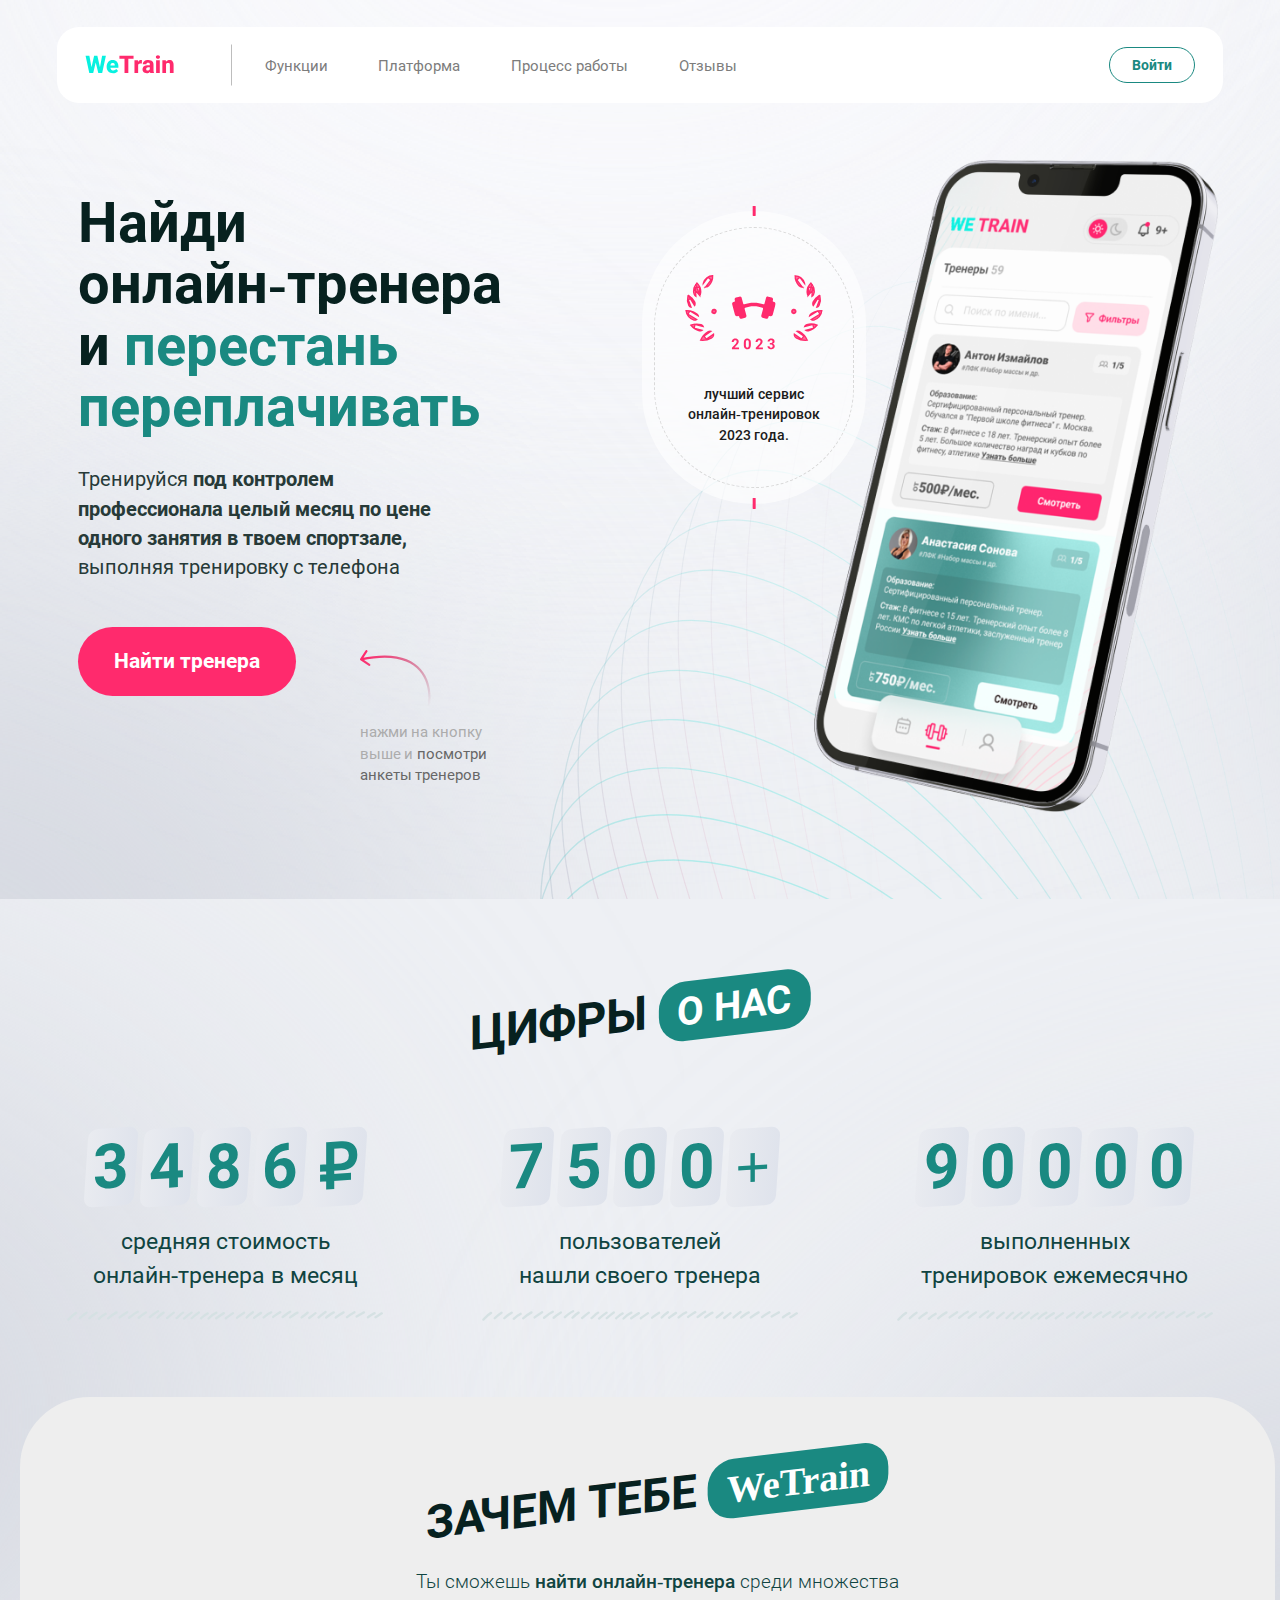
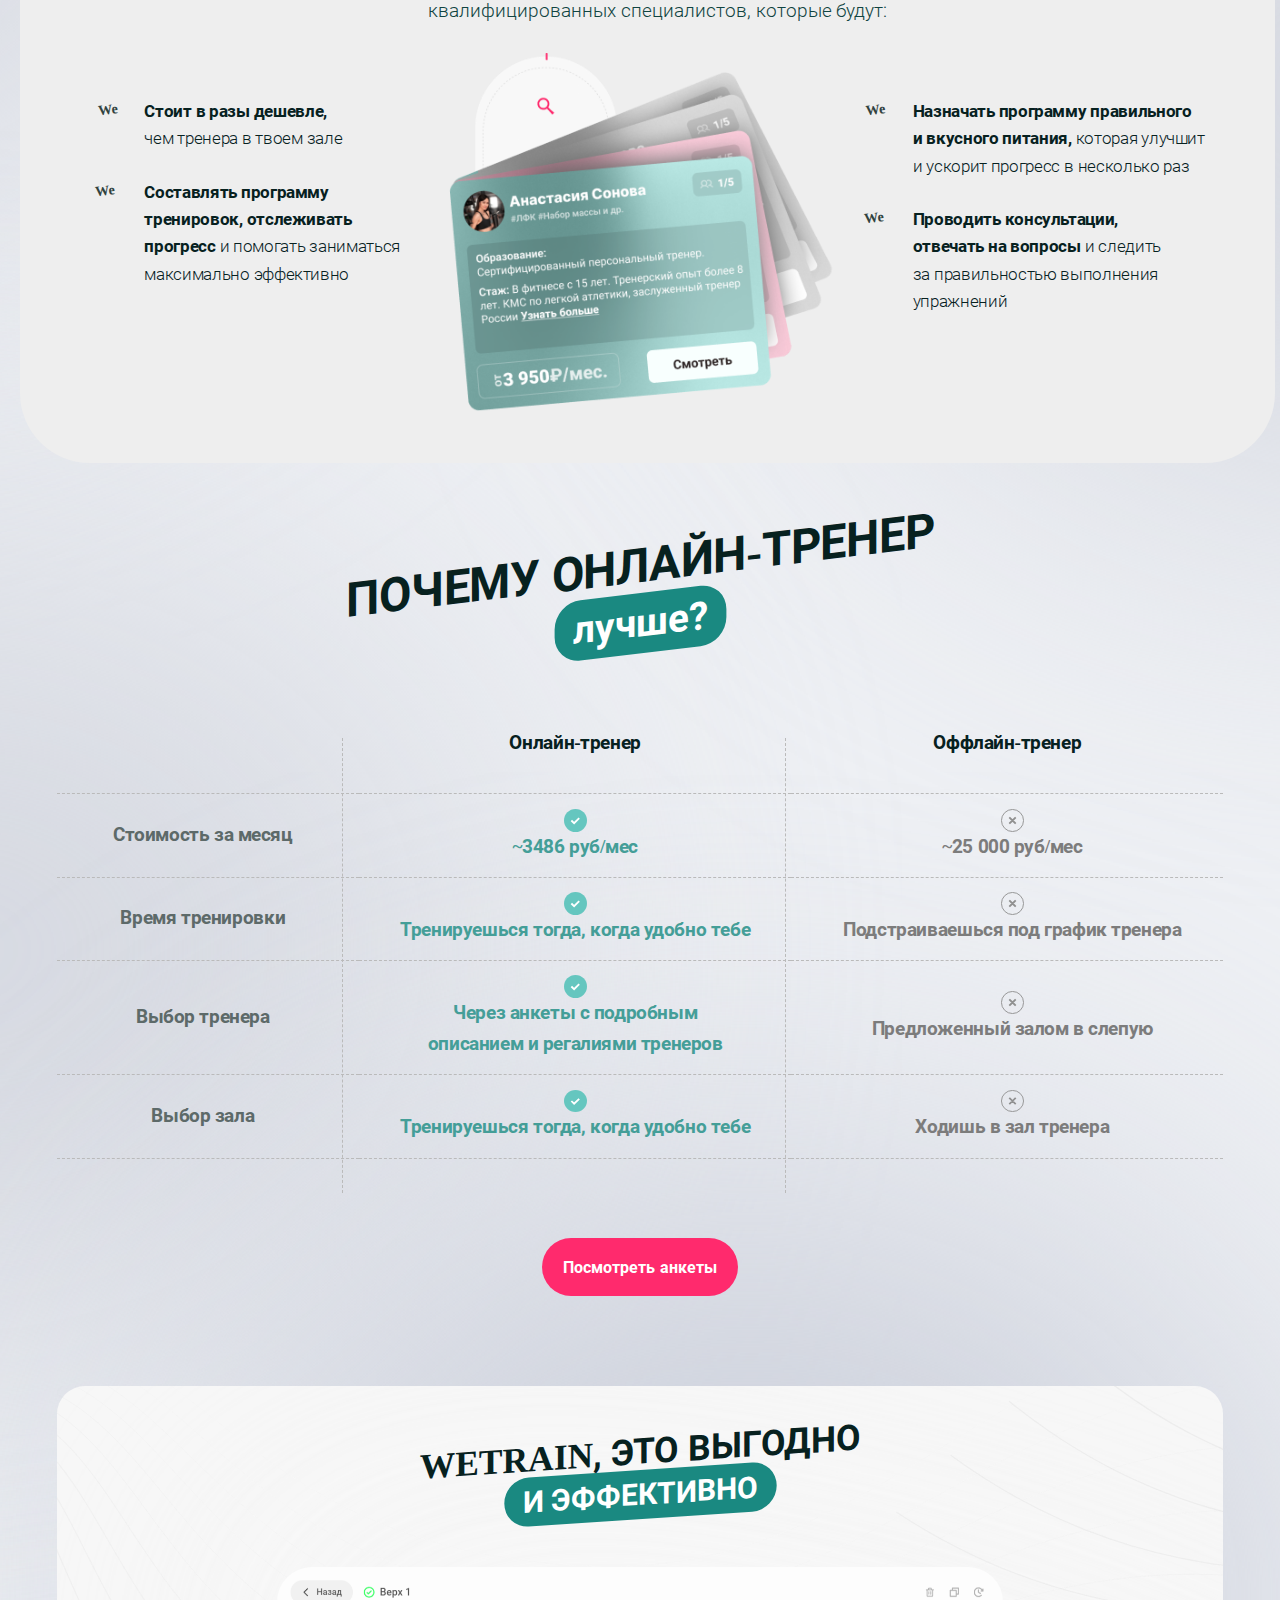
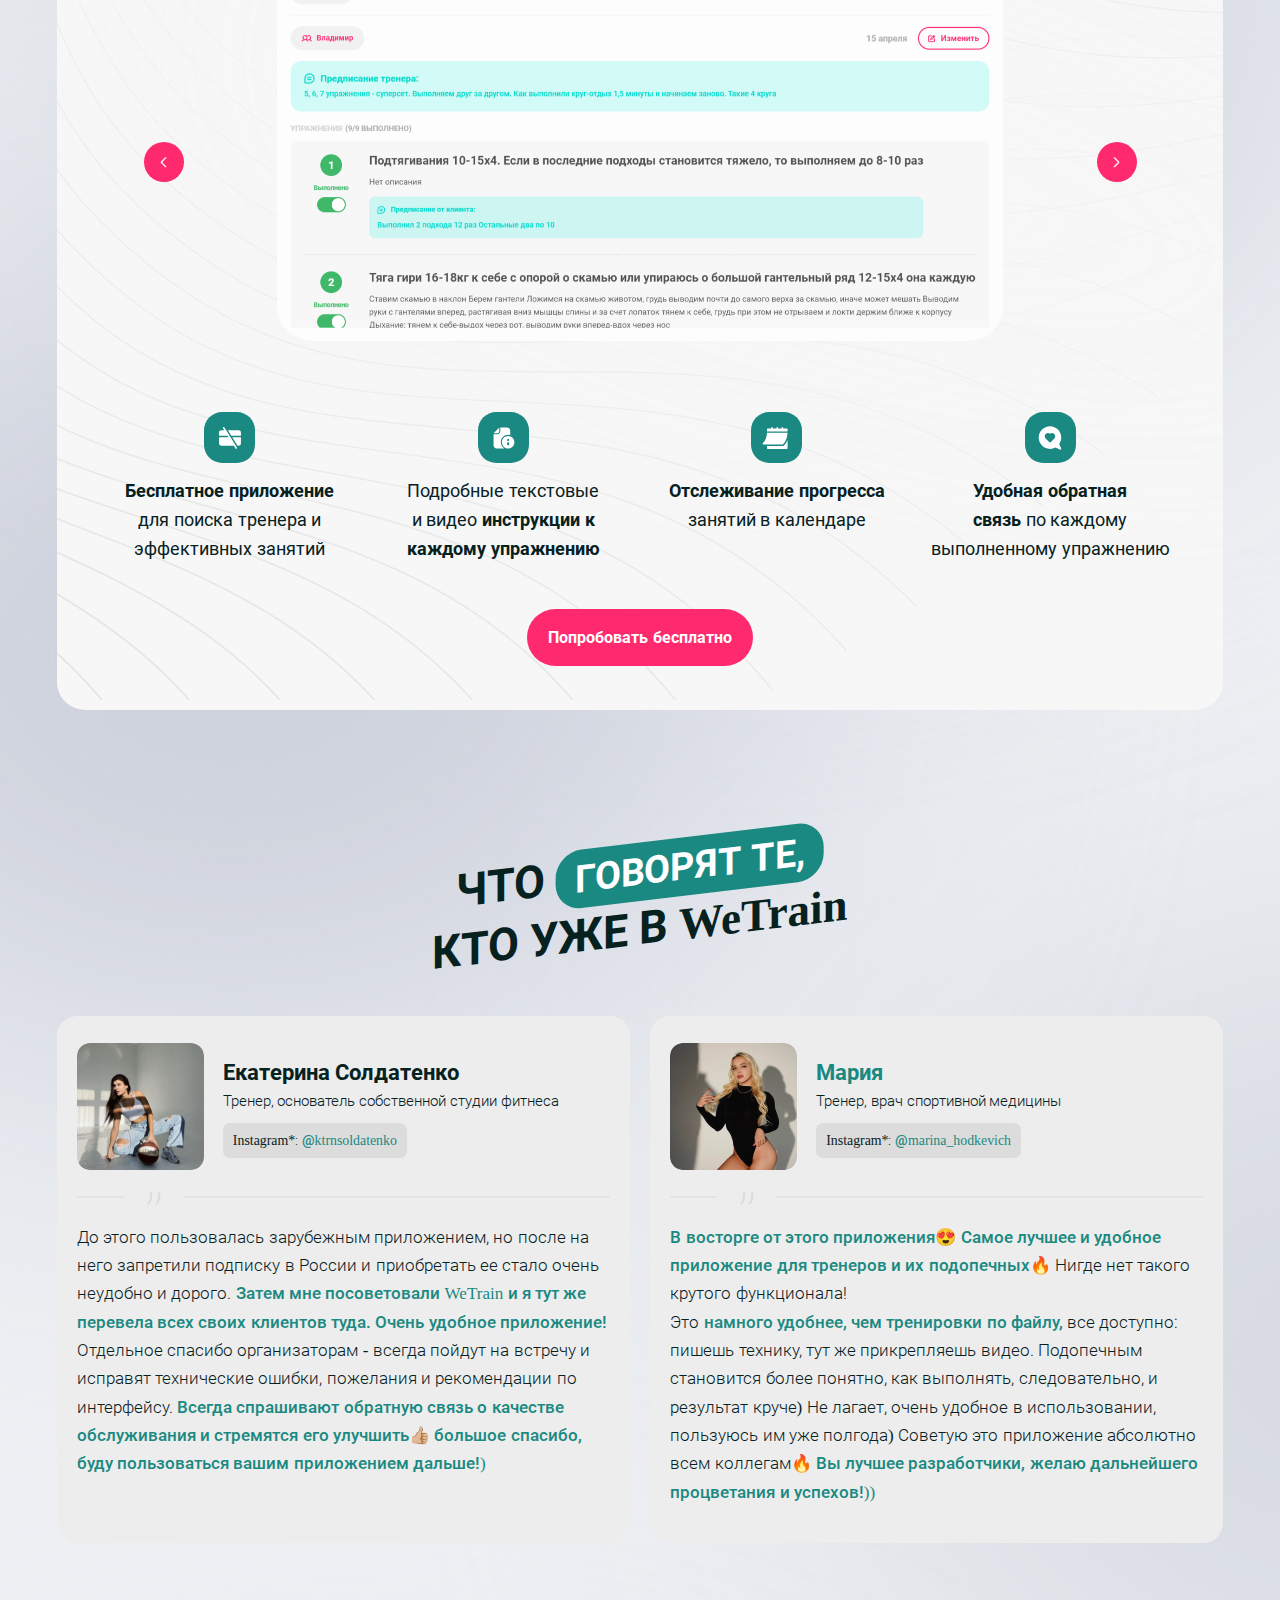
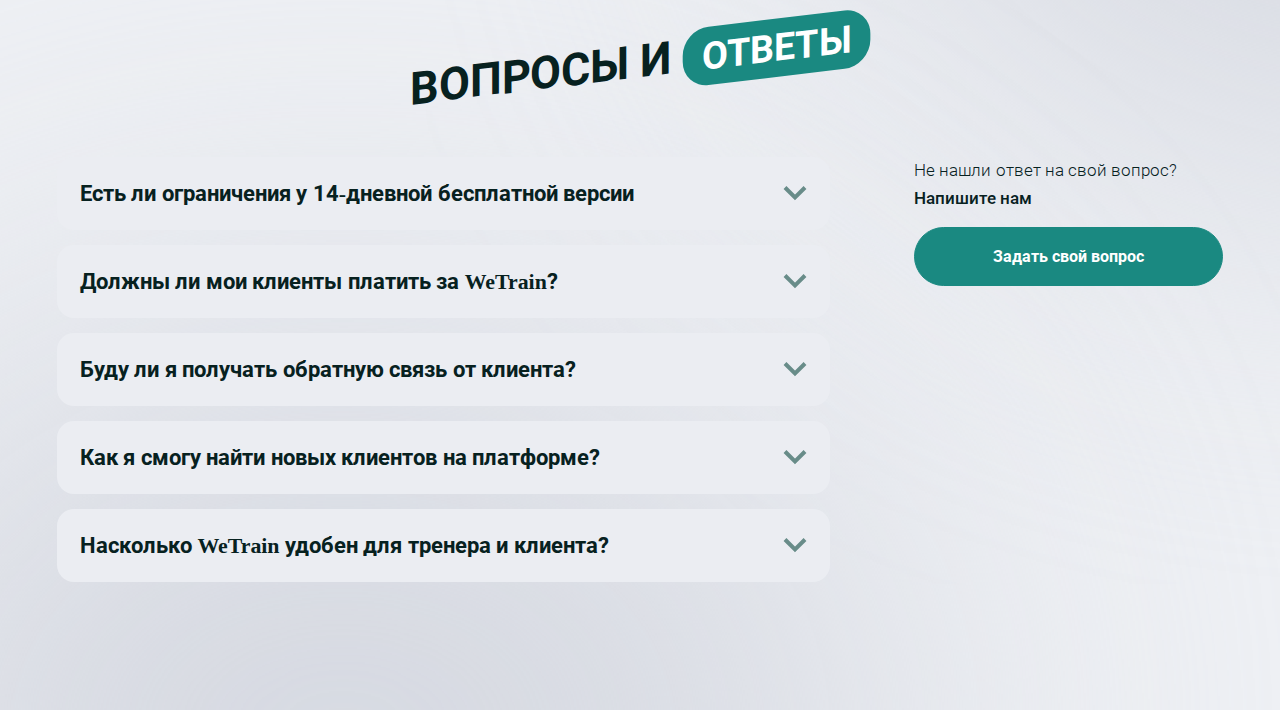
==== indexWhite.html @ 413da567 "first commit" ====
<!DOCTYPE html>
<html lang="ru">

<head>
  <meta charset="UTF-8" />
  <meta http-equiv="X-UA-Compatible" content="IE=edge" />
  <meta name="viewport" content="width=device-width, initial-scale=1.0" />
  <link rel="shortcut icon" href="./assets/images/logo.svg" type="x-icon" />
  <link rel="stylesheet" href="https://cdn.jsdelivr.net/npm/swiper@11/swiper-bundle.min.css" />
  <link rel="stylesheet" href="https://cdn.jsdelivr.net/npm/@fancyapps/ui@5.0/dist/fancybox/fancybox.css" />
  <link rel="stylesheet" href="./styles/css/normalize.css" />
  <link rel="stylesheet" href="./styles/css/style.css?v=0.0001" />
  <title>WeTrain</title>
</head>

<body>
  <div class="wrapper">
    <picture class="wrapper__bg">
      <source srcset="./assets/images/all-bg-1-m.svg" media="(max-width: 576px)">
      <img src="./assets/images/all-bg-1.svg" alt="Картинка с размерами">
    </picture>

    <header class="header header--alt">
      <div class="container">
        <div class="header__inner">
          <a class="logo" href="#">
            <img class="logo__img" src="./assets/images/logo.svg" alt="" />
          </a>
          <nav class="menu">
            <ul class="menu__list">
              <li class="menu__item">
                <a class="menu__link" href="#" data-goto=".footer">
                  Функции
                </a>
              </li>
              <li class="menu__item">
                <a class="menu__link" href="#">
                  Платформа
                </a>
              </li>
              <li class="menu__item">
                <a class="menu__link" href="#">
                  Процесс работы
                </a>
              </li>
              <li class="menu__item">
                <a class="menu__link" href="#">
                  Отзывы
                </a>
              </li>
            </ul>
          </nav>
          <a class="btn btn--headerAlt" href="https://lk.wetrain.ru/">
            Войти
          </a>
          <div class="burger">
            <div class="burger__line"></div>
          </div>
        </div>
      </div>
    </header>

    <main class="main">

      <section class="promo promo--alt">
        <div class="promo__wrapper">
          <div class="container">
            <div class="promo__inner">
              <div class="promo__item">
                <h1 class="promo__item-title title title--dark">
                  Найди
                  <br>
                  онлайн-тренера и <span class="pinkishСoral">перестань переплачивать</span>
                </h1>
                <p class="promo__item-text">
                  Тренируйся <span>под контролем профессионала целый месяц по цене одного занятия в твоем
                    спортзале,</span> выполняя тренировку с телефона <span>
                </p>
                <div class="promo__box">
                  <button class="btn">
                    Найти тренера
                  </button>
                  <img class="promo__box-icon" src="./assets/images/icons/arrow-btn.svg" alt="">
                  <p class="promo__box-text">
                    <span>нажми на кнопку выше и</span> посмотри анкеты тренеров
                  </p>
                </div>
              </div>
              <div class="promo__block">
                <div class="promo__block-inner">
                  <div class="promo__block-item">
                    <img class="promo__block-icon" src="./assets/images/promo/best.svg" alt="">
                    <p class="promo__block-text">
                      лучший сервис онлайн-тренировок 2023 года.
                    </p>
                  </div>
                </div>
                <div class="promo__elem">
                  <img class="promo__elem-img" src="./assets/images/promo/2.png" alt="">
                </div>
              </div>
            </div>
          </div>
        </div>
      </section>

      <section class="about about--alt">
        <div class="about__wrapper">
          <div class="container">
            <h2 class="about__title title title--alt">
              ЦИФРЫ <span class="title__fon">о нас</span>
            </h2>
            <div class="about__inner">
              <div class="about__item">
                <p class="about__item-num">
                  <span>3</span>
                  <span>4</span>
                  <span>8</span>
                  <span>6</span>
                  <span>₽</span>
                </p>
                <p class="about__item-text">
                  средняя стоимость <br> онлайн-тренера в месяц
                </p>
                <img class="about__item-line" src="./assets/images/about/line-alt.svg" alt="">
              </div>
              <div class="about__item">
                <p class="about__item-num">
                  <span>7</span>
                  <span>5</span>
                  <span>0</span>
                  <span>0</span>
                  <span>+</span>
                </p>
                <p class="about__item-text">
                  пользователей <br> нашли своего тренера
                </p>
                <img class="about__item-line" src="./assets/images/about/line-alt.svg" alt="">
              </div>
              <div class="about__item">
                <p class="about__item-num">
                  <span>9</span>
                  <span>0</span>
                  <span>0</span>
                  <span>0</span>
                  <span>0</span>
                </p>
                <p class="about__item-text">
                  выполненных <br> тренировок ежемесячно
                </p>
                <img class="about__item-line" src="./assets/images/about/line-alt.svg" alt="">
              </div>
            </div>
          </div>
      </section>

      <section class="forWhat">
        <div class="forWhat__wrapper">
          <div class="forWhat__container container">
            <div class="forWhat__inner">
              <h2 class="forWhat__title title title--initial title--alt">
                ЗАЧЕМ ТЕБЕ <span class="title__fon">WeTrain</span>
              </h2>
              <p class="forWhat__subtitle">
                Ты сможешь <span>найти онлайн-тренера</span> среди множества квалифицированных специалистов, которые
                будут:
              </p>
              <div class="forWhat__content">
                <div class="forWhat__content-inner">
                  <div class="forWhat__content-box">
                    <p class="forWhat__content-left">
                      We
                    </p>
                    <p class="forWhat__content-text">
                      <span>Стоит в разы дешевле,</span> <br> чем тренера в твоем зале
                    </p>
                  </div>
                  <div class="forWhat__content-box">
                    <p class="forWhat__content-left">
                      We
                    </p>
                    <p class="forWhat__content-text">
                      <span>Составлять программу <br> тренировок, отслеживать <br> прогресс</span> и помогать заниматься
                      максимально эффективно
                    </p>
                  </div>
                </div>
                <img class="forWhat__content-img" src="./assets/images/forWhat/1.png" alt="">
                <div class="forWhat__content-inner">
                  <div class="forWhat__content-box">
                    <p class="forWhat__content-left">
                      We
                    </p>
                    <p class="forWhat__content-text">
                      <span>Назначать программу правильного и вкусного питания,</span> которая улучшит и ускорит
                      прогресс в несколько раз
                    </p>
                  </div>
                  <div class="forWhat__content-box">
                    <p class="forWhat__content-left">
                      We
                    </p>
                    <p class="forWhat__content-text">
                      <span>Проводить консультации, <br> отвечать на вопросы</span> и следить за правильностью
                      выполнения
                      упражнений
                    </p>
                  </div>
                </div>
              </div>
            </div>
          </div>
        </div>
      </section>

      <section class="why">
        <div class="why__wrapper">
          <div class="container">
            <h2 class="why__title title title--initial title--alt">
              ПОЧЕМУ ОНЛАЙН-ТРЕНЕР 
              <br>
              <span class="title__fon">лучше?</span>
            </h2>
            <div class="why__table">
              <p class="why__table-text"></p>
              <p class="why__table-text">Онлайн-тренер</p>
              <p class="why__table-text">Оффлайн-тренер</p>
              <p class="why__table-text">
                Стоимость за месяц
              </p>
              <p class="why__table-text">
                <img class="why__table-icon" src="./assets/images/icons/check.svg" alt="">
                ~3486 руб/мес
              </p>
              <p class="why__table-text">
                <img class="why__table-icon" src="./assets/images/icons/close.svg" alt="">
                ~25 000 руб/мес
              </p>
              <p class="why__table-text">
                Время тренировки
              </p>
              <p class="why__table-text">
                <img class="why__table-icon" src="./assets/images/icons/check.svg" alt="">
                Тренируешься тогда, когда удобно тебе
              </p>
              <p class="why__table-text">
                <img class="why__table-icon" src="./assets/images/icons/close.svg" alt="">
                Подстраиваешься под график тренера
              </p>
              <p class="why__table-text">
                Выбор тренера
              </p>
              <p class="why__table-text">
                <img class="why__table-icon" src="./assets/images/icons/check.svg" alt="">
                Через анкеты с подробным описанием и регалиями тренеров
              </p>
              <p class="why__table-text">
                <img class="why__table-icon" src="./assets/images/icons/close.svg" alt="">
                Предложенный залом в слепую
              </p>
              <p class="why__table-text">
                Выбор зала
              </p>
              <p class="why__table-text">
                <img class="why__table-icon" src="./assets/images/icons/check.svg" alt="">
                Тренируешься тогда, когда удобно тебе
              </p>
              <p class="why__table-text">
                <img class="why__table-icon" src="./assets/images/icons/close.svg" alt="">
                Ходишь в зал тренера
              </p>
            </div>
            <a class="btn btn--small btn--center" href="#">
              Посмотреть анкеты
            </a>
          </div>
        </div>
      </section>

      <section class="platform platform--alt">
        <div class="platform__wrapper">
          <div class="container">
            <div class="platform__inner">
              <img class="platform__inner-bg" src="./assets/images/platform/bg.svg" alt="">
              <h2 class="platform__title title title--alt">
                WeTrain, это выгодно
                <br>
                <span class="title__fon">и эффективно</span>
              </h2>
              <div class="platform__swiper swiper">
                <div class="swiper-wrapper">
                  <div class="swiper-slide">
                    <img class="platform__img" src="./assets/images/platform/1.png" data-fancybox="gallery" alt="">
                  </div>
                  <div class="swiper-slide">
                    <img class="platform__img" src="./assets/images/platform/2.png" data-fancybox="gallery" alt="">
                  </div>
                  <div class="swiper-slide">
                    <img class="platform__img" src="./assets/images/platform/3.png" data-fancybox="gallery" alt="">
                  </div>
                </div>
                <div class="platform__arrow">
                  <div class="platform__arrow-prev swiper-button-prev"></div>
                  <div class="platform__arrow-next swiper-button-next"></div>
                </div>
              </div>
              <div class="platform__box">
                <div class="platform__box-item">
                  <img class="platform__box-img" src="./assets/images/platform/1.svg" alt="">
                  <p class="platform__box-text">
                    <span>Бесплатное приложение</span> для поиска тренера и эффективных занятий
                  </p>
                </div>
                <div class="platform__box-item">
                  <img class="platform__box-img" src="./assets/images/platform/2.svg" alt="">
                  <p class="platform__box-text">
                    Подробные текстовые и видео <span>инструкции к каждому упражнению</span>
                  </p>
                </div>
                <div class="platform__box-item">
                  <img class="platform__box-img" src="./assets/images/platform/3.svg" alt="">
                  <p class="platform__box-text">
                    <span>Отслеживание прогресса</span> занятий в календаре
                  </p>
                </div>
                <div class="platform__box-item">
                  <img class="platform__box-img" src="./assets/images/platform/4.svg" alt="">
                  <p class="platform__box-text">
                    <span>Удобная обратная связь</span> по каждому выполненному упражнению
                  </p>
                </div>
              </div>
              <a class="btn btn--small btn--center" href="https://lk.wetrain.ru/">
                Попробовать бесплатно
              </a>
            </div>
          </div>
        </div>
      </section>

      <section class="reviews reviews--alt">
        <div class="reviews__wrapper">
          <div class="container">
            <h2 class="reviews__title title title--initial title--alt">
              ЧТО <span class="title__fon">ГОВОРЯТ ТЕ,</span>
              <br>
              КТО УЖЕ В WeTrain
            </h2>
            <div class="reviews__inner">
              <div class="reviews__item">
                <div class="reviews__user">
                  <img class="reviews__user-img" src="./assets/images/reviews/1.png" alt="">
                  <div class="reviews__user-box">
                    <p class="reviews__user-name">
                      Екатерина Солдатенко
                    </p>
                    <p class="reviews__user-who">
                      Тренер, основатель собственной студии фитнеса
                    </p>
                    <p class="reviews__user-social">
                      Instagram*: <span>@ktrnsoldatenko</span>
                    </p>
                  </div>
                </div>
                <img class="reviews__item-line" src="./assets/images/reviews/1-alt.svg" alt="">
                <p class="reviews__item-text">
                  До этого пользовалась зарубежным приложением, но после на него запретили подписку в России и
                  приобретать ее стало очень неудобно и дорого. <span>Затем мне посоветовали WeTrain и я тут же перевела
                    всех
                    своих клиентов туда. Очень удобное приложение!</span>
                </p>
                <p class="reviews__item-text">
                  Отдельное спасибо организаторам - всегда пойдут на встречу и исправят технические ошибки, пожелания и
                  рекомендации по интерфейсу. <span>Всегда спрашивают обратную связь о качестве обслуживания и стремятся
                    его
                    улучшить👍🏼 большое спасибо, буду пользоваться вашим приложением дальше!)</span>
                </p>
              </div>
              <div class="reviews__item">
                <div class="reviews__user">
                  <img class="reviews__user-img" src="./assets/images/reviews/2.png" alt="">
                  <div class="reviews__user-box">
                    <p class="reviews__user-name reviews__user-name--alt">
                      Мария
                    </p>
                    <p class="reviews__user-who">
                      Тренер, врач спортивной медицины
                    </p>
                    <p class="reviews__user-social">
                      Instagram*: <span>@marina_hodkevich</span>
                    </p>
                  </div>
                </div>
                <img class="reviews__item-line" src="./assets/images/reviews/1-alt.svg" alt="">
                <p class="reviews__item-text">
                  <span>В восторге от этого приложения😍 Самое лучшее и удобное приложение для тренеров и их
                    подопечных🔥</span>
                  Нигде нет такого крутого функционала!
                </p>
                <p class="reviews__item-text">
                  Это <span>намного удобнее, чем тренировки по файлу,</span> все доступно: пишешь технику, тут же
                  прикрепляешь видео.
                  Подопечным становится более понятно, как выполнять, следовательно, и результат круче) Не лагает, очень
                  удобное в использовании, пользуюсь им уже полгода) Советую это приложение абсолютно всем коллегам🔥
                  <span>Вы
                    лучшее разработчики, желаю дальнейшего процветания и успехов!))</span>
                </p>
              </div>
            </div>
          </div>
      </section>

      <section class="faq faq--alt">
        <div class="faq__wrapper">
          <div class="container">
            <h2 class="faq__title title title--alt">
              Вопросы и <span class="title__fon">ответы</span>
            </h2>
            <div class="faq__inner">
              <div class="faq__accordion">
                <div class="faq__accordion-item accordion">
                  <p class="faq__accordion-title">
                    Есть ли ограничения у 14-дневной бесплатной версии
                    <img class="faq__accordion-icon" src="./assets/images/icons/arrow-bot.svg" alt="">
                  </p>
                  <div class="accordion__content">
                    <p class="faq__accordion-text">
                      Вам будет доступен полный функционал сервиса, чтобы изучить все его возможности, без ограничений
                      по
                      количеству клиентов. Вы можете перейти на платную версию в любой момент. Выбрав тариф в нужным
                      количеством клиентов.
                    </p>
                  </div>
                </div>
                <div class="faq__accordion-item accordion">
                  <p class="faq__accordion-title">
                    Должны ли мои клиенты платить за WeTrain?
                    <img class="faq__accordion-icon" src="./assets/images/icons/arrow-bot.svg" alt="">
                  </p>
                  <div class="accordion__content">
                    <p class="faq__accordion-text">
                      Вам будет доступен полный функционал сервиса, чтобы изучить все его возможности, без ограничений
                      по
                      количеству клиентов. Вы можете перейти на платную версию в любой момент. Выбрав тариф в нужным
                      количеством клиентов.
                    </p>
                  </div>
                </div>
                <div class="faq__accordion-item accordion">
                  <p class="faq__accordion-title">
                    Буду ли я получать обратную связь от клиента?
                    <img class="faq__accordion-icon" src="./assets/images/icons/arrow-bot.svg" alt="">
                  </p>
                  <div class="accordion__content">
                    <p class="faq__accordion-text">
                      Вам будет доступен полный функционал сервиса, чтобы изучить все его возможности, без ограничений
                      по
                      количеству клиентов. Вы можете перейти на платную версию в любой момент. Выбрав тариф в нужным
                      количеством клиентов.
                    </p>
                  </div>
                </div>
                <div class="faq__accordion-item accordion">
                  <p class="faq__accordion-title">
                    Как я смогу найти новых клиентов на платформе?
                    <img class="faq__accordion-icon" src="./assets/images/icons/arrow-bot.svg" alt="">
                  </p>
                  <div class="accordion__content">
                    <p class="faq__accordion-text">
                      Вам будет доступен полный функционал сервиса, чтобы изучить все его возможности, без ограничений
                      по
                      количеству клиентов. Вы можете перейти на платную версию в любой момент. Выбрав тариф в нужным
                      количеством клиентов.
                    </p>
                  </div>
                </div>
                <div class="faq__accordion-item accordion">
                  <p class="faq__accordion-title">
                    Насколько WeTrain удобен для тренера и клиента?
                    <img class="faq__accordion-icon" src="./assets/images/icons/arrow-bot.svg" alt="">
                  </p>
                  <div class="accordion__content">
                    <p class="faq__accordion-text">
                      Вам будет доступен полный функционал сервиса, чтобы изучить все его возможности, без ограничений
                      по
                      количеству клиентов. Вы можете перейти на платную версию в любой момент. Выбрав тариф в нужным
                      количеством клиентов.
                    </p>
                  </div>
                </div>
              </div>
              <div class="faq__box">
                <p class="faq__box-text">
                  Не нашли ответ на свой вопрос?
                  <span>Напишите нам</span>
                </p>
                <a class="btn btn--faqAlt btn--small btn--width" href="https://t.me/WeTrain_help" target="_blank">
                  Задать свой вопрос
                </a>
              </div>
            </div>
          </div>
      </section>

    </main>

    <footer class="footer"></footer>
  </div>

  <script src="https://cdn.jsdelivr.net/npm/swiper@11/swiper-bundle.min.js"></script>
  <script src="https://cdn.jsdelivr.net/npm/@fancyapps/ui@5.0/dist/fancybox/fancybox.umd.js"></script>
	<script src="./scripts/scripts.js"></script>

</body>

</html>
---- styles/css/style.css ----
@charset "UTF-8";
@font-face {
  font-family: "Roboto";
  font-weight: 300;
  font-style: normal;
  src: url("../../assets/fonts/Roboto-Light.woff2") format("woff2"), url("../../assets/fonts/Roboto-Light.woff") format("woff");
  font-display: swap;
}
@font-face {
  font-family: "Roboto";
  font-weight: 400;
  font-style: normal;
  src: url("../../assets/fonts/Roboto-Regular.woff2") format("woff2"), url("../../assets/fonts/Roboto-Regular.woff") format("woff");
  font-display: swap;
}
@font-face {
  font-family: "Roboto";
  font-weight: 500;
  font-style: normal;
  src: url("../../assets/fonts/Roboto-Medium.woff2") format("woff2"), url("../../assets/fonts/Roboto-Medium.woff") format("woff");
  font-display: swap;
}
@font-face {
  font-family: "Roboto";
  font-weight: 700;
  font-style: normal;
  src: url("../../assets/fonts/Roboto-Bold.woff2") format("woff2"), url("../../assets/fonts/Roboto-Bold.woff") format("woff");
  font-display: swap;
}
@font-face {
  font-family: "Lato";
  font-weight: 900;
  font-style: normal;
  src: url("../../assets/fonts/Roboto-Black.woff2") format("woff2"), url("../../assets/fonts/Roboto-Black.woff2") format("woff");
  font-display: swap;
}
*,
*::after,
*::before {
  box-sizing: border-box;
  margin: 0;
  padding: 0;
  border: 0;
  -webkit-tap-highlight-color: rgba(0, 0, 0, 0);
}

ul {
  list-style: none;
}

img {
  max-width: 100%;
  display: block;
}

input,
button {
  font: inherit;
  outline: none;
  background-color: transparent;
}

fieldset {
  padding: 0;
}

a {
  text-decoration: none;
}

html {
  scroll-behavior: smooth;
}

html,
body {
  position: relative;
  height: 100%;
}

body {
  background-color: #0a0a0a;
  font-family: "Roboto";
  font-weight: 400;
  font-size: 14px;
  line-height: 1.6;
  color: #fff;
}
@media (min-width: 992px) {
  body {
    font-size: calc(0.0106951872 * 100vw + 3.3903743316px);
  }
}
@media (min-width: 1366px) {
  body {
    font-size: 18px;
  }
}
body.no-scroll {
  overflow-y: hidden;
}

.wrapper {
  position: relative;
  max-width: 1920px;
  min-height: 100%;
  min-width: 320px;
  display: flex;
  flex-direction: column;
  margin-left: auto;
  margin-right: auto;
}
.wrapper__bg {
  position: absolute;
  top: 0;
  left: 0;
  width: 100%;
  height: 100%;
  z-index: -2;
}
.wrapper__bg img {
  width: 100%;
  height: 100%;
  -o-object-fit: cover;
  object-fit: cover;
}

.main {
  flex-grow: 1;
}

.container {
  width: 962px;
  width: 100%;
  max-width: 1320px;
  margin: 0 auto;
  padding-left: 20px;
  padding-right: 20px;
}
@media (min-width: 992px) {
  .container {
    width: calc(0.8502673797 * 100vw + 118.5347593583px);
  }
}
@media (min-width: 1366px) {
  .container {
    width: 1280px;
  }
}
@media screen and (max-width: 992px) {
  .container {
    max-width: 720px;
  }
}
@media screen and (max-width: 768px) {
  .container {
    max-width: 540px;
  }
}
@media screen and (max-width: 576px) {
  .container {
    max-width: none;
  }
}

[class$=__icon],
[class$=-icon] {
  display: flex;
  align-items: center;
}
[class$=__icon] svg path,
[class$=-icon] svg path {
  transition: fill 0.23s ease-in-out, stroke 0.23s ease-in-out;
}

@media (max-width: 992px) {
  .container {
    width: 100%;
  }
}
.header {
  margin-top: 20px;
  margin-bottom: 20px;
}
@media (min-width: 992px) {
  .header {
    margin-top: calc(0.0882352941 * 100vw + -67.5294117647px);
  }
}
@media (min-width: 1366px) {
  .header {
    margin-top: 53px;
  }
}
@media (min-width: 992px) {
  .header {
    margin-bottom: calc(0.0802139037 * 100vw + -59.5721925134px);
  }
}
@media (min-width: 1366px) {
  .header {
    margin-bottom: 50px;
  }
}
.header--alt {
  margin-top: 24px;
  margin-bottom: 30px;
}
@media (min-width: 992px) {
  .header--alt {
    margin-top: calc(0.0106951872 * 100vw + 13.3903743316px);
  }
}
@media (min-width: 1366px) {
  .header--alt {
    margin-top: 28px;
  }
}
@media (min-width: 992px) {
  .header--alt {
    margin-bottom: calc(-0.0053475936 * 100vw + 35.3048128342px);
  }
}
@media (min-width: 1366px) {
  .header--alt {
    margin-bottom: 28px;
  }
}
.header--alt .header__inner {
  padding: 20px 28px;
  background-color: #fff;
  border-radius: 22px;
}
.header--alt .menu {
  position: relative;
}
.header--alt .menu::after {
  content: "";
  position: absolute;
  left: 0;
  left: -20px;
  top: 50%;
  transform: translateY(-50%);
  width: 1px;
  height: 150%;
  background-color: rgba(124, 124, 124, 0.5);
}
@media (min-width: 992px) {
  .header--alt .menu::after {
    left: calc(-0.0481283422 * 100vw + 27.743315508px);
  }
}
@media (min-width: 1366px) {
  .header--alt .menu::after {
    left: -38px;
  }
}
.header--alt .burger {
  background-color: #F4F4F4;
}
.header .btn {
  margin-left: auto;
}
.header__inner {
  max-width: 1180px;
  margin-left: auto;
  margin-right: auto;
  display: flex;
  align-items: center;
  gap: 50px;
}
@media (min-width: 992px) {
  .header__inner {
    gap: calc(0.1390374332 * 100vw + -87.9251336898px);
  }
}
@media (min-width: 1366px) {
  .header__inner {
    gap: 102px;
  }
}

@media (max-width: 992px) {
  .header--alt .header__inner {
    padding: 0;
    background-color: unset;
  }
  .header--alt .menu {
    position: absolute;
  }
  .header--alt .menu::after {
    content: none;
  }
  .header__inner {
    gap: 8px;
  }
}
.menu__list {
  display: flex;
  align-items: center;
  justify-content: space-between;
  gap: 20px;
}
@media (min-width: 992px) {
  .menu__list {
    gap: calc(0.1069518717 * 100vw + -86.0962566845px);
  }
}
@media (min-width: 1366px) {
  .menu__list {
    gap: 60px;
  }
}
.menu__item--hidden {
  display: none;
}
.menu__item:nth-child(odd):hover .menu__link {
  color: #07F1E0;
}
.menu__item:nth-child(even):hover .menu__link {
  color: #FF2A6D;
}
.menu__link {
  font-size: 14px;
  color: #7C7C7C;
  transition: color 0.23s ease-in-out;
}
@media (min-width: 992px) {
  .menu__link {
    font-size: calc(0.0026737968 * 100vw + 11.3475935829px);
  }
}
@media (min-width: 1366px) {
  .menu__link {
    font-size: 15px;
  }
}
.menu__close {
  position: relative;
  width: 16px;
  height: 16px;
  z-index: 5;
  cursor: pointer;
  margin-left: auto;
}
.menu__close::before, .menu__close::after {
  content: "";
  width: 16px;
  height: 2px;
  position: absolute;
  top: 50%;
  right: 0;
  background: #2B2B28;
  border-radius: 3px;
  transition: all 0.23s ease-in-out;
}
.menu__close::before {
  transform: translateY(-50%) rotate(45deg);
}
.menu__close::after {
  transform: translateY(-50%) rotate(-45deg);
}

@media (max-width: 992px) {
  .menu {
    position: absolute;
    top: 0;
    left: 0;
    width: 50%;
    height: 100%;
    transform: translateX(-200%);
    flex-direction: column;
    padding: 20px 20px 20px 20px;
    background-color: #0A0A0A;
    opacity: 0;
    visibility: hidden;
    z-index: -1;
    flex-shrink: unset;
    transition: transform 0.23s ease-in-out, opacity 0.23s ease-in-out, visibility 0.23s ease-in-out, z-index 0.23s ease-in-out;
    overflow-y: auto;
  }
  .menu__list {
    flex-direction: column;
  }
  .menu--active {
    opacity: 1;
    visibility: visible;
    z-index: 3;
    transform: translateX(0%);
    transition: transform 0.23s ease-in-out, opacity 0.23s ease-in-out, visibility 0.23s ease-in-out, z-index 0.23s ease-in-out;
    justify-content: unset;
  }
  .menu__item {
    padding: 10px 0px;
  }
}
@media (max-width: 576px) {
  .menu {
    width: 100%;
  }
  .menu__item--hidden {
    display: block;
  }
  .menu__link {
    text-align: center;
  }
}
.burger {
  display: none;
}

@media (max-width: 992px) {
  .burger {
    width: 36px;
    height: 36px;
    display: flex;
    align-items: center;
    justify-content: center;
    position: relative;
    background-color: #202323;
    padding: 12px 8px;
    z-index: 5;
    border-radius: 7px;
    cursor: pointer;
  }
  .burger__line {
    position: relative;
    display: block;
    width: 12px;
    height: 1px;
    border-radius: 3px;
    background: #454A4A;
    transition: all 0.23s ease-in-out;
  }
  .burger__line::before, .burger__line::after {
    content: "";
    position: absolute;
    left: 50%;
    width: 18px;
    height: 1px;
    background: #454A4A;
    border-radius: 3px;
    transition: all 0.23s ease-in-out;
  }
  .burger__line::before {
    transform: translateX(-50%) translateY(-5px);
  }
  .burger__line::after {
    transform: translateX(-50%) translateY(5px);
  }
  .burger--active .burger__line {
    width: 0;
    background: transparent;
  }
  .burger--active .burger__line::before {
    transform: translateX(-50%) rotate(45deg);
  }
  .burger--active .burger__line::after {
    transform: translateX(-50%) rotate(-45deg);
  }
}
.logo__img {
  height: 28px;
  -o-object-fit: contain;
  object-fit: contain;
}

.btn {
  height: -moz-fit-content;
  height: fit-content;
  width: -moz-fit-content;
  width: fit-content;
  display: flex;
  align-items: center;
  justify-content: center;
  gap: 5px;
  padding-top: 15px;
  padding-bottom: 15px;
  padding-left: 19px;
  padding-right: 19px;
  font-size: 15px;
  line-height: 1.17;
  font-weight: 700;
  color: #fff;
  background-color: #FF2A6D;
  border-radius: 50px;
  transition: background-color 0.23s ease-in-out, color 0.23s ease-in-out, border-color 0.23s ease-in-out;
  cursor: pointer;
}
@media (min-width: 992px) {
  .btn {
    gap: calc(0.0053475936 * 100vw + -0.3048128342px);
  }
}
@media (min-width: 1366px) {
  .btn {
    gap: 7px;
  }
}
@media (min-width: 992px) {
  .btn {
    padding-top: calc(0.0240641711 * 100vw + -8.871657754px);
  }
}
@media (min-width: 1366px) {
  .btn {
    padding-top: 24px;
  }
}
@media (min-width: 992px) {
  .btn {
    padding-bottom: calc(0.0240641711 * 100vw + -8.871657754px);
  }
}
@media (min-width: 1366px) {
  .btn {
    padding-bottom: 24px;
  }
}
@media (min-width: 992px) {
  .btn {
    padding-left: calc(0.0267379679 * 100vw + -7.5240641711px);
  }
}
@media (min-width: 1366px) {
  .btn {
    padding-left: 29px;
  }
}
@media (min-width: 992px) {
  .btn {
    padding-right: calc(0.0267379679 * 100vw + -7.5240641711px);
  }
}
@media (min-width: 1366px) {
  .btn {
    padding-right: 29px;
  }
}
@media (min-width: 992px) {
  .btn {
    font-size: calc(0.0213903743 * 100vw + -6.2192513369px);
  }
}
@media (min-width: 1366px) {
  .btn {
    font-size: 23px;
  }
}
.btn:hover {
  color: #FF2A6D;
  background-color: #fff;
}
.btn--center {
  margin-left: auto;
  margin-right: auto;
}
.btn--faq {
  border: 1px solid #07F1E0;
  color: #062321;
  background-color: #07F1E0;
}
.btn--faq:hover {
  color: #07F1E0;
  background-color: #062321;
}
.btn--faqAlt {
  border: 1px solid #1A8981;
  color: #fff;
  background-color: #1A8981;
}
.btn--faqAlt:hover {
  color: #1A8981;
  background-color: #fff;
}
.btn--headerAlt {
  padding: 9px 22px;
  font-size: 14px;
  border: 1px solid #1A8981;
  color: #1A8981;
  background-color: #fff;
}
.btn--headerAlt:hover {
  color: #fff;
  background-color: #1A8981;
}
.btn--header {
  font-size: 14px;
  background-color: #0E2826;
  border: 1px solid #07F1E0;
  color: #07F1E0;
  padding: 9px 22px;
}
.btn--header:hover {
  color: #0E2826;
  background-color: #07F1E0;
}
.btn--width {
  width: 100%;
}
.btn--small {
  font-size: 14px;
  padding-top: 17px;
  padding-bottom: 17px;
  padding-left: 10px;
  padding-right: 10px;
}
@media (min-width: 992px) {
  .btn--small {
    font-size: calc(0.0080213904 * 100vw + 6.0427807487px);
  }
}
@media (min-width: 1366px) {
  .btn--small {
    font-size: 17px;
  }
}
@media (min-width: 992px) {
  .btn--small {
    padding-top: calc(0.0080213904 * 100vw + 9.0427807487px);
  }
}
@media (min-width: 1366px) {
  .btn--small {
    padding-top: 20px;
  }
}
@media (min-width: 992px) {
  .btn--small {
    padding-bottom: calc(0.0080213904 * 100vw + 9.0427807487px);
  }
}
@media (min-width: 1366px) {
  .btn--small {
    padding-bottom: 20px;
  }
}
@media (min-width: 992px) {
  .btn--small {
    padding-left: calc(0.0401069519 * 100vw + -29.7860962567px);
  }
}
@media (min-width: 1366px) {
  .btn--small {
    padding-left: 25px;
  }
}
@media (min-width: 992px) {
  .btn--small {
    padding-right: calc(0.0401069519 * 100vw + -29.7860962567px);
  }
}
@media (min-width: 1366px) {
  .btn--small {
    padding-right: 25px;
  }
}
.btn--photo {
  width: 100%;
  padding-top: 17px;
  padding-bottom: 17px;
  padding-left: 10px;
  padding-right: 10px;
  border: 1px solid #484848;
  color: #484848;
  font-size: 13px;
  background-color: transparent;
}
@media (min-width: 992px) {
  .btn--photo {
    padding-top: calc(0.0080213904 * 100vw + 9.0427807487px);
  }
}
@media (min-width: 1366px) {
  .btn--photo {
    padding-top: 20px;
  }
}
@media (min-width: 992px) {
  .btn--photo {
    padding-bottom: calc(0.0080213904 * 100vw + 9.0427807487px);
  }
}
@media (min-width: 1366px) {
  .btn--photo {
    padding-bottom: 20px;
  }
}
@media (min-width: 992px) {
  .btn--photo {
    font-size: calc(0.0080213904 * 100vw + 5.0427807487px);
  }
}
@media (min-width: 1366px) {
  .btn--photo {
    font-size: 16px;
  }
}
.btn--photo:hover {
  color: #fff;
  border-color: #fff;
  background-color: transparent;
}
.btn--photo:hover .btn__icon svg path {
  fill: #fff;
}
.btn__icon svg path {
  transition: fill 0.23s ease-in-out;
}

.title {
  font-size: 32px;
  line-height: 1.15;
  font-weight: 900;
  text-transform: uppercase;
  transform: rotate(-6.81deg) skew(-6.81deg);
  text-align: center;
}
@media (min-width: 992px) {
  .title {
    font-size: calc(0.0534759358 * 100vw + -21.0481283422px);
  }
}
@media (min-width: 1366px) {
  .title {
    font-size: 52px;
  }
}
.title--initial {
  text-transform: initial;
}
.title--dark {
  color: #07211F;
}
.title--alt {
  color: #07211F;
}
.title--alt .title__fon {
  background-color: #1A8981;
}
.title__icon {
  position: relative;
  top: 4px;
  display: inline;
  width: 29px;
  height: 29px;
}
@media (min-width: 992px) {
  .title__icon {
    top: calc(0.0053475936 * 100vw + -1.3048128342px);
  }
}
@media (min-width: 1366px) {
  .title__icon {
    top: 6px;
  }
}
@media (min-width: 992px) {
  .title__icon {
    width: calc(0.0427807487 * 100vw + -13.4385026738px);
  }
}
@media (min-width: 1366px) {
  .title__icon {
    width: 45px;
  }
}
@media (min-width: 992px) {
  .title__icon {
    height: calc(0.0427807487 * 100vw + -13.4385026738px);
  }
}
@media (min-width: 1366px) {
  .title__icon {
    height: 45px;
  }
}
.title__fon {
  font-size: 25px;
  padding-left: 12px;
  padding-right: 12px;
  padding-top: 4px;
  padding-bottom: 4px;
  border-radius: 26px;
  background-color: #FF2A6E;
  color: #fff;
}
@media (min-width: 992px) {
  .title__fon {
    font-size: calc(0.0481283422 * 100vw + -22.743315508px);
  }
}
@media (min-width: 1366px) {
  .title__fon {
    font-size: 43px;
  }
}
@media (min-width: 992px) {
  .title__fon {
    padding-left: calc(0.0240641711 * 100vw + -11.871657754px);
  }
}
@media (min-width: 1366px) {
  .title__fon {
    padding-left: 21px;
  }
}
@media (min-width: 992px) {
  .title__fon {
    padding-right: calc(0.0240641711 * 100vw + -11.871657754px);
  }
}
@media (min-width: 1366px) {
  .title__fon {
    padding-right: 21px;
  }
}
@media (min-width: 992px) {
  .title__fon {
    padding-top: calc(0.0106951872 * 100vw + -6.6096256684px);
  }
}
@media (min-width: 1366px) {
  .title__fon {
    padding-top: 8px;
  }
}
@media (min-width: 992px) {
  .title__fon {
    padding-bottom: calc(0.0106951872 * 100vw + -6.6096256684px);
  }
}
@media (min-width: 1366px) {
  .title__fon {
    padding-bottom: 8px;
  }
}
.title__fon--initial {
  text-transform: initial;
}

.hotPink {
  color: #FF2A6E;
}

.bluishGreen {
  color: #07F1E0;
}

.pinkishСoral {
  color: #1A8981;
}

.promo--alt .promo__wrapper {
  margin-top: 30px;
  margin-bottom: 100px;
}
@media (min-width: 992px) {
  .promo--alt .promo__wrapper {
    margin-top: calc(-0.0053475936 * 100vw + 35.3048128342px);
  }
}
@media (min-width: 1366px) {
  .promo--alt .promo__wrapper {
    margin-top: 28px;
  }
}
@media (min-width: 992px) {
  .promo--alt .promo__wrapper {
    margin-bottom: calc(0.2593582888 * 100vw + -157.2834224599px);
  }
}
@media (min-width: 1366px) {
  .promo--alt .promo__wrapper {
    margin-bottom: 197px;
  }
}
.promo--alt .promo__item {
  margin-top: 0px;
}
@media (min-width: 992px) {
  .promo--alt .promo__item {
    margin-top: calc(0.1122994652 * 100vw + -111.4010695187px);
  }
}
@media (min-width: 1366px) {
  .promo--alt .promo__item {
    margin-top: 42px;
  }
}
.promo--alt .promo__item-title {
  margin-bottom: 18px;
}
@media (min-width: 992px) {
  .promo--alt .promo__item-title {
    margin-bottom: calc(0.0294117647 * 100vw + -11.1764705882px);
  }
}
@media (min-width: 1366px) {
  .promo--alt .promo__item-title {
    margin-bottom: 29px;
  }
}
.promo--alt .promo__item-text {
  color: #273A38;
  margin-bottom: 35px;
}
@media (min-width: 992px) {
  .promo--alt .promo__item-text {
    margin-bottom: calc(0.0347593583 * 100vw + 0.5187165775px);
  }
}
@media (min-width: 1366px) {
  .promo--alt .promo__item-text {
    margin-bottom: 48px;
  }
}
.promo--alt .promo__box {
  grid-template-columns: 1fr 0.73fr;
}
.promo--alt .promo__box-text {
  max-width: 154px;
  color: #676767;
}
.promo--alt .promo__box-text span {
  color: #ACACAC;
}
.promo--alt .promo__elem-img {
  margin-right: unset;
  height: 337px;
}
@media (min-width: 992px) {
  .promo--alt .promo__elem-img {
    height: calc(1.0935828877 * 100vw + -747.8342245989px);
  }
}
@media (min-width: 1366px) {
  .promo--alt .promo__elem-img {
    height: 746px;
  }
}
.promo__wrapper {
  margin-top: 25px;
  margin-bottom: 125px;
}
@media (min-width: 992px) {
  .promo__wrapper {
    margin-top: calc(0.0935828877 * 100vw + -67.8342245989px);
  }
}
@media (min-width: 1366px) {
  .promo__wrapper {
    margin-top: 60px;
  }
}
@media (min-width: 992px) {
  .promo__wrapper {
    margin-bottom: calc(0.3529411765 * 100vw + -225.1176470588px);
  }
}
@media (min-width: 1366px) {
  .promo__wrapper {
    margin-bottom: 257px;
  }
}
.promo__inner {
  max-width: 1140px;
  margin-left: 0px;
  display: grid;
  grid-template-columns: 0.9fr 1fr;
  gap: 23px;
}
@media (min-width: 992px) {
  .promo__inner {
    margin-left: calc(0.0748663102 * 100vw + -74.2673796791px);
  }
}
@media (min-width: 1366px) {
  .promo__inner {
    margin-left: 28px;
  }
}
.promo__item-title {
  font-size: 39px;
  text-transform: initial;
  margin-bottom: 14px;
  transform: unset;
  text-align: left;
  line-height: 1.1;
}
@media (min-width: 992px) {
  .promo__item-title {
    font-size: calc(0.0588235294 * 100vw + -19.3529411765px);
  }
}
@media (min-width: 1366px) {
  .promo__item-title {
    font-size: 61px;
  }
}
@media (min-width: 992px) {
  .promo__item-title {
    margin-bottom: calc(0.0401069519 * 100vw + -25.7860962567px);
  }
}
@media (min-width: 1366px) {
  .promo__item-title {
    margin-bottom: 29px;
  }
}
.promo__item-text {
  max-width: 272px;
  font-size: 14px;
  margin-bottom: 35px;
  line-height: 1.45;
}
@media (min-width: 992px) {
  .promo__item-text {
    max-width: calc(0.4144385027 * 100vw + -139.1229946524px);
  }
}
@media (min-width: 1366px) {
  .promo__item-text {
    max-width: 427px;
  }
}
@media (min-width: 992px) {
  .promo__item-text {
    font-size: calc(0.0213903743 * 100vw + -7.2192513369px);
  }
}
@media (min-width: 1366px) {
  .promo__item-text {
    font-size: 22px;
  }
}
@media (min-width: 992px) {
  .promo__item-text {
    margin-bottom: calc(0.0695187166 * 100vw + -33.9625668449px);
  }
}
@media (min-width: 1366px) {
  .promo__item-text {
    margin-bottom: 61px;
  }
}
.promo__item-text span {
  font-weight: 700;
}
.promo__item .btn {
  min-width: 100px;
}
@media (min-width: 992px) {
  .promo__item .btn {
    min-width: calc(0.4090909091 * 100vw + -305.8181818182px);
  }
}
@media (min-width: 1366px) {
  .promo__item .btn {
    min-width: 253px;
  }
}
.promo__box {
  max-width: 350px;
  display: grid;
  grid-template-columns: 1fr 0.53fr;
  -moz-column-gap: 20px;
       column-gap: 20px;
}
@media (min-width: 992px) {
  .promo__box {
    max-width: calc(0.4545454545 * 100vw + -100.9090909091px);
  }
}
@media (min-width: 1366px) {
  .promo__box {
    max-width: 520px;
  }
}
@media (min-width: 992px) {
  .promo__box {
    -moz-column-gap: calc(-0.0401069519 * 100vw + 59.7860962567px);
         column-gap: calc(-0.0401069519 * 100vw + 59.7860962567px);
  }
}
@media (min-width: 1366px) {
  .promo__box {
    -moz-column-gap: 5px;
         column-gap: 5px;
  }
}
.promo__box-icon {
  height: 57px;
  margin-top: 15px;
  margin-bottom: 7px;
  margin-bottom: 7px;
}
@media (min-width: 992px) {
  .promo__box-icon {
    margin-top: calc(0.0267379679 * 100vw + -11.5240641711px);
  }
}
@media (min-width: 1366px) {
  .promo__box-icon {
    margin-top: 25px;
  }
}
@media (min-width: 992px) {
  .promo__box-icon {
    margin-bottom: calc(0.0294117647 * 100vw + -22.1764705882px);
  }
}
@media (min-width: 1366px) {
  .promo__box-icon {
    margin-bottom: 18px;
  }
}
.promo__box-text {
  grid-column: 2/3;
  line-height: 1.4;
  font-size: 13px;
}
@media (min-width: 992px) {
  .promo__box-text {
    font-size: calc(0.0080213904 * 100vw + 5.0427807487px);
  }
}
@media (min-width: 1366px) {
  .promo__box-text {
    font-size: 16px;
  }
}
.promo__box-text span {
  color: #ACACAC;
}
.promo__elem {
  position: relative;
}
.promo__elem-imgSmall {
  position: absolute;
  top: 0;
  left: 160px;
  height: 196px;
}
@media (min-width: 992px) {
  .promo__elem-imgSmall {
    left: calc(-0.4278074866 * 100vw + 584.385026738px);
  }
}
@media (min-width: 1366px) {
  .promo__elem-imgSmall {
    left: 0px;
  }
}
@media (min-width: 992px) {
  .promo__elem-imgSmall {
    height: calc(0.449197861 * 100vw + -249.6042780749px);
  }
}
@media (min-width: 1366px) {
  .promo__elem-imgSmall {
    height: 364px;
  }
}
.promo__elem-img {
  margin-left: auto;
  height: 352px;
}
@media (min-width: 992px) {
  .promo__elem-img {
    height: calc(0.807486631 * 100vw + -449.0267379679px);
  }
}
@media (min-width: 1366px) {
  .promo__elem-img {
    height: 654px;
  }
}
.promo__block {
  position: relative;
}
.promo__block-inner {
  position: absolute;
  top: 10px;
  left: -25px;
  display: flex;
  align-items: center;
  justify-content: center;
  background-color: rgba(255, 255, 255, 0.6);
  border-radius: 999px;
  padding-top: 8px;
  padding-bottom: 8px;
  padding-left: 6px;
  padding-right: 6px;
  z-index: 1;
}
@media (min-width: 992px) {
  .promo__block-inner {
    top: calc(0.1417112299 * 100vw + -130.577540107px);
  }
}
@media (min-width: 1366px) {
  .promo__block-inner {
    top: 63px;
  }
}
@media (min-width: 992px) {
  .promo__block-inner {
    left: calc(0.128342246 * 100vw + -152.3155080214px);
  }
}
@media (min-width: 1366px) {
  .promo__block-inner {
    left: 23px;
  }
}
@media (min-width: 992px) {
  .promo__block-inner {
    padding-top: calc(0.0267379679 * 100vw + -18.5240641711px);
  }
}
@media (min-width: 1366px) {
  .promo__block-inner {
    padding-top: 18px;
  }
}
@media (min-width: 992px) {
  .promo__block-inner {
    padding-bottom: calc(0.0267379679 * 100vw + -18.5240641711px);
  }
}
@media (min-width: 1366px) {
  .promo__block-inner {
    padding-bottom: 18px;
  }
}
@media (min-width: 992px) {
  .promo__block-inner {
    padding-left: calc(0.0187165775 * 100vw + -12.5668449198px);
  }
}
@media (min-width: 1366px) {
  .promo__block-inner {
    padding-left: 13px;
  }
}
@media (min-width: 992px) {
  .promo__block-inner {
    padding-right: calc(0.0187165775 * 100vw + -12.5668449198px);
  }
}
@media (min-width: 1366px) {
  .promo__block-inner {
    padding-right: 13px;
  }
}
.promo__block-inner::after, .promo__block-inner::before {
  content: "";
  position: absolute;
  left: 50%;
  transform: translateX(-50%);
  width: 1.5px;
  height: 6px;
  background-color: #FF2A6D;
  border-radius: 0.45px;
}
@media (min-width: 992px) {
  .promo__block-inner::after, .promo__block-inner::before {
    width: calc(0.0040106952 * 100vw + -2.4786096257px);
  }
}
@media (min-width: 1366px) {
  .promo__block-inner::after, .promo__block-inner::before {
    width: 3px;
  }
}
@media (min-width: 992px) {
  .promo__block-inner::after, .promo__block-inner::before {
    height: calc(0.0160427807 * 100vw + -9.9144385027px);
  }
}
@media (min-width: 1366px) {
  .promo__block-inner::after, .promo__block-inner::before {
    height: 12px;
  }
}
.promo__block-inner::before {
  top: -3px;
}
@media (min-width: 992px) {
  .promo__block-inner::before {
    top: calc(-0.0080213904 * 100vw + 4.9572192513px);
  }
}
@media (min-width: 1366px) {
  .promo__block-inner::before {
    top: -6px;
  }
}
.promo__block-inner::after {
  bottom: -3px;
}
@media (min-width: 992px) {
  .promo__block-inner::after {
    bottom: calc(-0.0080213904 * 100vw + 4.9572192513px);
  }
}
@media (min-width: 1366px) {
  .promo__block-inner::after {
    bottom: -6px;
  }
}
.promo__block-item {
  display: flex;
  flex-direction: column;
  align-items: center;
  justify-content: center;
  gap: 16px;
  border-radius: 999px;
  border: 1px dashed #D9D9D9;
  padding-top: 22px;
  padding-bottom: 22px;
  padding-left: 12px;
  padding-right: 12px;
}
@media (min-width: 992px) {
  .promo__block-item {
    gap: calc(0.050802139 * 100vw + -34.3957219251px);
  }
}
@media (min-width: 1366px) {
  .promo__block-item {
    gap: 35px;
  }
}
@media (min-width: 992px) {
  .promo__block-item {
    padding-top: calc(0.0695187166 * 100vw + -46.9625668449px);
  }
}
@media (min-width: 1366px) {
  .promo__block-item {
    padding-top: 48px;
  }
}
@media (min-width: 992px) {
  .promo__block-item {
    padding-bottom: calc(0.0695187166 * 100vw + -46.9625668449px);
  }
}
@media (min-width: 1366px) {
  .promo__block-item {
    padding-bottom: 48px;
  }
}
@media (min-width: 992px) {
  .promo__block-item {
    padding-left: calc(0.0347593583 * 100vw + -22.4812834225px);
  }
}
@media (min-width: 1366px) {
  .promo__block-item {
    padding-left: 25px;
  }
}
@media (min-width: 992px) {
  .promo__block-item {
    padding-right: calc(0.0347593583 * 100vw + -22.4812834225px);
  }
}
@media (min-width: 1366px) {
  .promo__block-item {
    padding-right: 25px;
  }
}
.promo__block-text {
  text-align: center;
  text-wrap: balance;
  font-weight: 500;
  color: #1B1B1B;
  font-size: 8px;
  max-width: 75px;
  line-height: 1.45;
}
@media (min-width: 992px) {
  .promo__block-text {
    font-size: calc(0.0213903743 * 100vw + -13.2192513369px);
  }
}
@media (min-width: 1366px) {
  .promo__block-text {
    font-size: 16px;
  }
}
@media (min-width: 992px) {
  .promo__block-text {
    max-width: calc(0.2326203209 * 100vw + -155.7593582888px);
  }
}
@media (min-width: 1366px) {
  .promo__block-text {
    max-width: 162px;
  }
}
.promo__block-icon {
  height: 43px;
}
@media (min-width: 992px) {
  .promo__block-icon {
    height: calc(0.1390374332 * 100vw + -94.9251336898px);
  }
}
@media (min-width: 1366px) {
  .promo__block-icon {
    height: 95px;
  }
}

@media (max-width: 1200px) {
  .promo--alt .promo__elem-img {
    margin-right: auto;
  }
}
@media (max-width: 992px) {
  .promo--alt .promo__box {
    position: relative;
    display: flex;
  }
  .promo--alt .promo__box-icon {
    position: absolute;
    top: -80%;
    left: 50%;
    transform: translateX(-50%) rotate(-30deg);
  }
  .promo--alt .promo__box-text {
    grid-column: 2/3;
    max-width: 114px;
    margin-top: 4px;
  }
  .promo--alt .promo__elem-img {
    margin-right: unset;
    margin-left: unset;
  }
  .promo__inner {
    grid-template-columns: repeat(2, 1fr);
  }
  .promo__box {
    grid-template-columns: 1fr 0.3fr;
  }
  .promo__box-text {
    grid-column: 1/3;
  }
  .promo__item .btn {
    min-width: unset;
  }
  .promo__elem-imgSmall {
    left: 10px;
  }
}
@media (max-width: 768px) {
  .promo__inner {
    grid-template-columns: 1fr;
    justify-items: center;
  }
  .promo__elem {
    max-width: 320px;
    margin-left: auto;
    margin-right: auto;
    width: 100%;
  }
  .promo__elem-imgSmall {
    left: 0;
  }
  .promo__elem-img {
    margin-right: unset;
  }
}
@media (max-width: 576px) {
  .promo--alt .promo__box-icon {
    height: 37px;
    top: -65%;
    left: 58%;
  }
  .promo--alt .promo__block {
    margin-left: auto;
    margin-right: auto;
  }
  .promo__inner {
    justify-items: start;
  }
  .promo__box-text {
    margin-top: -10px;
    text-align: right;
  }
}
.about--alt .about__wrapper {
  margin-top: 100px;
  margin-bottom: 30px;
}
@media (min-width: 992px) {
  .about--alt .about__wrapper {
    margin-top: calc(0.2593582888 * 100vw + -157.2834224599px);
  }
}
@media (min-width: 1366px) {
  .about--alt .about__wrapper {
    margin-top: 197px;
  }
}
@media (min-width: 992px) {
  .about--alt .about__wrapper {
    margin-bottom: calc(0.1604278075 * 100vw + -129.1443850267px);
  }
}
@media (min-width: 1366px) {
  .about--alt .about__wrapper {
    margin-bottom: 90px;
  }
}
.about--alt .about__inner {
  gap: 20px;
}
@media (min-width: 992px) {
  .about--alt .about__inner {
    gap: calc(0.1978609626 * 100vw + -176.2780748663px);
  }
}
@media (min-width: 1366px) {
  .about--alt .about__inner {
    gap: 94px;
  }
}
.about--alt .about__item-num span {
  color: #1A8981;
}
.about--alt .about__item-num span::after {
  background: linear-gradient(92.86deg, rgb(233, 235, 240) 4.085%, rgb(223, 227, 236) 96.088%);
}
.about--alt .about__item-text {
  color: #104441;
  line-height: 1.5;
  margin-bottom: 12px;
}
@media (min-width: 992px) {
  .about--alt .about__item-text {
    margin-bottom: calc(0.0160427807 * 100vw + -3.9144385027px);
  }
}
@media (min-width: 1366px) {
  .about--alt .about__item-text {
    margin-bottom: 18px;
  }
}
.about__wrapper {
  margin-top: 125px;
  margin-bottom: 27px;
}
@media (min-width: 992px) {
  .about__wrapper {
    margin-top: calc(0.3529411765 * 100vw + -225.1176470588px);
  }
}
@media (min-width: 1366px) {
  .about__wrapper {
    margin-top: 257px;
  }
}
@media (min-width: 992px) {
  .about__wrapper {
    margin-bottom: calc(0.2352941176 * 100vw + -206.4117647059px);
  }
}
@media (min-width: 1366px) {
  .about__wrapper {
    margin-bottom: 115px;
  }
}
.about__title {
  margin-bottom: 43px;
}
@media (min-width: 992px) {
  .about__title {
    margin-bottom: calc(0.1497326203 * 100vw + -105.5347593583px);
  }
}
@media (min-width: 1366px) {
  .about__title {
    margin-bottom: 99px;
  }
}
.about__inner {
  display: grid;
  grid-template-columns: repeat(3, 1fr);
  gap: 30px;
}
@media (min-width: 992px) {
  .about__inner {
    gap: calc(0.1711229947 * 100vw + -139.7540106952px);
  }
}
@media (min-width: 1366px) {
  .about__inner {
    gap: 94px;
  }
}
.about__inner:has(+ *) {
  margin-bottom: 60px;
}
@media (min-width: 992px) {
  .about__inner:has(+ *) {
    margin-bottom: calc(0.1069518717 * 100vw + -46.0962566845px);
  }
}
@media (min-width: 1366px) {
  .about__inner:has(+ *) {
    margin-bottom: 100px;
  }
}
.about__item {
  display: flex;
  flex-direction: column;
  align-items: center;
}
.about__item-num {
  position: relative;
  display: flex;
  align-items: center;
  justify-content: center;
  gap: 4px;
  margin-bottom: 15px;
}
@media (min-width: 992px) {
  .about__item-num {
    gap: calc(0.0080213904 * 100vw + -3.9572192513px);
  }
}
@media (min-width: 1366px) {
  .about__item-num {
    gap: 7px;
  }
}
@media (min-width: 992px) {
  .about__item-num {
    margin-bottom: calc(0.013368984 * 100vw + 1.7379679144px);
  }
}
@media (min-width: 1366px) {
  .about__item-num {
    margin-bottom: 20px;
  }
}
.about__item-num span {
  position: relative;
  padding-top: 5px;
  padding-bottom: 5px;
  padding-left: 4px;
  padding-right: 4px;
  font-size: 42px;
  color: #07F1E0;
  line-height: 1.1;
  font-weight: 900;
  transform: skewY(-3.81deg);
}
@media (min-width: 992px) {
  .about__item-num span {
    padding-left: calc(0.0106951872 * 100vw + -6.6096256684px);
  }
}
@media (min-width: 1366px) {
  .about__item-num span {
    padding-left: 8px;
  }
}
@media (min-width: 992px) {
  .about__item-num span {
    padding-right: calc(0.0106951872 * 100vw + -6.6096256684px);
  }
}
@media (min-width: 1366px) {
  .about__item-num span {
    padding-right: 8px;
  }
}
@media (min-width: 992px) {
  .about__item-num span {
    font-size: calc(0.0695187166 * 100vw + -26.9625668449px);
  }
}
@media (min-width: 1366px) {
  .about__item-num span {
    font-size: 68px;
  }
}
.about__item-num span::after {
  content: "";
  position: absolute;
  top: 0;
  left: 0;
  width: 100%;
  height: 100%;
  border-radius: 9.24px;
  transform: skew(-3.81deg);
  background: linear-gradient(92.86deg, rgb(22, 22, 22) 4.085%, rgb(16, 16, 16) 96.088%);
  z-index: -1;
}
.about__item-text {
  text-align: center;
  font-size: 16px;
  margin-bottom: 22px;
}
@media (min-width: 992px) {
  .about__item-text {
    font-size: calc(0.0240641711 * 100vw + -7.871657754px);
  }
}
@media (min-width: 1366px) {
  .about__item-text {
    font-size: 25px;
  }
}
@media (min-width: 992px) {
  .about__item-text {
    margin-bottom: calc(0.0267379679 * 100vw + -4.5240641711px);
  }
}
@media (min-width: 1366px) {
  .about__item-text {
    margin-bottom: 32px;
  }
}
.about__item-text span {
  font-weight: 700;
}
.about__item-icon {
  -o-object-fit: cover;
  object-fit: cover;
}
.about__bot {
  display: flex;
  align-items: center;
  justify-content: center;
}

@media (max-width: 992px) {
  .about__inner {
    grid-template-columns: 1fr;
  }
  .about__item-line {
    max-width: 200px;
    margin-left: auto;
    margin-right: auto;
  }
}
.clients__wrapper {
  margin-top: 27px;
  margin-bottom: 27px;
}
@media (min-width: 992px) {
  .clients__wrapper {
    margin-top: calc(0.2352941176 * 100vw + -206.4117647059px);
  }
}
@media (min-width: 1366px) {
  .clients__wrapper {
    margin-top: 115px;
  }
}
@media (min-width: 992px) {
  .clients__wrapper {
    margin-bottom: calc(0.2165775401 * 100vw + -187.8449197861px);
  }
}
@media (min-width: 1366px) {
  .clients__wrapper {
    margin-bottom: 108px;
  }
}
.clients__title {
  margin-bottom: 20px;
}
@media (min-width: 992px) {
  .clients__title {
    margin-bottom: calc(0.0802139037 * 100vw + -59.5721925134px);
  }
}
@media (min-width: 1366px) {
  .clients__title {
    margin-bottom: 50px;
  }
}
.clients__subtitle {
  margin-bottom: 50px;
  font-weight: 500;
  text-align: center;
  text-wrap: balance;
  line-height: 1.3;
  font-size: 15px;
}
@media (min-width: 992px) {
  .clients__subtitle {
    margin-bottom: calc(0.0802139037 * 100vw + -29.5721925134px);
  }
}
@media (min-width: 1366px) {
  .clients__subtitle {
    margin-bottom: 80px;
  }
}
@media (min-width: 992px) {
  .clients__subtitle {
    font-size: calc(0.0160427807 * 100vw + -0.9144385027px);
  }
}
@media (min-width: 1366px) {
  .clients__subtitle {
    font-size: 21px;
  }
}
.clients__subtitle span {
  font-weight: 300;
  color: #A4A4A4;
}
.clients__inner {
  display: grid;
  grid-template-columns: repeat(6, 1fr);
  -moz-column-gap: 25px;
       column-gap: 25px;
  row-gap: 28px;
  margin-bottom: 25px;
  max-width: 1150px;
  margin-left: auto;
  margin-right: auto;
}
@media (min-width: 992px) {
  .clients__inner {
    -moz-column-gap: calc(0.0935828877 * 100vw + -67.8342245989px);
         column-gap: calc(0.0935828877 * 100vw + -67.8342245989px);
  }
}
@media (min-width: 1366px) {
  .clients__inner {
    -moz-column-gap: 60px;
         column-gap: 60px;
  }
}
@media (min-width: 992px) {
  .clients__inner {
    row-gap: calc(0.1657754011 * 100vw + -136.449197861px);
  }
}
@media (min-width: 1366px) {
  .clients__inner {
    row-gap: 90px;
  }
}
.clients__item {
  grid-column: span 2;
  display: flex;
  flex-direction: column;
  align-items: center;
  gap: 22px;
}
@media (min-width: 992px) {
  .clients__item {
    gap: calc(0.013368984 * 100vw + 8.7379679144px);
  }
}
@media (min-width: 1366px) {
  .clients__item {
    gap: 27px;
  }
}
.clients__item:nth-child(5n-1), .clients__item:nth-child(5n+5) {
  grid-column: span 3;
}
.clients__item-box {
  position: relative;
  width: 72px;
  height: 72px;
  display: flex;
  align-items: center;
  justify-content: center;
  border-radius: 13px;
  background: radial-gradient(66% 66% at 51% 66%, rgb(4, 139, 129), rgb(7, 241, 224) 95%);
}
@media (min-width: 992px) {
  .clients__item-box {
    width: calc(0.0588235294 * 100vw + 13.6470588235px);
  }
}
@media (min-width: 1366px) {
  .clients__item-box {
    width: 94px;
  }
}
@media (min-width: 992px) {
  .clients__item-box {
    height: calc(0.0588235294 * 100vw + 13.6470588235px);
  }
}
@media (min-width: 1366px) {
  .clients__item-box {
    height: 94px;
  }
}
.clients__item-img {
  position: absolute;
  top: 50%;
  left: 50%;
  transform: translate(-50%, -50%);
}
.clients__item-img--alt {
  top: 30%;
}
.clients__item-text {
  max-width: 306px;
  text-align: center;
  font-size: 16px;
  color: #678B88;
  line-height: 1.5;
}
@media (min-width: 992px) {
  .clients__item-text {
    max-width: calc(0.1978609626 * 100vw + 109.7219251337px);
  }
}
@media (min-width: 1366px) {
  .clients__item-text {
    max-width: 380px;
  }
}
@media (min-width: 992px) {
  .clients__item-text {
    font-size: calc(0.0160427807 * 100vw + 0.0855614973px);
  }
}
@media (min-width: 1366px) {
  .clients__item-text {
    font-size: 22px;
  }
}
.clients__item-text span {
  color: #C6FFFB;
  font-weight: 700;
}
.clients__bot {
  display: flex;
  align-items: center;
  justify-content: center;
}

@media (max-width: 992px) {
  .clients__inner {
    grid-template-columns: repeat(4, 1fr);
  }
  .clients__item:nth-child(5n-1), .clients__item:nth-child(5n+5) {
    grid-column: span 2;
  }
}
@media (max-width: 768px) {
  .clients__inner {
    grid-template-columns: 1fr;
  }
  .clients__item {
    grid-column: unset;
  }
  .clients__item:nth-child(5n-1), .clients__item:nth-child(5n+5) {
    grid-column: unset;
  }
  .clients__item-text {
    max-width: 284px;
    margin-left: auto;
    margin-right: auto;
  }
}
.info__wrapper {
  margin-top: 27px;
  margin-bottom: 38px;
}
@media (min-width: 992px) {
  .info__wrapper {
    margin-top: calc(0.2165775401 * 100vw + -187.8449197861px);
  }
}
@media (min-width: 1366px) {
  .info__wrapper {
    margin-top: 108px;
  }
}
@media (min-width: 992px) {
  .info__wrapper {
    margin-bottom: calc(0.3235294118 * 100vw + -282.9411764706px);
  }
}
@media (min-width: 1366px) {
  .info__wrapper {
    margin-bottom: 159px;
  }
}
.info__inner {
  position: relative;
  max-width: 1200px;
  margin-left: auto;
  margin-right: auto;
  display: flex;
  justify-content: space-between;
  padding: 51px 26px 51px 59px;
  overflow: hidden;
}
.info__inner-bg {
  position: absolute;
  top: 0;
  left: 50%;
  transform: translateX(-50%);
  width: 100%;
  height: 234px;
  z-index: -1;
  overflow: hidden;
}
@media (min-width: 992px) {
  .info__inner-bg {
    height: calc(0.1042780749 * 100vw + 130.5561497326px);
  }
}
@media (min-width: 1366px) {
  .info__inner-bg {
    height: 273px;
  }
}
.info__inner-bg img {
  height: 100%;
}
.info__img {
  position: absolute;
  top: 0px;
  left: 50%;
  height: 250px;
  transform: translateX(-40%);
}
@media (min-width: 992px) {
  .info__img {
    top: calc(-0.013368984 * 100vw + 13.2620320856px);
  }
}
@media (min-width: 1366px) {
  .info__img {
    top: -5px;
  }
}
@media (min-width: 992px) {
  .info__img {
    height: calc(0.0614973262 * 100vw + 188.9946524064px);
  }
}
@media (min-width: 1366px) {
  .info__img {
    height: 273px;
  }
}
.info__text {
  font-size: 23px;
  font-weight: 900;
  line-height: 1.25;
}
@media (min-width: 992px) {
  .info__text {
    font-size: calc(0.0267379679 * 100vw + -3.5240641711px);
  }
}
@media (min-width: 1366px) {
  .info__text {
    font-size: 33px;
  }
}
.info__text--mobile {
  display: none;
}
.info__text-icon {
  position: relative;
  display: inline;
  top: 4px;
  margin-top: auto;
  margin-bottom: auto;
  height: 21px;
}
@media (min-width: 992px) {
  .info__text-icon {
    top: calc(0.0053475936 * 100vw + -1.3048128342px);
  }
}
@media (min-width: 1366px) {
  .info__text-icon {
    top: 6px;
  }
}
@media (min-width: 992px) {
  .info__text-icon {
    height: calc(0.0267379679 * 100vw + -5.5240641711px);
  }
}
@media (min-width: 1366px) {
  .info__text-icon {
    height: 31px;
  }
}
.info__text-icon--arrow {
  height: 14px;
  top: unset;
}

@media (max-width: 992px) {
  .info__inner {
    max-width: 314px;
    flex-direction: column;
    padding: 34px 35px 243px;
  }
  .info__inner-bg {
    height: 480px;
  }
  .info__img {
    top: unset;
    bottom: 0;
    transform: translateX(-50%);
  }
  .info__text {
    display: none;
  }
  .info__text--mobile {
    display: block;
  }
}
.use__wrapper {
  margin-top: 38px;
  margin-bottom: 84px;
}
@media (min-width: 992px) {
  .use__wrapper {
    margin-top: calc(0.3235294118 * 100vw + -282.9411764706px);
  }
}
@media (min-width: 1366px) {
  .use__wrapper {
    margin-top: 159px;
  }
}
@media (min-width: 992px) {
  .use__wrapper {
    margin-bottom: calc(0.0160427807 * 100vw + 68.0855614973px);
  }
}
@media (min-width: 1366px) {
  .use__wrapper {
    margin-bottom: 90px;
  }
}
.use__inner {
  display: grid;
  grid-template-columns: 0.8fr 1fr;
  gap: 28px;
  gap: 28px;
  padding-top: 40px;
  padding-left: 20px;
  padding-right: 20px;
  padding-bottom: 20px;
  border: 1px solid #303636;
  border-radius: 28px;
}
@media (min-width: 992px) {
  .use__inner {
    gap: calc(0.0855614973 * 100vw + -56.8770053476px);
  }
}
@media (min-width: 1366px) {
  .use__inner {
    gap: 60px;
  }
}
@media (min-width: 992px) {
  .use__inner {
    padding-top: calc(0.050802139 * 100vw + -10.3957219251px);
  }
}
@media (min-width: 1366px) {
  .use__inner {
    padding-top: 59px;
  }
}
@media (min-width: 992px) {
  .use__inner {
    padding-left: calc(0.1122994652 * 100vw + -91.4010695187px);
  }
}
@media (min-width: 1366px) {
  .use__inner {
    padding-left: 62px;
  }
}
@media (min-width: 992px) {
  .use__inner {
    padding-right: calc(-0.0160427807 * 100vw + 35.9144385027px);
  }
}
@media (min-width: 1366px) {
  .use__inner {
    padding-right: 14px;
  }
}
@media (min-width: 992px) {
  .use__inner {
    padding-bottom: calc(0.1497326203 * 100vw + -128.5347593583px);
  }
}
@media (min-width: 1366px) {
  .use__inner {
    padding-bottom: 76px;
  }
}
.use__item-title {
  font-size: 24px;
  margin-bottom: 20px;
  margin-top: 15px;
  line-height: 1.4;
}
@media (min-width: 992px) {
  .use__item-title {
    font-size: calc(0.050802139 * 100vw + -26.3957219251px);
  }
}
@media (min-width: 1366px) {
  .use__item-title {
    font-size: 43px;
  }
}
@media (min-width: 992px) {
  .use__item-title {
    margin-bottom: calc(0.0534759358 * 100vw + -33.0481283422px);
  }
}
@media (min-width: 1366px) {
  .use__item-title {
    margin-bottom: 40px;
  }
}
@media (min-width: 992px) {
  .use__item-title {
    margin-top: calc(0.0401069519 * 100vw + -24.7860962567px);
  }
}
@media (min-width: 1366px) {
  .use__item-title {
    margin-top: 30px;
  }
}
.use__item-text {
  font-size: 13px;
  color: #B3B3B3;
  text-wrap: balance;
  text-align: center;
  margin-bottom: 21px;
}
@media (min-width: 992px) {
  .use__item-text {
    font-size: calc(0.0187165775 * 100vw + -5.5668449198px);
  }
}
@media (min-width: 1366px) {
  .use__item-text {
    font-size: 20px;
  }
}
@media (min-width: 992px) {
  .use__item-text {
    margin-bottom: calc(0.0721925134 * 100vw + -50.614973262px);
  }
}
@media (min-width: 1366px) {
  .use__item-text {
    margin-bottom: 48px;
  }
}
.use__free {
  max-width: 460px;
  position: relative;
  border: 1px solid #303636;
  padding-top: 19px;
  padding-bottom: 15px;
  padding-left: 20px;
  padding-right: 20px;
  border-radius: 15px;
  margin-bottom: 15px;
}
@media (min-width: 992px) {
  .use__free {
    padding-top: calc(0.0294117647 * 100vw + -10.1764705882px);
  }
}
@media (min-width: 1366px) {
  .use__free {
    padding-top: 30px;
  }
}
@media (min-width: 992px) {
  .use__free {
    padding-bottom: calc(0.0240641711 * 100vw + -8.871657754px);
  }
}
@media (min-width: 1366px) {
  .use__free {
    padding-bottom: 24px;
  }
}
@media (min-width: 992px) {
  .use__free {
    margin-bottom: calc(0.013368984 * 100vw + 1.7379679144px);
  }
}
@media (min-width: 1366px) {
  .use__free {
    margin-bottom: 20px;
  }
}
.use__free-sum {
  position: absolute;
  left: 50%;
  top: -20%;
  transform: translateX(-50%);
  font-size: 12px;
  font-weight: 700;
}
@media (min-width: 992px) {
  .use__free-sum {
    font-size: calc(0.0160427807 * 100vw + -3.9144385027px);
  }
}
@media (min-width: 1366px) {
  .use__free-sum {
    font-size: 18px;
  }
}
.use__free-sum::after {
  content: "";
  position: absolute;
  top: 50%;
  left: 50%;
  transform: translate(-50%, -50%);
  width: 23px;
  height: 23px;
  border-radius: 11px;
  background: radial-gradient(66% 66% at 51% 66%, rgb(4, 139, 129), rgb(7, 241, 224) 95%);
  z-index: -1;
}
@media (min-width: 992px) {
  .use__free-sum::after {
    width: calc(0.0320855615 * 100vw + -8.8288770053px);
  }
}
@media (min-width: 1366px) {
  .use__free-sum::after {
    width: 35px;
  }
}
@media (min-width: 992px) {
  .use__free-sum::after {
    height: calc(0.0320855615 * 100vw + -8.8288770053px);
  }
}
@media (min-width: 1366px) {
  .use__free-sum::after {
    height: 35px;
  }
}
.use__free-text {
  text-align: center;
  font-weight: 700;
  font-size: 12px;
}
@media (min-width: 992px) {
  .use__free-text {
    font-size: calc(0.0160427807 * 100vw + -3.9144385027px);
  }
}
@media (min-width: 1366px) {
  .use__free-text {
    font-size: 18px;
  }
}
.use__box {
  display: flex;
  align-items: center;
  gap: 5px;
}
@media (min-width: 992px) {
  .use__box {
    gap: calc(0.064171123 * 100vw + -58.6577540107px);
  }
}
@media (min-width: 1366px) {
  .use__box {
    gap: 29px;
  }
}
.use__img {
  height: 350px;
  margin-top: -10px;
  margin-left: auto;
  margin-right: auto;
}
@media (min-width: 992px) {
  .use__img {
    height: calc(0.5561497326 * 100vw + -201.7005347594px);
  }
}
@media (min-width: 1366px) {
  .use__img {
    height: 558px;
  }
}
@media (min-width: 992px) {
  .use__img {
    margin-top: calc(-0.0267379679 * 100vw + 16.5240641711px);
  }
}
@media (min-width: 1366px) {
  .use__img {
    margin-top: -20px;
  }
}

@media (max-width: 992px) {
  .use__inner {
    grid-template-columns: repeat(2, 1fr);
  }
  .use__img {
    height: 290px;
  }
}
@media (max-width: 768px) {
  .use__inner {
    grid-template-columns: 1fr;
  }
}
@media (max-width: 576px) {
  .use__item-text {
    max-width: 260px;
    margin-left: auto;
    margin-right: auto;
  }
  .use__box {
    position: relative;
    justify-content: center;
  }
  .use__box-icon {
    position: absolute;
    top: -40px;
    left: 18px;
  }
  .use__box .btn {
    width: 100%;
    max-width: 215px;
  }
  .use__img {
    margin-top: unset;
    margin-bottom: -50px;
  }
}
.platform--alt .platform__wrapper {
  margin-top: 52px;
  margin-bottom: 45px;
}
@media (min-width: 992px) {
  .platform--alt .platform__wrapper {
    margin-top: calc(0.0748663102 * 100vw + -22.2673796791px);
  }
}
@media (min-width: 1366px) {
  .platform--alt .platform__wrapper {
    margin-top: 80px;
  }
}
@media (min-width: 992px) {
  .platform--alt .platform__wrapper {
    margin-bottom: calc(0.2967914439 * 100vw + -249.4171122995px);
  }
}
@media (min-width: 1366px) {
  .platform--alt .platform__wrapper {
    margin-bottom: 156px;
  }
}
.platform--alt .platform__title {
  font-size: 24px;
  margin-bottom: 30px;
}
@media (min-width: 992px) {
  .platform--alt .platform__title {
    font-size: calc(0.0401069519 * 100vw + -15.7860962567px);
  }
}
@media (min-width: 1366px) {
  .platform--alt .platform__title {
    font-size: 39px;
  }
}
@media (min-width: 992px) {
  .platform--alt .platform__title {
    margin-bottom: calc(0.0802139037 * 100vw + -49.5721925134px);
  }
}
@media (min-width: 1366px) {
  .platform--alt .platform__title {
    margin-bottom: 60px;
  }
}
.platform--alt .platform__title .title__fon {
  font-size: 20px;
}
@media (min-width: 992px) {
  .platform--alt .platform__title .title__fon {
    font-size: calc(0.0347593583 * 100vw + -14.4812834225px);
  }
}
@media (min-width: 1366px) {
  .platform--alt .platform__title .title__fon {
    font-size: 33px;
  }
}
.platform--alt .platform__inner {
  padding-top: 30px;
  padding-bottom: 38px;
}
@media (min-width: 992px) {
  .platform--alt .platform__inner {
    padding-top: calc(0.0588235294 * 100vw + -28.3529411765px);
  }
}
@media (min-width: 1366px) {
  .platform--alt .platform__inner {
    padding-top: 52px;
  }
}
@media (min-width: 992px) {
  .platform--alt .platform__inner {
    padding-bottom: calc(0.0213903743 * 100vw + 16.7807486631px);
  }
}
@media (min-width: 1366px) {
  .platform--alt .platform__inner {
    padding-bottom: 46px;
  }
}
.platform--alt .platform__box-text {
  font-size: 16px;
  color: #07211F;
}
@media (min-width: 992px) {
  .platform--alt .platform__box-text {
    font-size: calc(0.0080213904 * 100vw + 8.0427807487px);
  }
}
@media (min-width: 1366px) {
  .platform--alt .platform__box-text {
    font-size: 19px;
  }
}
.platform--alt .platform__swiper {
  margin-bottom: 46px;
}
@media (min-width: 992px) {
  .platform--alt .platform__swiper {
    margin-bottom: calc(0.0347593583 * 100vw + 11.5187165775px);
  }
}
@media (min-width: 1366px) {
  .platform--alt .platform__swiper {
    margin-bottom: 59px;
  }
}
.platform--alt .platform__swiper .swiper-wrapper {
  margin-bottom: 15px;
}
.platform--alt .platform__arrow-prev {
  left: 10px;
}
.platform--alt .platform__arrow-next {
  right: 10px;
}
.platform--alt .platform__arrow-prev::before, .platform--alt .platform__arrow-next::before {
  width: 40px;
  height: 40px;
}
.platform__wrapper {
  margin-top: 84px;
  margin-bottom: 68px;
  -webkit-user-select: none;
  -moz-user-select: none;
  user-select: none;
}
@media (min-width: 992px) {
  .platform__wrapper {
    margin-top: calc(0.0160427807 * 100vw + 68.0855614973px);
  }
}
@media (min-width: 1366px) {
  .platform__wrapper {
    margin-top: 90px;
  }
}
@media (min-width: 992px) {
  .platform__wrapper {
    margin-bottom: calc(0.2807486631 * 100vw + -210.5026737968px);
  }
}
@media (min-width: 1366px) {
  .platform__wrapper {
    margin-bottom: 173px;
  }
}
.platform__inner {
  position: relative;
  background-color: #F7F7F7;
  border-radius: 28px;
  padding-top: 30px;
  padding-bottom: 38px;
  padding-left: 20px;
  padding-right: 20px;
}
@media (min-width: 992px) {
  .platform__inner {
    padding-top: calc(0.1069518717 * 100vw + -76.0962566845px);
  }
}
@media (min-width: 1366px) {
  .platform__inner {
    padding-top: 70px;
  }
}
@media (min-width: 992px) {
  .platform__inner {
    padding-bottom: calc(0.0481283422 * 100vw + -9.743315508px);
  }
}
@media (min-width: 1366px) {
  .platform__inner {
    padding-bottom: 56px;
  }
}
@media (min-width: 992px) {
  .platform__inner {
    padding-left: calc(0.0935828877 * 100vw + -72.8342245989px);
  }
}
@media (min-width: 1366px) {
  .platform__inner {
    padding-left: 55px;
  }
}
@media (min-width: 992px) {
  .platform__inner {
    padding-right: calc(0.0935828877 * 100vw + -72.8342245989px);
  }
}
@media (min-width: 1366px) {
  .platform__inner {
    padding-right: 55px;
  }
}
.platform__inner-bg {
  position: absolute;
  top: 0;
  left: 0;
  width: 100%;
  height: 100%;
  -o-object-fit: cover;
  object-fit: cover;
  z-index: 0;
  pointer-events: none;
}
.platform__title {
  font-size: 37px;
  margin-bottom: 15px;
  transform: rotate(-3.81deg) skew(-3.81deg);
}
@media (min-width: 992px) {
  .platform__title {
    font-size: calc(0.0320855615 * 100vw + 5.1711229947px);
  }
}
@media (min-width: 1366px) {
  .platform__title {
    font-size: 49px;
  }
}
@media (min-width: 992px) {
  .platform__title {
    margin-bottom: calc(0.0401069519 * 100vw + -24.7860962567px);
  }
}
@media (min-width: 1366px) {
  .platform__title {
    margin-bottom: 30px;
  }
}
.platform__swiper {
  max-width: 1000px;
  margin-left: auto;
  margin-right: auto;
  margin-bottom: 32px;
}
@media (min-width: 992px) {
  .platform__swiper {
    margin-bottom: calc(0.0721925134 * 100vw + -39.614973262px);
  }
}
@media (min-width: 1366px) {
  .platform__swiper {
    margin-bottom: 59px;
  }
}
.platform__swiper .swiper-slide {
  display: flex;
  align-items: center;
  justify-content: center;
}
.platform__arrow-prev {
  left: 15px;
}
.platform__arrow-next {
  right: 15px;
}
.platform__arrow-prev, .platform__arrow-next {
  color: #fff;
}
.platform__arrow-prev::after, .platform__arrow-next::after {
  font-size: 10px;
  font-weight: 900;
}
.platform__arrow-prev::before, .platform__arrow-next::before {
  content: "";
  position: absolute;
  top: 50%;
  left: 50%;
  transform: translate(-50%, -50%);
  width: 51px;
  height: 51px;
  border-radius: 50%;
  background-color: #FF2A6D;
  z-index: -1;
}
.platform__img {
  height: 300px;
  -o-object-fit: contain;
  object-fit: contain;
  border-radius: 35px;
}
@media (min-width: 992px) {
  .platform__img {
    height: calc(0.256684492 * 100vw + 45.3689839572px);
  }
}
@media (min-width: 1366px) {
  .platform__img {
    height: 396px;
  }
}
.platform__box {
  position: relative;
  display: grid;
  grid-template-columns: repeat(4, 1fr);
  gap: 21px;
}
.platform__box:has(+ *) {
  margin-bottom: 32px;
}
@media (min-width: 992px) {
  .platform__box:has(+ *) {
    margin-bottom: calc(0.0454545455 * 100vw + -13.0909090909px);
  }
}
@media (min-width: 1366px) {
  .platform__box:has(+ *) {
    margin-bottom: 49px;
  }
}
.platform__box-item {
  display: flex;
  flex-direction: column;
  align-items: center;
  gap: 10px;
}
@media (min-width: 992px) {
  .platform__box-item {
    gap: calc(0.0080213904 * 100vw + 2.0427807487px);
  }
}
@media (min-width: 1366px) {
  .platform__box-item {
    gap: 13px;
  }
}
.platform__box-img {
  height: 45px;
}
@media (min-width: 992px) {
  .platform__box-img {
    height: calc(0.0213903743 * 100vw + 23.7807486631px);
  }
}
@media (min-width: 1366px) {
  .platform__box-img {
    height: 53px;
  }
}
.platform__box-text {
  font-size: 19px;
  color: #07211F;
  text-align: center;
  text-wrap: balance;
}
.platform__box-text span {
  font-weight: 700;
}
.platform .btn {
  position: relative;
}

@media (max-width: 992px) {
  .platform__title {
    margin-bottom: 45px;
  }
  .platform__box {
    grid-template-columns: repeat(2, 1fr);
  }
}
@media (max-width: 768px) {
  .platform__swiper .swiper-wrapper {
    margin-bottom: 20px;
  }
  .platform__img {
    height: 240px;
  }
  .platform__arrow {
    position: relative;
    max-width: 94px;
    height: 52px;
    margin-left: auto;
    margin-right: auto;
    display: flex;
  }
  .platform__arrow-prev {
    left: 0;
  }
  .platform__arrow-next {
    right: 0;
  }
  .platform__arrow-prev, .platform__arrow-next {
    top: unset;
    bottom: 5px;
  }
}
@media (max-width: 576px) {
  .platform--alt .platform__title {
    max-width: 276px;
    margin-left: auto;
    margin-right: auto;
    text-wrap: balance;
  }
  .platform .container {
    padding-left: 0;
    padding-right: 0;
  }
  .platform__img {
    height: 160px;
  }
  .platform__box {
    grid-template-columns: 1fr;
    gap: 24px;
  }
  .platform__box-text {
    position: relative;
    max-width: 280px;
    margin-left: auto;
    margin-right: auto;
  }
  .platform__box-text:not(:last-child)::after {
    content: "";
    position: absolute;
    bottom: -10px;
    left: 50%;
    transform: translateX(-50%);
    height: 1px;
    width: 100px;
    background-color: #FF2A6D;
  }
}
.step__wrapper {
  margin-top: 68px;
  margin-bottom: 135px;
}
@media (min-width: 992px) {
  .step__wrapper {
    margin-top: calc(0.2807486631 * 100vw + -210.5026737968px);
  }
}
@media (min-width: 1366px) {
  .step__wrapper {
    margin-top: 173px;
  }
}
@media (min-width: 992px) {
  .step__wrapper {
    margin-bottom: calc(0.0668449198 * 100vw + 68.6898395722px);
  }
}
@media (min-width: 1366px) {
  .step__wrapper {
    margin-bottom: 160px;
  }
}
.step__title {
  margin-bottom: 64px;
}
@media (min-width: 992px) {
  .step__title {
    margin-bottom: calc(0.0160427807 * 100vw + 48.0855614973px);
  }
}
@media (min-width: 1366px) {
  .step__title {
    margin-bottom: 70px;
  }
}
.step__inner {
  display: grid;
  grid-template-columns: repeat(4, 1fr);
  counter-reset: num;
  justify-content: center;
  max-width: 1150px;
  margin-right: 0px;
}
@media (min-width: 992px) {
  .step__inner {
    margin-right: calc(0.0401069519 * 100vw + -39.7860962567px);
  }
}
@media (min-width: 1366px) {
  .step__inner {
    margin-right: 15px;
  }
}
.step__item {
  position: relative;
  display: flex;
  flex-direction: column;
  padding-top: 60px;
  padding-bottom: 39px;
  padding-left: 24px;
  padding-right: 24px;
}
@media (min-width: 992px) {
  .step__item {
    padding-top: calc(0.0320855615 * 100vw + 28.1711229947px);
  }
}
@media (min-width: 1366px) {
  .step__item {
    padding-top: 72px;
  }
}
@media (min-width: 992px) {
  .step__item {
    padding-bottom: calc(0.0213903743 * 100vw + 17.7807486631px);
  }
}
@media (min-width: 1366px) {
  .step__item {
    padding-bottom: 47px;
  }
}
@media (min-width: 992px) {
  .step__item {
    padding-left: calc(0.0213903743 * 100vw + 2.7807486631px);
  }
}
@media (min-width: 1366px) {
  .step__item {
    padding-left: 32px;
  }
}
@media (min-width: 992px) {
  .step__item {
    padding-right: calc(0.0213903743 * 100vw + 2.7807486631px);
  }
}
@media (min-width: 1366px) {
  .step__item {
    padding-right: 32px;
  }
}
.step__item-bg {
  position: absolute;
  top: 0;
  left: 0;
  width: 100%;
  max-width: unset;
  min-height: 401px;
  height: 401px;
  z-index: -1;
}
@media (min-width: 992px) {
  .step__item-bg {
    min-height: calc(0.2245989305 * 100vw + 178.1978609626px);
  }
}
@media (min-width: 1366px) {
  .step__item-bg {
    min-height: 485px;
  }
}
@media (min-width: 992px) {
  .step__item-bg {
    height: calc(0.2245989305 * 100vw + 178.1978609626px);
  }
}
@media (min-width: 1366px) {
  .step__item-bg {
    height: 485px;
  }
}
.step__item-bg img {
  width: 100%;
  height: 100%;
  max-width: unset;
}
.step__item:last-child .step__item-num:before {
  -webkit-text-stroke: 5px #07F1E0;
  text-stroke: 5px #07F1E0;
}
.step__item-num {
  text-align: center;
  margin-bottom: 34px;
}
.step__item-num:before {
  content: counter(num, decimal-leading-zero);
  counter-increment: num;
  font-size: 70px;
  font-weight: 900;
  line-height: 1.1;
  text-align: center;
  color: transparent;
  -webkit-text-stroke: 5px #FF2A6D;
  text-stroke: 5px #FF2A6D;
}
@media (min-width: 992px) {
  .step__item-num:before {
    font-size: calc(0.064171123 * 100vw + 6.3422459893px);
  }
}
@media (min-width: 1366px) {
  .step__item-num:before {
    font-size: 94px;
  }
}
.step__item-text {
  margin-bottom: 12px;
  font-size: 20px;
  text-align: center;
  text-wrap: balance;
  font-weight: 300;
}
@media (min-width: 992px) {
  .step__item-text {
    margin-bottom: calc(0.013368984 * 100vw + -1.2620320856px);
  }
}
@media (min-width: 1366px) {
  .step__item-text {
    margin-bottom: 17px;
  }
}
@media (min-width: 992px) {
  .step__item-text {
    font-size: calc(0.0106951872 * 100vw + 9.3903743316px);
  }
}
@media (min-width: 1366px) {
  .step__item-text {
    font-size: 24px;
  }
}
.step__item-text span {
  font-weight: 500;
}
.step__btn {
  margin-top: auto;
}

@media (max-width: 992px) {
  .step__inner {
    max-width: 470px;
    grid-template-columns: repeat(2, 1fr);
    margin-left: auto;
    margin-right: auto;
  }
  .step__item {
    max-width: 285px;
  }
}
@media (max-width: 768px) {
  .step__inner {
    grid-template-columns: 1fr;
    justify-items: center;
  }
  .step__item {
    max-width: 236px;
  }
  .step__item:not(:first-child) {
    margin-top: -15px;
  }
}
.reviews--alt .reviews__wrapper {
  margin-top: 45px;
  margin-bottom: 85px;
}
@media (min-width: 992px) {
  .reviews--alt .reviews__wrapper {
    margin-top: calc(0.2967914439 * 100vw + -249.4171122995px);
  }
}
@media (min-width: 1366px) {
  .reviews--alt .reviews__wrapper {
    margin-top: 156px;
  }
}
@media (min-width: 992px) {
  .reviews--alt .reviews__wrapper {
    margin-bottom: calc(0.0267379679 * 100vw + 58.4759358289px);
  }
}
@media (min-width: 1366px) {
  .reviews--alt .reviews__wrapper {
    margin-bottom: 95px;
  }
}
.reviews--alt .reviews__title {
  font-size: 26px;
  margin-bottom: 47px;
}
@media (min-width: 992px) {
  .reviews--alt .reviews__title {
    font-size: calc(0.0668449198 * 100vw + -40.3101604278px);
  }
}
@media (min-width: 1366px) {
  .reviews--alt .reviews__title {
    font-size: 51px;
  }
}
@media (min-width: 992px) {
  .reviews--alt .reviews__title {
    margin-bottom: calc(0.0374331551 * 100vw + 9.8663101604px);
  }
}
@media (min-width: 1366px) {
  .reviews--alt .reviews__title {
    margin-bottom: 61px;
  }
}
.reviews--alt .reviews__title .title__fon {
  font-size: 21px;
}
@media (min-width: 992px) {
  .reviews--alt .reviews__title .title__fon {
    font-size: calc(0.0588235294 * 100vw + -37.3529411765px);
  }
}
@media (min-width: 1366px) {
  .reviews--alt .reviews__title .title__fon {
    font-size: 43px;
  }
}
.reviews--alt .reviews__item {
  background-color: #EDEDED;
  padding-bottom: 26px;
}
@media (min-width: 992px) {
  .reviews--alt .reviews__item {
    padding-bottom: calc(0.0401069519 * 100vw + -13.7860962567px);
  }
}
@media (min-width: 1366px) {
  .reviews--alt .reviews__item {
    padding-bottom: 41px;
  }
}
.reviews--alt .reviews__item-text {
  color: #07211F;
}
.reviews--alt .reviews__item-text span {
  color: #1A8981;
}
.reviews--alt .reviews__user-name, .reviews--alt .reviews__user-who, .reviews--alt .reviews__user-social {
  color: #07211F;
}
.reviews--alt .reviews__user-name--alt {
  color: #1A8981;
}
.reviews--alt .reviews__user-social {
  background-color: #DCDCDC;
}
.reviews--alt .reviews__user-social span {
  color: #1A8981;
}
.reviews__wrapper {
  margin-top: 135px;
  margin-bottom: 35px;
}
@media (min-width: 992px) {
  .reviews__wrapper {
    margin-top: calc(0.0935828877 * 100vw + 42.1657754011px);
  }
}
@media (min-width: 1366px) {
  .reviews__wrapper {
    margin-top: 170px;
  }
}
@media (min-width: 992px) {
  .reviews__wrapper {
    margin-bottom: calc(0.1069518717 * 100vw + -71.0962566845px);
  }
}
@media (min-width: 1366px) {
  .reviews__wrapper {
    margin-bottom: 75px;
  }
}
.reviews__title {
  max-width: 500px;
  text-align: center;
  margin-left: auto;
  margin-right: auto;
  margin-bottom: 63px;
  line-height: 1.3;
}
@media (min-width: 992px) {
  .reviews__title {
    margin-bottom: calc(0.0213903743 * 100vw + 41.7807486631px);
  }
}
@media (min-width: 1366px) {
  .reviews__title {
    margin-bottom: 71px;
  }
}
.reviews__inner {
  display: grid;
  grid-template-columns: repeat(2, 1fr);
  gap: 16px;
  max-width: 1200px;
  margin-left: auto;
  margin-right: auto;
}
@media (min-width: 992px) {
  .reviews__inner {
    gap: calc(0.013368984 * 100vw + 2.7379679144px);
  }
}
@media (min-width: 1366px) {
  .reviews__inner {
    gap: 21px;
  }
}
.reviews__item {
  padding-top: 18px;
  padding-bottom: 44px;
  padding-left: 15px;
  padding-right: 15px;
  background-color: #121212;
  border-radius: 20px;
}
@media (min-width: 992px) {
  .reviews__item {
    padding-top: calc(0.0294117647 * 100vw + -11.1764705882px);
  }
}
@media (min-width: 1366px) {
  .reviews__item {
    padding-top: 29px;
  }
}
@media (min-width: 992px) {
  .reviews__item {
    padding-bottom: calc(-0.0080213904 * 100vw + 51.9572192513px);
  }
}
@media (min-width: 1366px) {
  .reviews__item {
    padding-bottom: 41px;
  }
}
@media (min-width: 992px) {
  .reviews__item {
    padding-left: calc(0.0187165775 * 100vw + -3.5668449198px);
  }
}
@media (min-width: 1366px) {
  .reviews__item {
    padding-left: 22px;
  }
}
@media (min-width: 992px) {
  .reviews__item {
    padding-right: calc(0.0187165775 * 100vw + -3.5668449198px);
  }
}
@media (min-width: 1366px) {
  .reviews__item {
    padding-right: 22px;
  }
}
.reviews__item-line {
  width: 100%;
  height: 20px;
  margin-bottom: 10px;
}
@media (min-width: 992px) {
  .reviews__item-line {
    margin-bottom: calc(0.013368984 * 100vw + -3.2620320856px);
  }
}
@media (min-width: 1366px) {
  .reviews__item-line {
    margin-bottom: 15px;
  }
}
.reviews__item-text {
  font-weight: 300;
  color: #D9D9D9;
  font-size: 14px;
  line-height: 1.66;
}
@media (min-width: 992px) {
  .reviews__item-text {
    font-size: calc(0.0106951872 * 100vw + 3.3903743316px);
  }
}
@media (min-width: 1366px) {
  .reviews__item-text {
    font-size: 18px;
  }
}
.reviews__item-text span {
  font-weight: 500;
  color: #fff;
}
.reviews__user {
  display: grid;
  grid-template-columns: 127px 1fr;
  align-items: center;
  gap: 15px;
  margin-bottom: 15px;
}
@media (min-width: 992px) {
  .reviews__user {
    gap: calc(0.013368984 * 100vw + 1.7379679144px);
  }
}
@media (min-width: 1366px) {
  .reviews__user {
    gap: 20px;
  }
}
@media (min-width: 992px) {
  .reviews__user {
    margin-bottom: calc(0.013368984 * 100vw + 1.7379679144px);
  }
}
@media (min-width: 1366px) {
  .reviews__user {
    margin-bottom: 20px;
  }
}
.reviews__user-img {
  -o-object-fit: cover;
  object-fit: cover;
  height: 127px;
  border-radius: 13px;
}
.reviews__user-name {
  font-size: 16px;
  font-weight: 700;
}
@media (min-width: 992px) {
  .reviews__user-name {
    font-size: calc(0.0213903743 * 100vw + -5.2192513369px);
  }
}
@media (min-width: 1366px) {
  .reviews__user-name {
    font-size: 24px;
  }
}
.reviews__user-name--alt {
  color: #1A8981;
}
.reviews__user-who {
  font-size: 11px;
  font-weight: 300;
  color: #d9d9d9;
  margin-bottom: 6px;
}
@media (min-width: 992px) {
  .reviews__user-who {
    font-size: calc(0.013368984 * 100vw + -2.2620320856px);
  }
}
@media (min-width: 1366px) {
  .reviews__user-who {
    font-size: 16px;
  }
}
@media (min-width: 992px) {
  .reviews__user-who {
    margin-bottom: calc(0.0106951872 * 100vw + -4.6096256684px);
  }
}
@media (min-width: 1366px) {
  .reviews__user-who {
    margin-bottom: 10px;
  }
}
.reviews__user-social {
  width: -moz-fit-content;
  width: fit-content;
  font-weight: 300;
  color: #d9d9d9;
  font-size: 10px;
  border-radius: 7px;
  background-color: #222222;
  padding-left: 7px;
  padding-right: 7px;
  padding-top: 5px;
  padding-bottom: 5px;
}
@media (min-width: 992px) {
  .reviews__user-social {
    font-size: calc(0.013368984 * 100vw + -3.2620320856px);
  }
}
@media (min-width: 1366px) {
  .reviews__user-social {
    font-size: 15px;
  }
}
@media (min-width: 992px) {
  .reviews__user-social {
    padding-left: calc(0.0106951872 * 100vw + -3.6096256684px);
  }
}
@media (min-width: 1366px) {
  .reviews__user-social {
    padding-left: 11px;
  }
}
@media (min-width: 992px) {
  .reviews__user-social {
    padding-right: calc(0.0106951872 * 100vw + -3.6096256684px);
  }
}
@media (min-width: 1366px) {
  .reviews__user-social {
    padding-right: 11px;
  }
}
@media (min-width: 992px) {
  .reviews__user-social {
    padding-top: calc(0.0053475936 * 100vw + -0.3048128342px);
  }
}
@media (min-width: 1366px) {
  .reviews__user-social {
    padding-top: 7px;
  }
}
@media (min-width: 992px) {
  .reviews__user-social {
    padding-bottom: calc(0.0053475936 * 100vw + -0.3048128342px);
  }
}
@media (min-width: 1366px) {
  .reviews__user-social {
    padding-bottom: 7px;
  }
}
.reviews__user-social span {
  font-weight: 500;
  color: #fff;
}

@media (max-width: 992px) {
  .reviews__inner {
    grid-template-columns: 1fr;
  }
}
@media (max-width: 576px) {
  .reviews__item-text {
    line-height: 1.6;
  }
  .reviews__user {
    grid-template-columns: 98px 1fr;
  }
  .reviews__user-img {
    height: 98px;
  }
}
.faq--alt .faq__wrapper {
  margin-top: 85px;
}
@media (min-width: 992px) {
  .faq--alt .faq__wrapper {
    margin-top: calc(0.0267379679 * 100vw + 58.4759358289px);
  }
}
@media (min-width: 1366px) {
  .faq--alt .faq__wrapper {
    margin-top: 95px;
  }
}
.faq--alt .faq__title {
  font-size: 29px;
  margin-bottom: 50px;
}
@media (min-width: 992px) {
  .faq--alt .faq__title {
    font-size: calc(0.0561497326 * 100vw + -26.7005347594px);
  }
}
@media (min-width: 1366px) {
  .faq--alt .faq__title {
    font-size: 50px;
  }
}
@media (min-width: 992px) {
  .faq--alt .faq__title {
    margin-bottom: calc(0.0668449198 * 100vw + -16.3101604278px);
  }
}
@media (min-width: 1366px) {
  .faq--alt .faq__title {
    margin-bottom: 75px;
  }
}
.faq--alt .faq__title .title__fon {
  font-size: 24px;
}
@media (min-width: 992px) {
  .faq--alt .faq__title .title__fon {
    font-size: calc(0.0481283422 * 100vw + -23.743315508px);
  }
}
@media (min-width: 1366px) {
  .faq--alt .faq__title .title__fon {
    font-size: 42px;
  }
}
.faq--alt .faq__accordion-item {
  background-color: #EBEDF2;
}
.faq--alt .faq__accordion-item::after, .faq--alt .faq__accordion-item::before {
  content: none;
}
.faq--alt .faq__accordion-title {
  color: #07211F;
}
.faq--alt .faq__accordion-text {
  color: #07211F;
}
.faq--alt .faq__box-text {
  color: #07211F;
}
.faq__wrapper {
  margin-top: 35px;
  margin-bottom: 53px;
}
@media (min-width: 992px) {
  .faq__wrapper {
    margin-top: calc(0.1069518717 * 100vw + -71.0962566845px);
  }
}
@media (min-width: 1366px) {
  .faq__wrapper {
    margin-top: 75px;
  }
}
@media (min-width: 992px) {
  .faq__wrapper {
    margin-bottom: calc(0.2593582888 * 100vw + -204.2834224599px);
  }
}
@media (min-width: 1366px) {
  .faq__wrapper {
    margin-bottom: 150px;
  }
}
.faq__title {
  margin-bottom: 60px;
  font-size: 36px;
}
@media (min-width: 992px) {
  .faq__title {
    margin-bottom: calc(0.1898395722 * 100vw + -128.320855615px);
  }
}
@media (min-width: 1366px) {
  .faq__title {
    margin-bottom: 131px;
  }
}
@media (min-width: 992px) {
  .faq__title {
    font-size: calc(0.0802139037 * 100vw + -43.5721925134px);
  }
}
@media (min-width: 1366px) {
  .faq__title {
    font-size: 66px;
  }
}
.faq__title .title__fon {
  font-size: 27px;
}
@media (min-width: 992px) {
  .faq__title .title__fon {
    font-size: calc(0.0748663102 * 100vw + -47.2673796791px);
  }
}
@media (min-width: 1366px) {
  .faq__title .title__fon {
    font-size: 55px;
  }
}
.faq__inner {
  display: grid;
  grid-template-columns: 1fr 0.4fr;
  gap: 30px;
  max-width: 1180px;
  margin-left: auto;
  margin-right: auto;
}
@media (min-width: 992px) {
  .faq__inner {
    gap: calc(0.1871657754 * 100vw + -155.6684491979px);
  }
}
@media (min-width: 1366px) {
  .faq__inner {
    gap: 100px;
  }
}
.faq__accordion {
  display: flex;
  flex-direction: column;
  gap: 15px;
}
.faq__accordion-item {
  position: relative;
  padding: 18px;
  background-color: #1B1B1B;
  border-radius: 17px;
  cursor: pointer;
  overflow: hidden;
}
@media (min-width: 992px) {
  .faq__accordion-item {
    padding: calc(0.0187165775 * 100vw + -0.5668449198px);
  }
}
@media (min-width: 1366px) {
  .faq__accordion-item {
    padding: 25px;
  }
}
.faq__accordion-item::after {
  content: "";
  position: absolute;
  top: 50%;
  left: 0;
  transform: translate(-50%, -50%);
  width: 303px;
  height: 95px;
  filter: blur(149.64px);
  background-color: #07f1e0;
  transition: background-color 0.23s ease-in-out;
}
.faq__accordion-item::before {
  content: "";
  position: absolute;
  top: 100%;
  left: 50%;
  transform: translateX(0%);
  width: 150px;
  height: 220px;
  filter: blur(119.64px);
  background-color: #FF2A6D;
  transition: background-color 0.23s ease-in-out;
}
.faq__accordion-item.accordion--active::after {
  background-color: #FF2A6D;
}
.faq__accordion-item.accordion--active::before {
  background-color: #07f1e0;
}
.faq__accordion-item.accordion--active .faq__accordion-icon {
  transform: rotateX(-180deg);
}
.faq__accordion-title {
  display: flex;
  align-items: center;
  justify-content: space-between;
  gap: 10px;
  font-size: 18px;
  font-weight: 900;
  line-height: 1.2;
}
@media (min-width: 992px) {
  .faq__accordion-title {
    font-size: calc(0.013368984 * 100vw + 4.7379679144px);
  }
}
@media (min-width: 1366px) {
  .faq__accordion-title {
    font-size: 23px;
  }
}
.faq__accordion-icon {
  transition: transform 0.23s ease-in-out;
}
.faq__accordion-text {
  font-size: 13px;
  font-weight: 300;
  margin-top: 10px;
  line-height: 1.5;
}
@media (min-width: 992px) {
  .faq__accordion-text {
    font-size: calc(0.0106951872 * 100vw + 2.3903743316px);
  }
}
@media (min-width: 1366px) {
  .faq__accordion-text {
    font-size: 17px;
  }
}
@media (min-width: 992px) {
  .faq__accordion-text {
    margin-top: calc(0.0213903743 * 100vw + -11.2192513369px);
  }
}
@media (min-width: 1366px) {
  .faq__accordion-text {
    margin-top: 18px;
  }
}
.faq__box {
  display: flex;
  flex-direction: column;
  gap: 15px;
}
.faq__box-text {
  font-weight: 300;
  font-size: 17px;
}
.faq__box-text span {
  display: block;
  font-weight: 500;
}

@media (max-width: 992px) {
  .faq__inner {
    grid-template-columns: 1fr;
    justify-items: center;
  }
  .faq__box-text {
    text-align: center;
  }
}
.accordion__content {
  overflow: hidden;
  max-height: 0;
  transition: max-height 0.23s ease-in-out;
}

.forWhat__wrapper {
  margin-top: 30px;
  margin-bottom: 60px;
}
@media (min-width: 992px) {
  .forWhat__wrapper {
    margin-top: calc(0.1604278075 * 100vw + -129.1443850267px);
  }
}
@media (min-width: 1366px) {
  .forWhat__wrapper {
    margin-top: 90px;
  }
}
@media (min-width: 992px) {
  .forWhat__wrapper {
    margin-bottom: calc(0.0534759358 * 100vw + 6.9518716578px);
  }
}
@media (min-width: 1366px) {
  .forWhat__wrapper {
    margin-bottom: 80px;
  }
}
.forWhat__container {
  width: 962px;
  max-width: 1394px;
}
@media (min-width: 992px) {
  .forWhat__container {
    width: calc(1.1550802139 * 100vw + -183.8395721925px);
  }
}
@media (min-width: 1366px) {
  .forWhat__container {
    width: 1394px;
  }
}
.forWhat__title {
  margin-bottom: 25px;
  font-size: 27px;
}
@media (min-width: 992px) {
  .forWhat__title {
    margin-bottom: calc(0.0668449198 * 100vw + -41.3101604278px);
  }
}
@media (min-width: 1366px) {
  .forWhat__title {
    margin-bottom: 50px;
  }
}
@media (min-width: 992px) {
  .forWhat__title {
    font-size: calc(0.0668449198 * 100vw + -39.3101604278px);
  }
}
@media (min-width: 1366px) {
  .forWhat__title {
    font-size: 52px;
  }
}
.forWhat__title .title__fon {
  font-size: 23px;
}
@media (min-width: 992px) {
  .forWhat__title .title__fon {
    font-size: calc(0.0534759358 * 100vw + -30.0481283422px);
  }
}
@media (min-width: 1366px) {
  .forWhat__title .title__fon {
    font-size: 43px;
  }
}
.forWhat__subtitle {
  max-width: 700px;
  margin-left: auto;
  margin-right: auto;
  margin-bottom: 31px;
  font-size: 14px;
  text-align: center;
  text-wrap: balance;
  color: #104441;
  font-weight: 300;
  line-height: 1.5;
}
@media (min-width: 992px) {
  .forWhat__subtitle {
    margin-bottom: calc(-0.0106951872 * 100vw + 41.6096256684px);
  }
}
@media (min-width: 1366px) {
  .forWhat__subtitle {
    margin-bottom: 27px;
  }
}
@media (min-width: 992px) {
  .forWhat__subtitle {
    font-size: calc(0.0187165775 * 100vw + -4.5668449198px);
  }
}
@media (min-width: 1366px) {
  .forWhat__subtitle {
    font-size: 21px;
  }
}
.forWhat__subtitle span {
  font-weight: 500;
}
.forWhat__inner {
  background: #eee;
  border-radius: 70px;
  padding-top: 51px;
  padding-bottom: 27px;
  padding-left: 25px;
  padding-right: 25px;
}
@media (min-width: 992px) {
  .forWhat__inner {
    padding-top: calc(0.0721925134 * 100vw + -20.614973262px);
  }
}
@media (min-width: 1366px) {
  .forWhat__inner {
    padding-top: 78px;
  }
}
@media (min-width: 992px) {
  .forWhat__inner {
    padding-bottom: calc(0.0855614973 * 100vw + -57.8770053476px);
  }
}
@media (min-width: 1366px) {
  .forWhat__inner {
    padding-bottom: 59px;
  }
}
@media (min-width: 992px) {
  .forWhat__inner {
    padding-left: calc(0.192513369 * 100vw + -165.9732620321px);
  }
}
@media (min-width: 1366px) {
  .forWhat__inner {
    padding-left: 97px;
  }
}
@media (min-width: 992px) {
  .forWhat__inner {
    padding-right: calc(0.1203208556 * 100vw + -94.3582887701px);
  }
}
@media (min-width: 1366px) {
  .forWhat__inner {
    padding-right: 70px;
  }
}
.forWhat__content {
  display: grid;
  grid-template-columns: 0.75fr 1fr 0.85fr;
  gap: 20px;
  gap: 20px;
}
@media (min-width: 992px) {
  .forWhat__content {
    gap: calc(0.0267379679 * 100vw + -6.5240641711px);
  }
}
@media (min-width: 1366px) {
  .forWhat__content {
    gap: 30px;
  }
}
.forWhat__content-inner {
  display: flex;
  flex-direction: column;
  gap: 20px;
  margin-top: 30px;
}
@media (min-width: 992px) {
  .forWhat__content-inner {
    gap: calc(0.0213903743 * 100vw + -1.2192513369px);
  }
}
@media (min-width: 1366px) {
  .forWhat__content-inner {
    gap: 28px;
  }
}
@media (min-width: 992px) {
  .forWhat__content-inner {
    margin-top: calc(0.0534759358 * 100vw + -23.0481283422px);
  }
}
@media (min-width: 1366px) {
  .forWhat__content-inner {
    margin-top: 50px;
  }
}
.forWhat__content-box {
  display: flex;
  gap: 19px;
}
@media (min-width: 992px) {
  .forWhat__content-box {
    gap: calc(0.0187165775 * 100vw + 0.4331550802px);
  }
}
@media (min-width: 1366px) {
  .forWhat__content-box {
    gap: 26px;
  }
}
.forWhat__content-left {
  font-weight: 900;
  color: #314240;
  transform: rotate(-6.34deg);
  font-size: 11px;
}
@media (min-width: 992px) {
  .forWhat__content-left {
    font-size: calc(0.0106951872 * 100vw + 0.3903743316px);
  }
}
@media (min-width: 1366px) {
  .forWhat__content-left {
    font-size: 15px;
  }
}
.forWhat__content-text {
  max-width: 240px;
  font-size: 14px;
  font-weight: 300;
  color: #07211F;
  letter-spacing: -0.02em;
}
@media (min-width: 992px) {
  .forWhat__content-text {
    max-width: calc(0.1844919786 * 100vw + 56.9839572193px);
  }
}
@media (min-width: 1366px) {
  .forWhat__content-text {
    max-width: 309px;
  }
}
@media (min-width: 992px) {
  .forWhat__content-text {
    font-size: calc(0.0106951872 * 100vw + 3.3903743316px);
  }
}
@media (min-width: 1366px) {
  .forWhat__content-text {
    font-size: 18px;
  }
}
.forWhat__content-text span {
  font-weight: 600;
}
.forWhat__content-img {
  position: relative;
  height: 256px;
  right: 0px;
}
@media (min-width: 992px) {
  .forWhat__content-img {
    height: calc(0.3582887701 * 100vw + -99.422459893px);
  }
}
@media (min-width: 1366px) {
  .forWhat__content-img {
    height: 390px;
  }
}
@media (min-width: 992px) {
  .forWhat__content-img {
    right: calc(-0.0534759358 * 100vw + 53.0481283422px);
  }
}
@media (min-width: 1366px) {
  .forWhat__content-img {
    right: -20px;
  }
}

@media (max-width: 992px) {
  .forWhat__container {
    width: unset;
    max-width: 720px;
  }
  .forWhat__content {
    grid-template-columns: 1fr 1fr;
    grid-auto-flow: dense;
  }
  .forWhat__content-inner {
    margin-top: 0;
  }
  .forWhat__content-img {
    grid-column: span 2;
    margin-left: auto;
    margin-right: auto;
  }
}
@media (max-width: 768px) {
  .forWhat__container {
    max-width: 540px;
  }
}
@media (max-width: 576px) {
  .forWhat__container {
    max-width: unset;
  }
  .forWhat__content {
    grid-template-columns: 1fr;
  }
  .forWhat__content-inner {
    max-width: 276px;
    margin-left: auto;
    margin-right: auto;
  }
  .forWhat__content-img {
    grid-column: unset;
    order: 1;
  }
}
.why__wrapper {
  margin-top: 52px;
  margin-bottom: 45px;
}
@media (min-width: 992px) {
  .why__wrapper {
    margin-top: calc(0.0748663102 * 100vw + -22.2673796791px);
  }
}
@media (min-width: 1366px) {
  .why__wrapper {
    margin-top: 80px;
  }
}
@media (min-width: 992px) {
  .why__wrapper {
    margin-bottom: calc(0.1550802139 * 100vw + -108.8395721925px);
  }
}
@media (min-width: 1366px) {
  .why__wrapper {
    margin-bottom: 103px;
  }
}
.why__title {
  margin-bottom: 38px;
}
@media (min-width: 992px) {
  .why__title {
    margin-bottom: calc(0.0962566845 * 100vw + -57.486631016px);
  }
}
@media (min-width: 1366px) {
  .why__title {
    margin-bottom: 74px;
  }
}
.why__table {
  max-width: 1190px;
  margin-left: auto;
  margin-right: auto;
  position: relative;
  display: grid;
  grid-template-columns: 0.7fr 1fr 1fr;
  padding-bottom: 0px;
  margin-bottom: 45px;
}
@media (min-width: 992px) {
  .why__table {
    padding-bottom: calc(0.1203208556 * 100vw + -119.3582887701px);
  }
}
@media (min-width: 1366px) {
  .why__table {
    padding-bottom: 45px;
  }
}
.why__table::after, .why__table::before {
  content: "";
  position: absolute;
  bottom: 0;
  height: 95%;
  border-left: 1px dashed #BABABA;
}
.why__table::after {
  left: 24.5%;
}
.why__table::before {
  right: 37.5%;
}
.why__table-icon {
  height: 16px;
}
@media (min-width: 992px) {
  .why__table-icon {
    height: calc(0.0240641711 * 100vw + -7.871657754px);
  }
}
@media (min-width: 1366px) {
  .why__table-icon {
    height: 25px;
  }
}
.why__table-text {
  display: flex;
  flex-direction: column;
  justify-content: center;
  align-items: center;
  padding-top: 12px;
  padding-bottom: 12px;
  font-size: 13.5px;
  font-weight: 700;
  text-align: center;
  color: #07211F;
  border-bottom: 1px dashed #BABABA;
  letter-spacing: -0.02em;
  text-wrap: balance;
}
@media (min-width: 992px) {
  .why__table-text {
    padding-top: calc(0.0080213904 * 100vw + 4.0427807487px);
  }
}
@media (min-width: 1366px) {
  .why__table-text {
    padding-top: 15px;
  }
}
@media (min-width: 992px) {
  .why__table-text {
    padding-bottom: calc(0.0080213904 * 100vw + 4.0427807487px);
  }
}
@media (min-width: 1366px) {
  .why__table-text {
    padding-bottom: 15px;
  }
}
@media (min-width: 992px) {
  .why__table-text {
    font-size: calc(0.0200534759 * 100vw + -6.3930481283px);
  }
}
@media (min-width: 1366px) {
  .why__table-text {
    font-size: 21px;
  }
}
.why__table-text:nth-child(-n+3) {
  padding-bottom: 20px;
}
@media (min-width: 992px) {
  .why__table-text:nth-child(-n+3) {
    padding-bottom: calc(0.050802139 * 100vw + -30.3957219251px);
  }
}
@media (min-width: 1366px) {
  .why__table-text:nth-child(-n+3) {
    padding-bottom: 39px;
  }
}
.why__table-text:nth-child(3n+4) {
  color: #5D6A69;
  padding-right: 10px;
}
.why__table-text:nth-child(3n+5) {
  color: #449E98;
  padding-left: 10px;
  padding-right: 10px;
}
.why__table-text:nth-child(3n+6) {
  color: #7C7C7C;
  padding-left: 10px;
}

@media (max-width: 768px) {
  .why__table {
    grid-template-columns: repeat(2, 1fr);
  }
  .why__table::after {
    left: 50%;
  }
  .why__table::before {
    content: none;
  }
  .why__table-text:nth-child(3n-2) {
    display: none;
  }
}
@media (max-width: 576px) {
  .why__title {
    max-width: 285px;
    margin-left: auto;
    margin-right: auto;
  }
  .why__table-text:nth-child(3n+4), .why__table-text:nth-child(3n+5), .why__table-text:nth-child(3n+6) {
    padding-left: 5px;
    padding-right: 5px;
  }
}/*# sourceMappingURL=style.css.map */
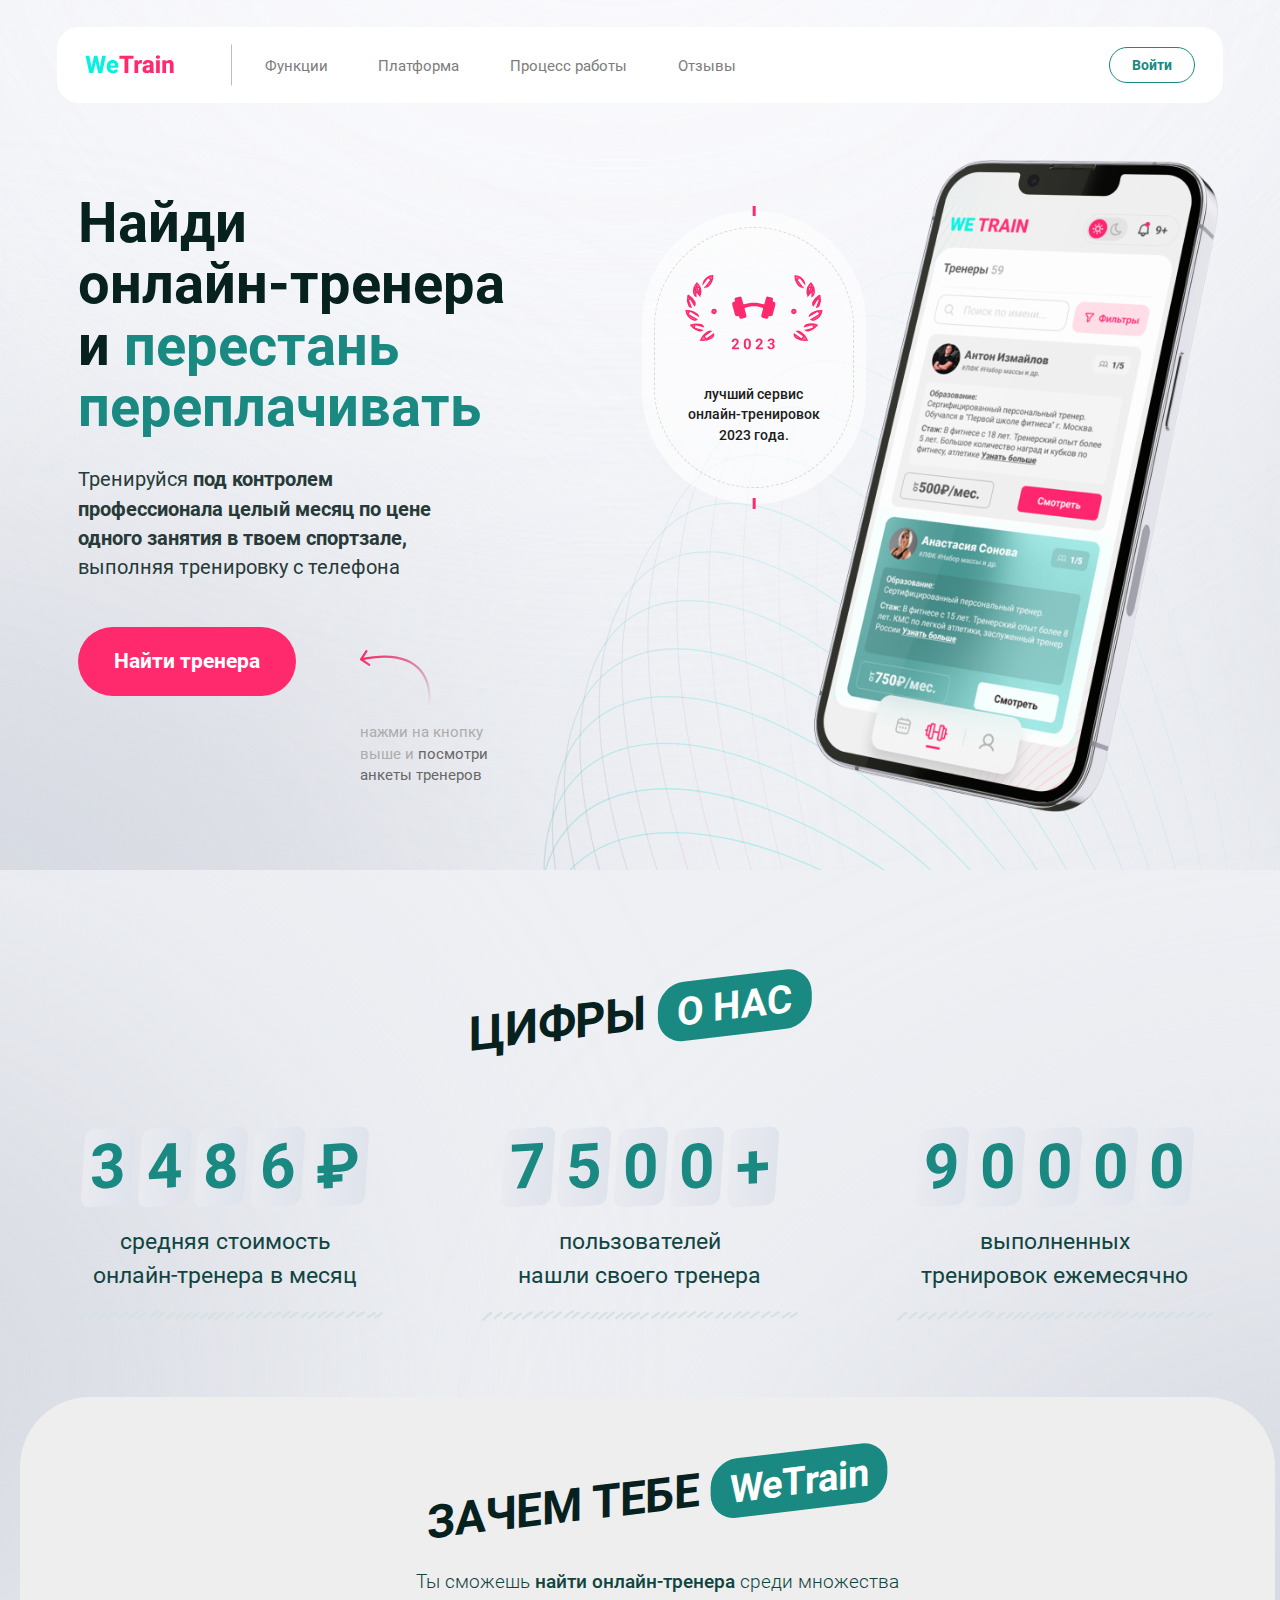
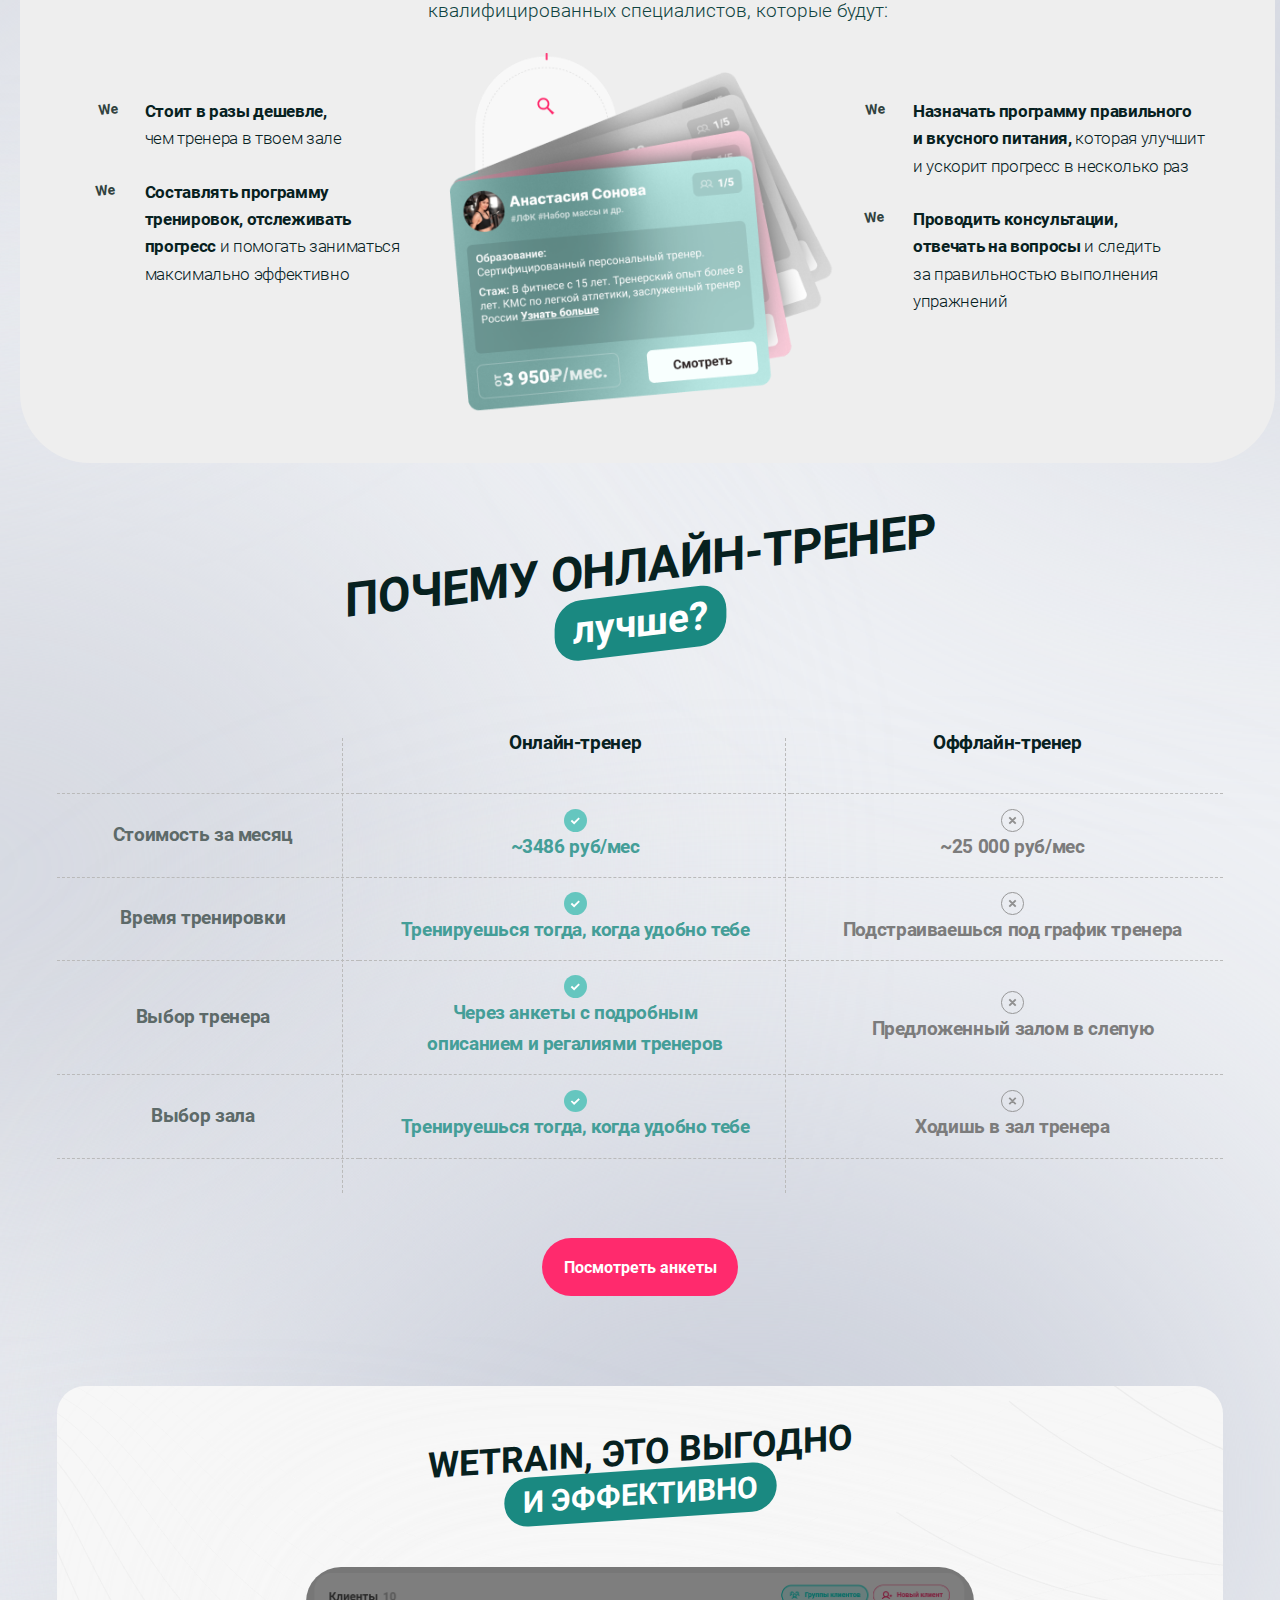
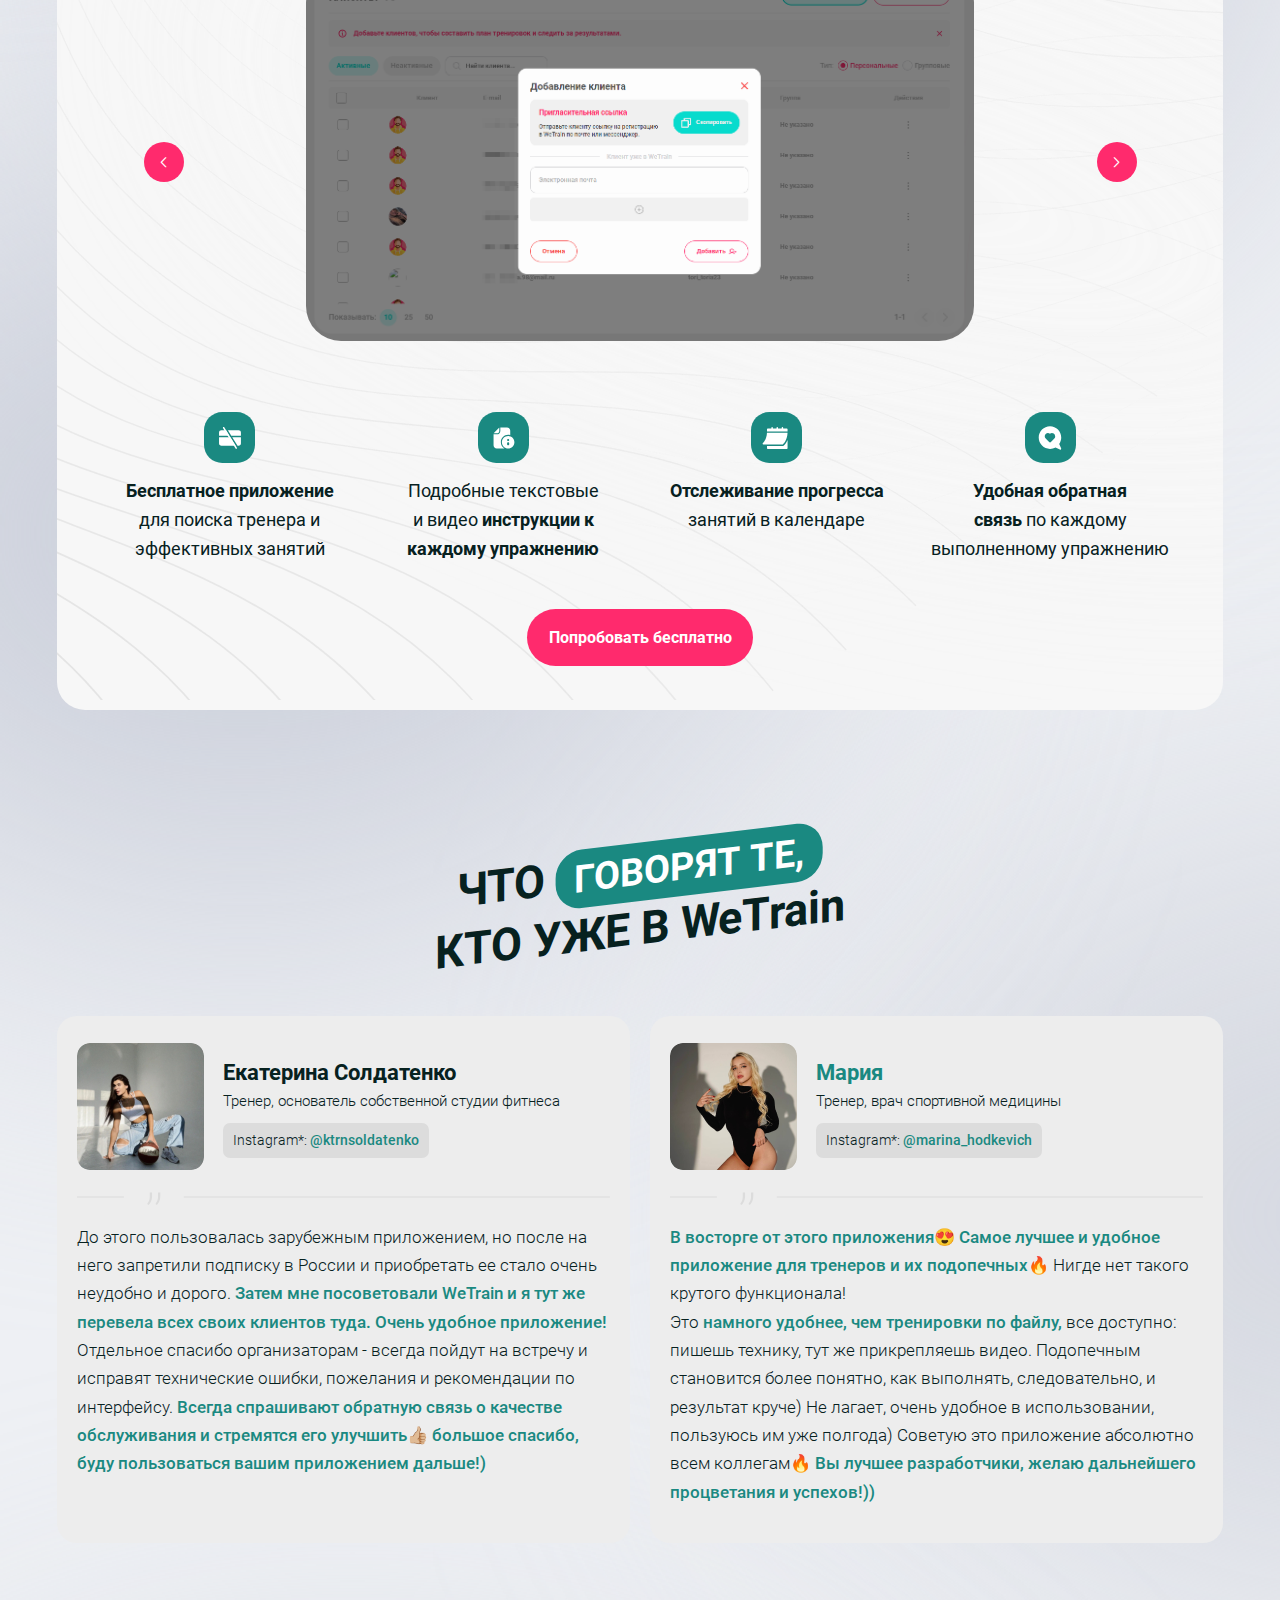
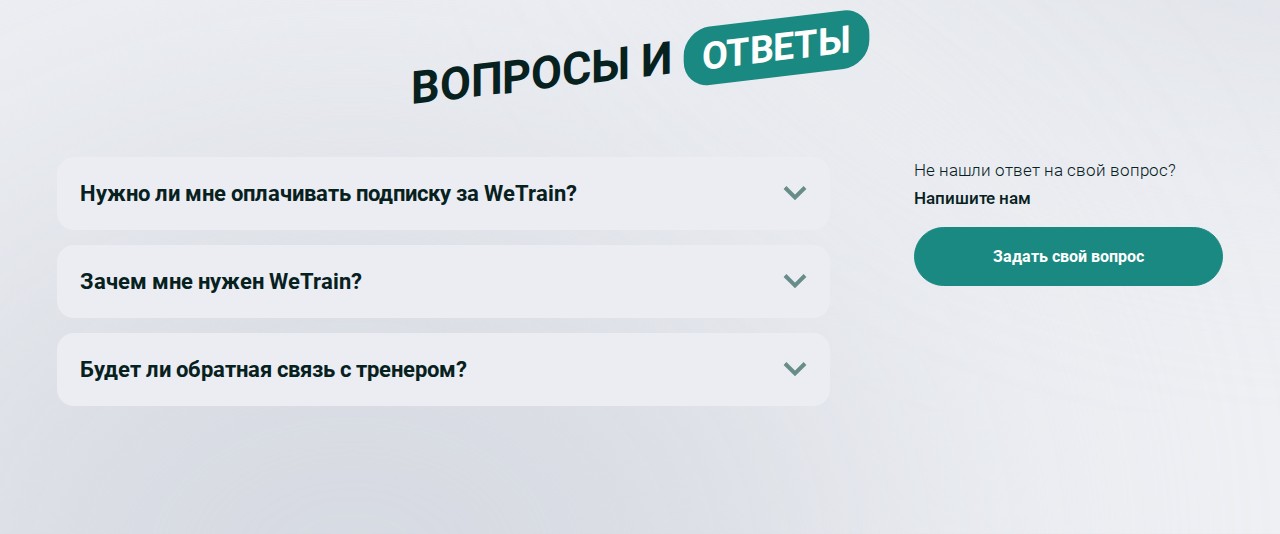
==== commit 311b7780: "fix" ====
--- a/indexWhite.html
+++ b/indexWhite.html
@@ -29,22 +29,22 @@
           <nav class="menu">
             <ul class="menu__list">
               <li class="menu__item">
-                <a class="menu__link" href="#" data-goto=".footer">
+                <a class="menu__link" href="#" data-goto=".clients">
                   Функции
                 </a>
               </li>
               <li class="menu__item">
-                <a class="menu__link" href="#">
+                <a class="menu__link" href="#" data-goto=".platform">
                   Платформа
                 </a>
               </li>
               <li class="menu__item">
-                <a class="menu__link" href="#">
+                <a class="menu__link" href="#" data-goto=".step">
                   Процесс работы
                 </a>
               </li>
               <li class="menu__item">
-                <a class="menu__link" href="#">
+                <a class="menu__link" href="#" data-goto=".reviews">
                   Отзывы
                 </a>
               </li>
@@ -420,71 +420,34 @@
               <div class="faq__accordion">
                 <div class="faq__accordion-item accordion">
                   <p class="faq__accordion-title">
-                    Есть ли ограничения у 14-дневной бесплатной версии
+                    Нужно ли мне оплачивать подписку за WeTrain?
                     <img class="faq__accordion-icon" src="./assets/images/icons/arrow-bot.svg" alt="">
                   </p>
                   <div class="accordion__content">
                     <p class="faq__accordion-text">
-                      Вам будет доступен полный функционал сервиса, чтобы изучить все его возможности, без ограничений
-                      по
-                      количеству клиентов. Вы можете перейти на платную версию в любой момент. Выбрав тариф в нужным
-                      количеством клиентов.
+                      Нет! Сервис абсолютно бесплатен для любого клиента, ты платишь только своему тренеру по его тарифу, WeTrain не берет свою комиссию и не увеличивает ценник. Цена и оплата, - только между тобой и твоим тренером
                     </p>
                   </div>
                 </div>
                 <div class="faq__accordion-item accordion">
                   <p class="faq__accordion-title">
-                    Должны ли мои клиенты платить за WeTrain?
+                    Зачем мне нужен WeTrain?
                     <img class="faq__accordion-icon" src="./assets/images/icons/arrow-bot.svg" alt="">
                   </p>
                   <div class="accordion__content">
                     <p class="faq__accordion-text">
-                      Вам будет доступен полный функционал сервиса, чтобы изучить все его возможности, без ограничений
-                      по
-                      количеству клиентов. Вы можете перейти на платную версию в любой момент. Выбрав тариф в нужным
-                      количеством клиентов.
+                      С помощью платформы ты сможешь найти себе профессионального тренера или заниматься с уже существующем. Удобный и широкий функционал позволит тебе находить все тренировки в одном приложении, ты будешь точно знать все упражнения и видеть подробную инструкцию к ним
                     </p>
                   </div>
                 </div>
                 <div class="faq__accordion-item accordion">
                   <p class="faq__accordion-title">
-                    Буду ли я получать обратную связь от клиента?
+                    Будет ли обратная связь с тренером?
                     <img class="faq__accordion-icon" src="./assets/images/icons/arrow-bot.svg" alt="">
                   </p>
                   <div class="accordion__content">
                     <p class="faq__accordion-text">
-                      Вам будет доступен полный функционал сервиса, чтобы изучить все его возможности, без ограничений
-                      по
-                      количеству клиентов. Вы можете перейти на платную версию в любой момент. Выбрав тариф в нужным
-                      количеством клиентов.
-                    </p>
-                  </div>
-                </div>
-                <div class="faq__accordion-item accordion">
-                  <p class="faq__accordion-title">
-                    Как я смогу найти новых клиентов на платформе?
-                    <img class="faq__accordion-icon" src="./assets/images/icons/arrow-bot.svg" alt="">
-                  </p>
-                  <div class="accordion__content">
-                    <p class="faq__accordion-text">
-                      Вам будет доступен полный функционал сервиса, чтобы изучить все его возможности, без ограничений
-                      по
-                      количеству клиентов. Вы можете перейти на платную версию в любой момент. Выбрав тариф в нужным
-                      количеством клиентов.
-                    </p>
-                  </div>
-                </div>
-                <div class="faq__accordion-item accordion">
-                  <p class="faq__accordion-title">
-                    Насколько WeTrain удобен для тренера и клиента?
-                    <img class="faq__accordion-icon" src="./assets/images/icons/arrow-bot.svg" alt="">
-                  </p>
-                  <div class="accordion__content">
-                    <p class="faq__accordion-text">
-                      Вам будет доступен полный функционал сервиса, чтобы изучить все его возможности, без ограничений
-                      по
-                      количеству клиентов. Вы можете перейти на платную версию в любой момент. Выбрав тариф в нужным
-                      количеством клиентов.
+                      Да! Если тренер её предусматривает, то ты можешь свободно писать комментарии и задавать вопросы по каждому упражнению, а если этого недостаточно - можешь написать тренеру в любой из удобных мессенджеров для решения всех вопросов
                     </p>
                   </div>
                 </div>
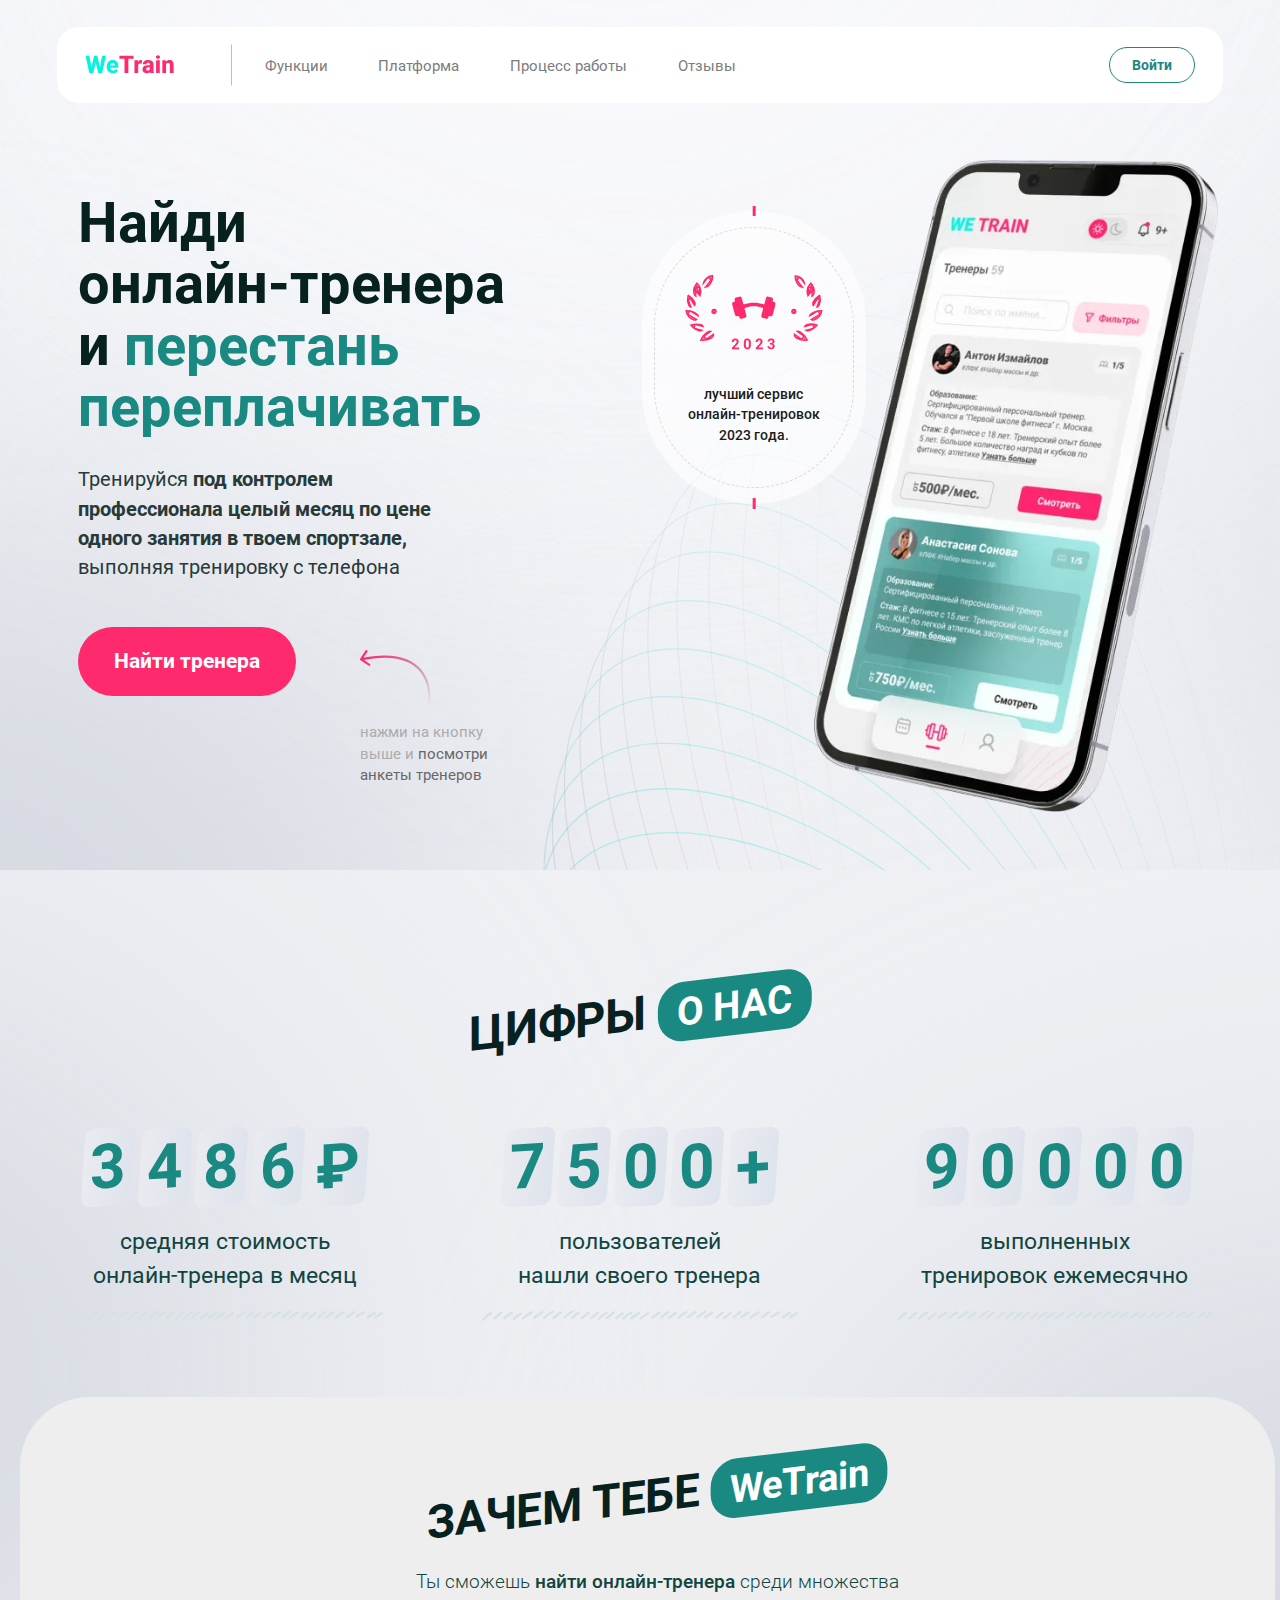
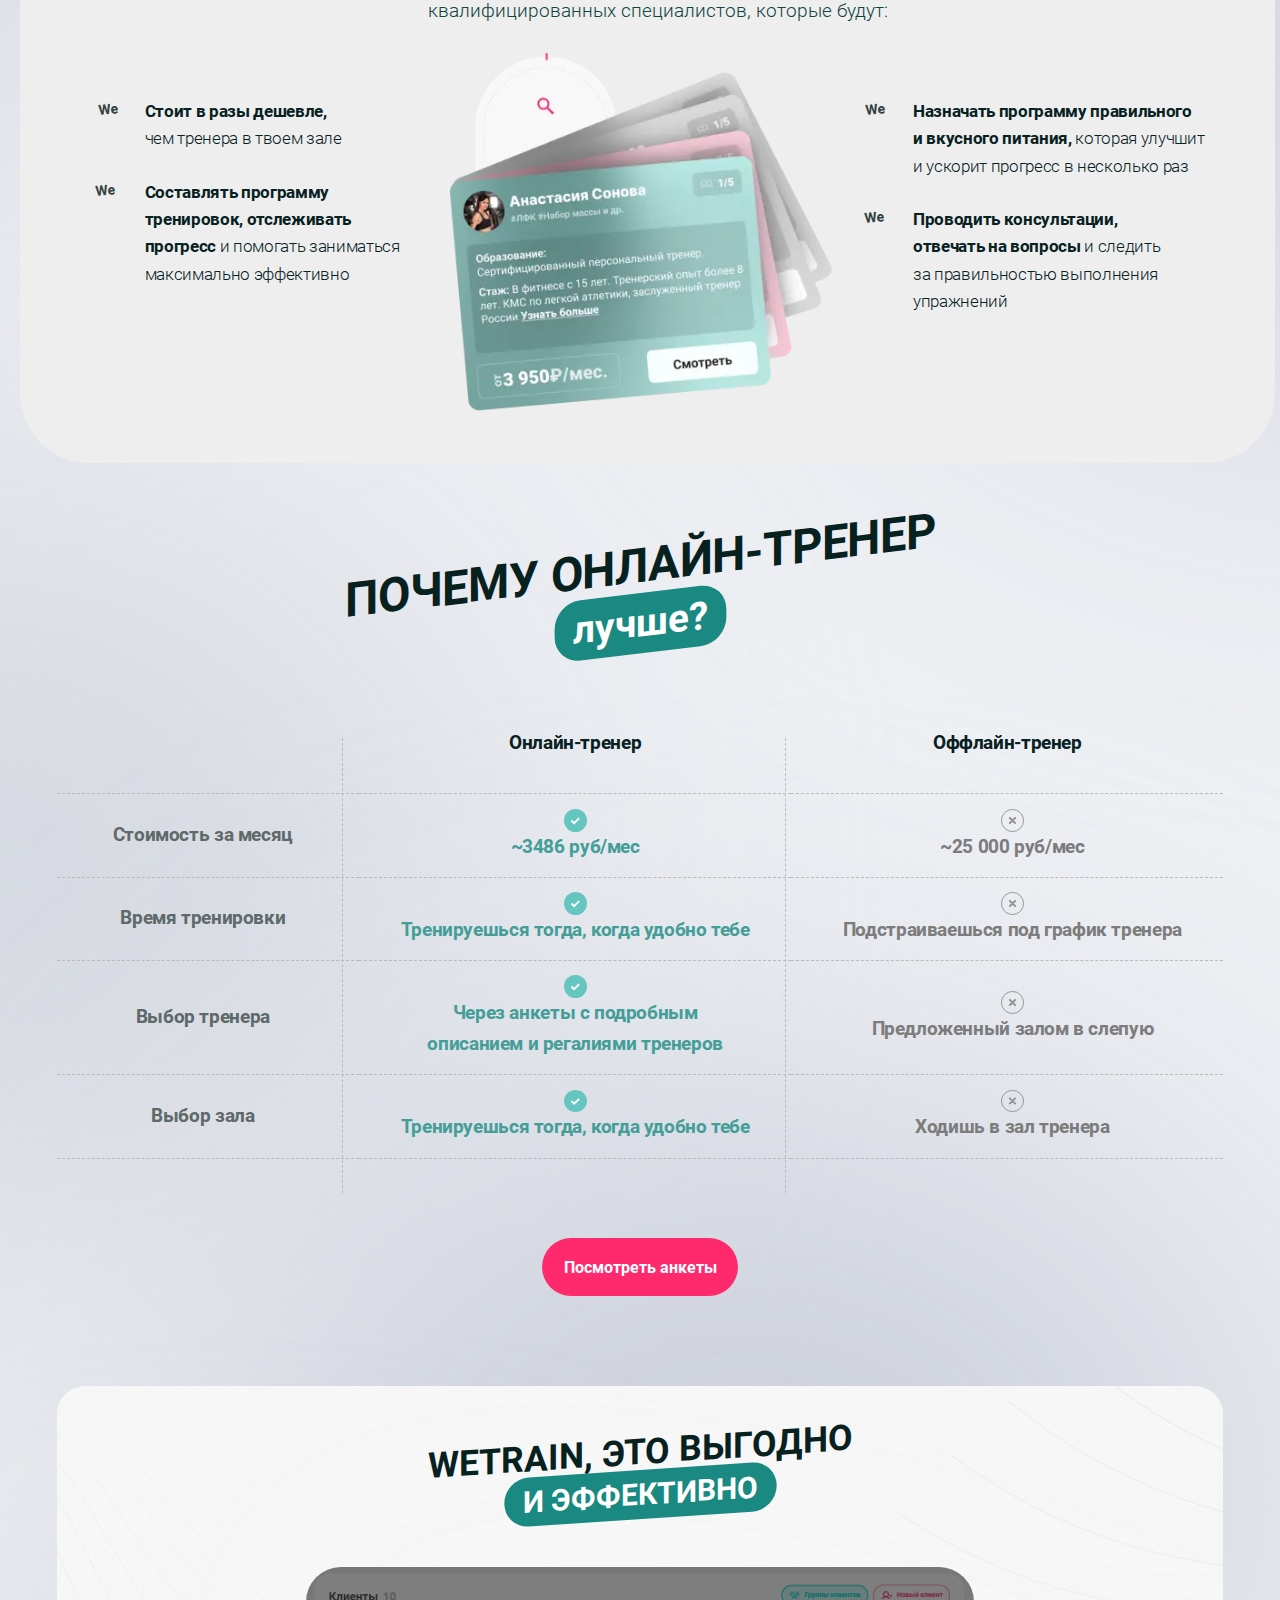
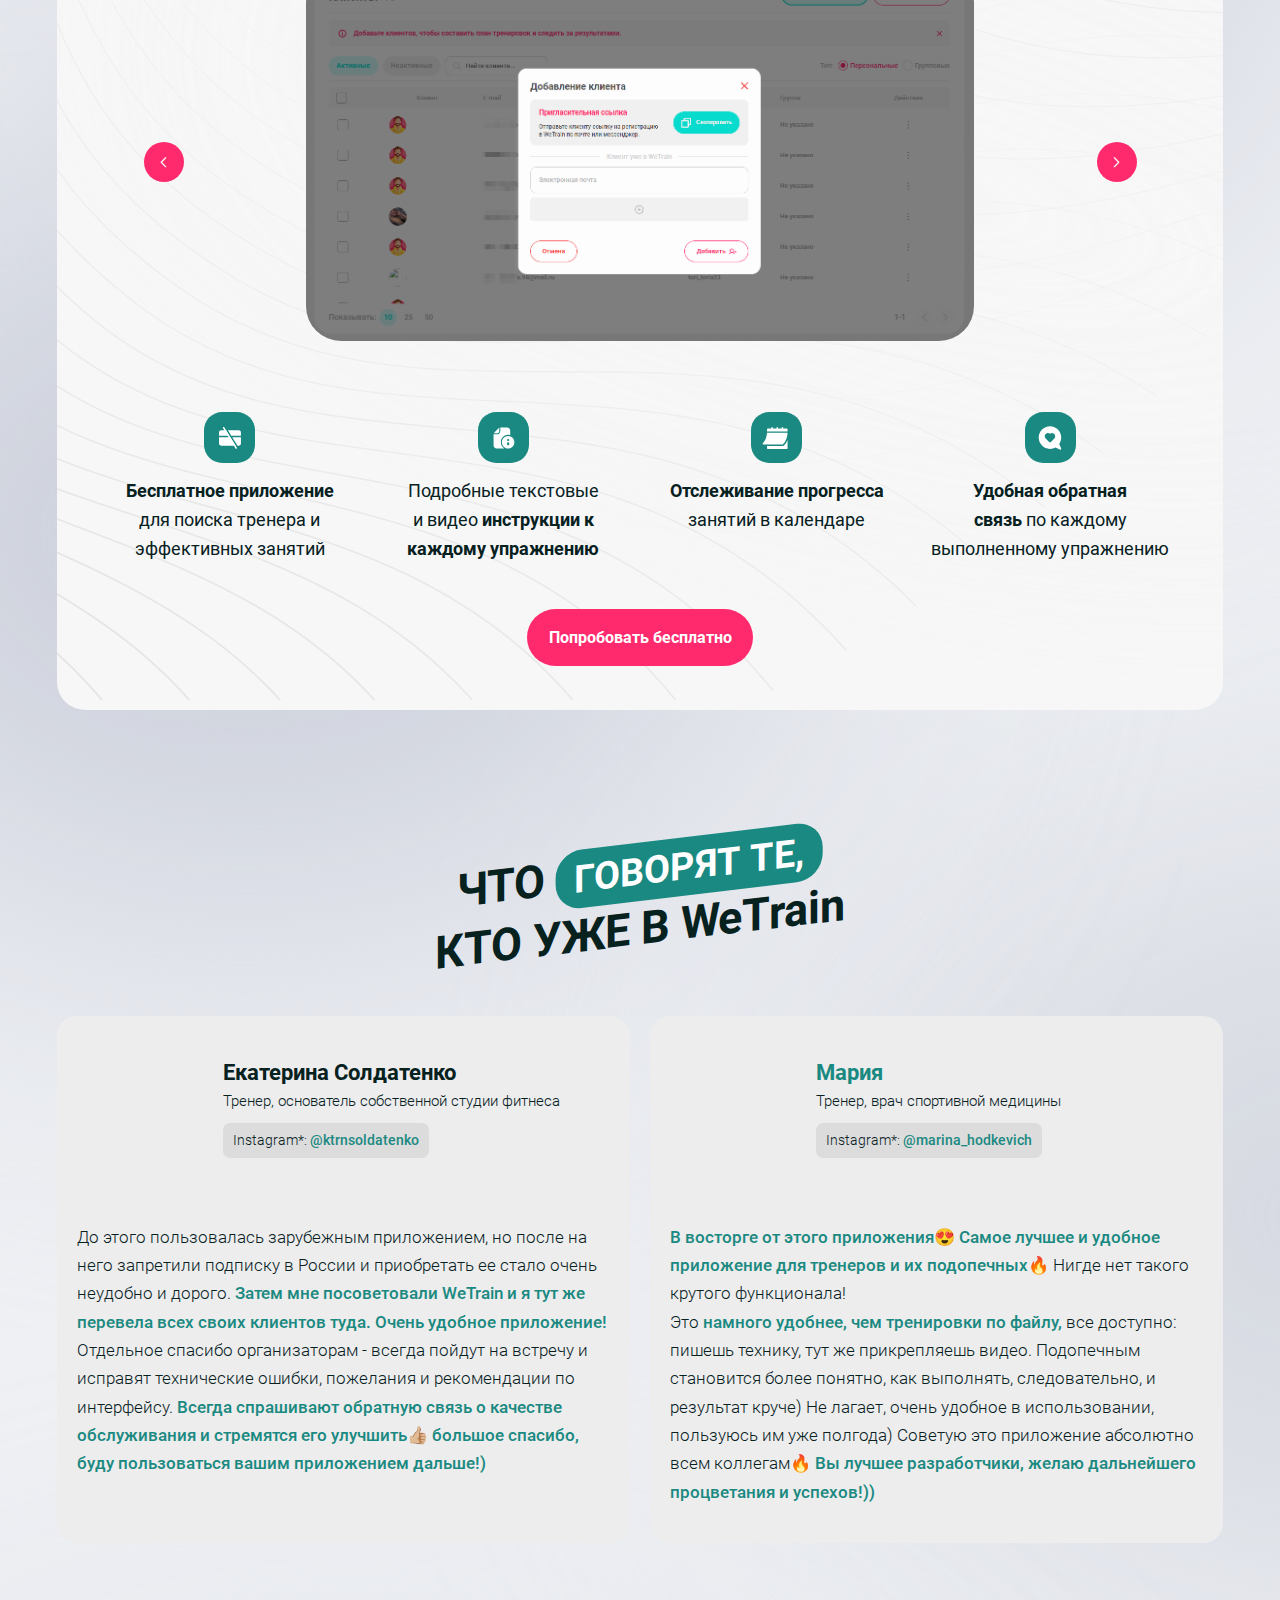
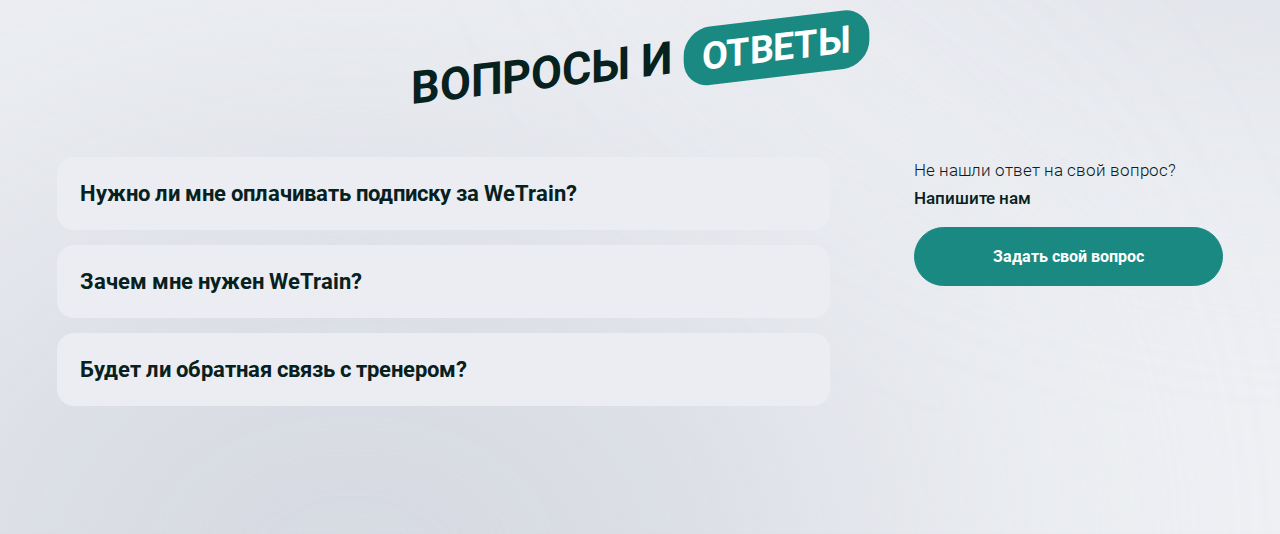
==== commit 836eb770: "fix" ====
--- a/indexWhite.html
+++ b/indexWhite.html
@@ -96,7 +96,7 @@
                   </div>
                 </div>
                 <div class="promo__elem">
-                  <img class="promo__elem-img" src="./assets/images/promo/2.png" alt="">
+                  <img class="promo__elem-img" src="./assets/images/promo/2.webp" alt="">
                 </div>
               </div>
             </div>
@@ -122,7 +122,7 @@
                 <p class="about__item-text">
                   средняя стоимость <br> онлайн-тренера в месяц
                 </p>
-                <img class="about__item-line" src="./assets/images/about/line-alt.svg" alt="">
+                <img class="about__item-line" loading="lazy" src="./assets/images/about/line-alt.svg" alt="">
               </div>
               <div class="about__item">
                 <p class="about__item-num">
@@ -135,7 +135,7 @@
                 <p class="about__item-text">
                   пользователей <br> нашли своего тренера
                 </p>
-                <img class="about__item-line" src="./assets/images/about/line-alt.svg" alt="">
+                <img class="about__item-line" loading="lazy" src="./assets/images/about/line-alt.svg" alt="">
               </div>
               <div class="about__item">
                 <p class="about__item-num">
@@ -148,7 +148,7 @@
                 <p class="about__item-text">
                   выполненных <br> тренировок ежемесячно
                 </p>
-                <img class="about__item-line" src="./assets/images/about/line-alt.svg" alt="">
+                <img class="about__item-line" loading="lazy" src="./assets/images/about/line-alt.svg" alt="">
               </div>
             </div>
           </div>
@@ -185,7 +185,7 @@
                     </p>
                   </div>
                 </div>
-                <img class="forWhat__content-img" src="./assets/images/forWhat/1.png" alt="">
+                <img class="forWhat__content-img" loading="lazy" src="./assets/images/forWhat/1.webp" alt="">
                 <div class="forWhat__content-inner">
                   <div class="forWhat__content-box">
                     <p class="forWhat__content-left">
@@ -229,44 +229,44 @@
                 Стоимость за месяц
               </p>
               <p class="why__table-text">
-                <img class="why__table-icon" src="./assets/images/icons/check.svg" alt="">
+                <img class="why__table-icon" loading="lazy" src="./assets/images/icons/check.svg" alt="">
                 ~3486 руб/мес
               </p>
               <p class="why__table-text">
-                <img class="why__table-icon" src="./assets/images/icons/close.svg" alt="">
+                <img class="why__table-icon" loading="lazy" src="./assets/images/icons/close.svg" alt="">
                 ~25 000 руб/мес
               </p>
               <p class="why__table-text">
                 Время тренировки
               </p>
               <p class="why__table-text">
-                <img class="why__table-icon" src="./assets/images/icons/check.svg" alt="">
+                <img class="why__table-icon" loading="lazy" src="./assets/images/icons/check.svg" alt="">
                 Тренируешься тогда, когда удобно тебе
               </p>
               <p class="why__table-text">
-                <img class="why__table-icon" src="./assets/images/icons/close.svg" alt="">
+                <img class="why__table-icon" loading="lazy" src="./assets/images/icons/close.svg" alt="">
                 Подстраиваешься под график тренера
               </p>
               <p class="why__table-text">
                 Выбор тренера
               </p>
               <p class="why__table-text">
-                <img class="why__table-icon" src="./assets/images/icons/check.svg" alt="">
+                <img class="why__table-icon" loading="lazy" src="./assets/images/icons/check.svg" alt="">
                 Через анкеты с подробным описанием и регалиями тренеров
               </p>
               <p class="why__table-text">
-                <img class="why__table-icon" src="./assets/images/icons/close.svg" alt="">
+                <img class="why__table-icon" loading="lazy" src="./assets/images/icons/close.svg" alt="">
                 Предложенный залом в слепую
               </p>
               <p class="why__table-text">
                 Выбор зала
               </p>
               <p class="why__table-text">
-                <img class="why__table-icon" src="./assets/images/icons/check.svg" alt="">
+                <img class="why__table-icon" loading="lazy" src="./assets/images/icons/check.svg" alt="">
                 Тренируешься тогда, когда удобно тебе
               </p>
               <p class="why__table-text">
-                <img class="why__table-icon" src="./assets/images/icons/close.svg" alt="">
+                <img class="why__table-icon" loading="lazy" src="./assets/images/icons/close.svg" alt="">
                 Ходишь в зал тренера
               </p>
             </div>
@@ -281,7 +281,7 @@
         <div class="platform__wrapper">
           <div class="container">
             <div class="platform__inner">
-              <img class="platform__inner-bg" src="./assets/images/platform/bg.svg" alt="">
+              <img class="platform__inner-bg" loading="lazy" src="./assets/images/platform/bg.svg" alt="">
               <h2 class="platform__title title title--alt">
                 WeTrain, это выгодно
                 <br>
@@ -290,13 +290,13 @@
               <div class="platform__swiper swiper">
                 <div class="swiper-wrapper">
                   <div class="swiper-slide">
-                    <img class="platform__img" src="./assets/images/platform/1.png" data-fancybox="gallery" alt="">
+                    <img class="platform__img" loading="lazy" src="./assets/images/platform/1.png" data-fancybox="gallery" alt="">
                   </div>
                   <div class="swiper-slide">
-                    <img class="platform__img" src="./assets/images/platform/2.png" data-fancybox="gallery" alt="">
+                    <img class="platform__img" loading="lazy" src="./assets/images/platform/2.png" data-fancybox="gallery" alt="">
                   </div>
                   <div class="swiper-slide">
-                    <img class="platform__img" src="./assets/images/platform/3.png" data-fancybox="gallery" alt="">
+                    <img class="platform__img" loading="lazy" src="./assets/images/platform/3.png" data-fancybox="gallery" alt="">
                   </div>
                 </div>
                 <div class="platform__arrow">
@@ -349,7 +349,7 @@
             <div class="reviews__inner">
               <div class="reviews__item">
                 <div class="reviews__user">
-                  <img class="reviews__user-img" src="./assets/images/reviews/1.png" alt="">
+                  <img class="reviews__user-img" loading="lazy" src="./assets/images/reviews/1.png" alt="">
                   <div class="reviews__user-box">
                     <p class="reviews__user-name">
                       Екатерина Солдатенко
@@ -362,7 +362,7 @@
                     </p>
                   </div>
                 </div>
-                <img class="reviews__item-line" src="./assets/images/reviews/1-alt.svg" alt="">
+                <img class="reviews__item-line" loading="lazy" src="./assets/images/reviews/1-alt.svg" alt="">
                 <p class="reviews__item-text">
                   До этого пользовалась зарубежным приложением, но после на него запретили подписку в России и
                   приобретать ее стало очень неудобно и дорого. <span>Затем мне посоветовали WeTrain и я тут же перевела
@@ -378,7 +378,7 @@
               </div>
               <div class="reviews__item">
                 <div class="reviews__user">
-                  <img class="reviews__user-img" src="./assets/images/reviews/2.png" alt="">
+                  <img class="reviews__user-img" loading="lazy" src="./assets/images/reviews/2.png" alt="">
                   <div class="reviews__user-box">
                     <p class="reviews__user-name reviews__user-name--alt">
                       Мария
@@ -391,7 +391,7 @@
                     </p>
                   </div>
                 </div>
-                <img class="reviews__item-line" src="./assets/images/reviews/1-alt.svg" alt="">
+                <img class="reviews__item-line" loading="lazy" src="./assets/images/reviews/1-alt.svg" alt="">
                 <p class="reviews__item-text">
                   <span>В восторге от этого приложения😍 Самое лучшее и удобное приложение для тренеров и их
                     подопечных🔥</span>
@@ -421,7 +421,7 @@
                 <div class="faq__accordion-item accordion">
                   <p class="faq__accordion-title">
                     Нужно ли мне оплачивать подписку за WeTrain?
-                    <img class="faq__accordion-icon" src="./assets/images/icons/arrow-bot.svg" alt="">
+                    <img class="faq__accordion-icon" loading="lazy" src="./assets/images/icons/arrow-bot.svg" alt="">
                   </p>
                   <div class="accordion__content">
                     <p class="faq__accordion-text">
@@ -432,7 +432,7 @@
                 <div class="faq__accordion-item accordion">
                   <p class="faq__accordion-title">
                     Зачем мне нужен WeTrain?
-                    <img class="faq__accordion-icon" src="./assets/images/icons/arrow-bot.svg" alt="">
+                    <img class="faq__accordion-icon" loading="lazy" src="./assets/images/icons/arrow-bot.svg" alt="">
                   </p>
                   <div class="accordion__content">
                     <p class="faq__accordion-text">
@@ -443,7 +443,7 @@
                 <div class="faq__accordion-item accordion">
                   <p class="faq__accordion-title">
                     Будет ли обратная связь с тренером?
-                    <img class="faq__accordion-icon" src="./assets/images/icons/arrow-bot.svg" alt="">
+                    <img class="faq__accordion-icon" loading="lazy" src="./assets/images/icons/arrow-bot.svg" alt="">
                   </p>
                   <div class="accordion__content">
                     <p class="faq__accordion-text">
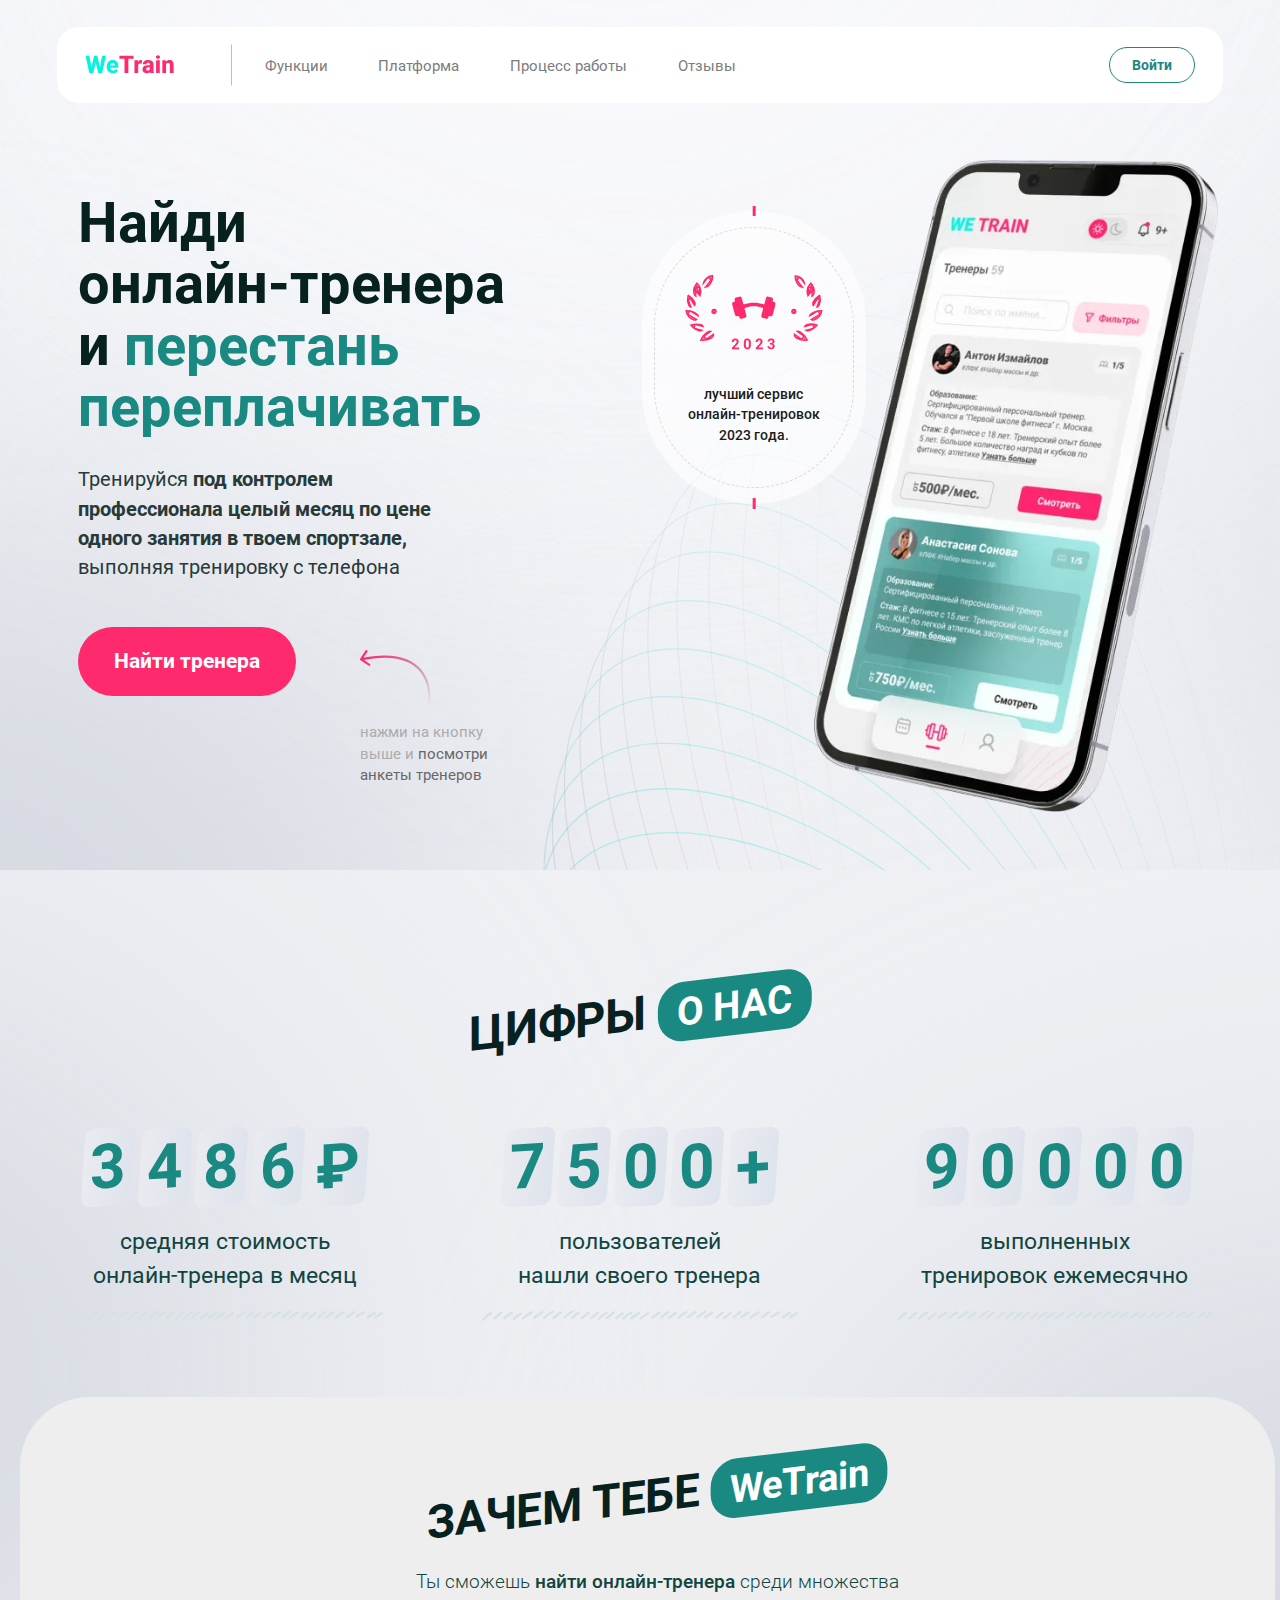
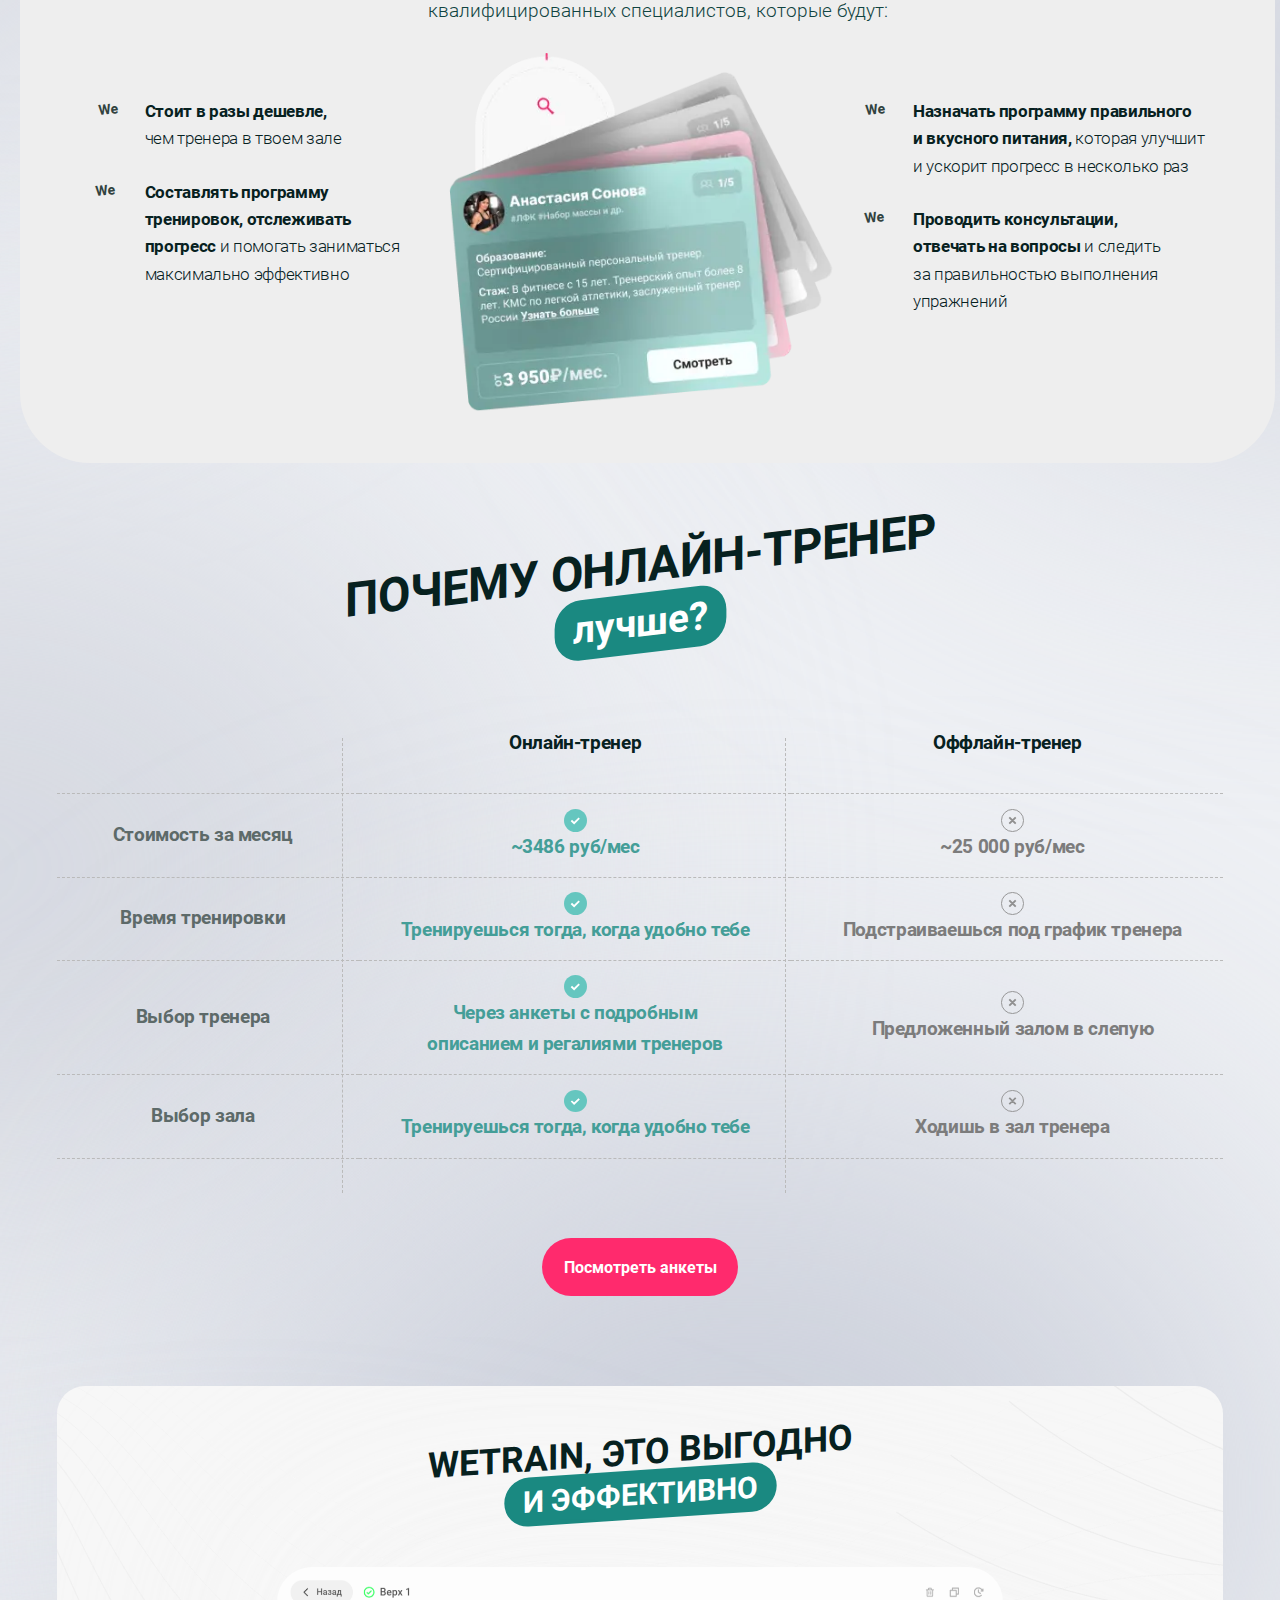
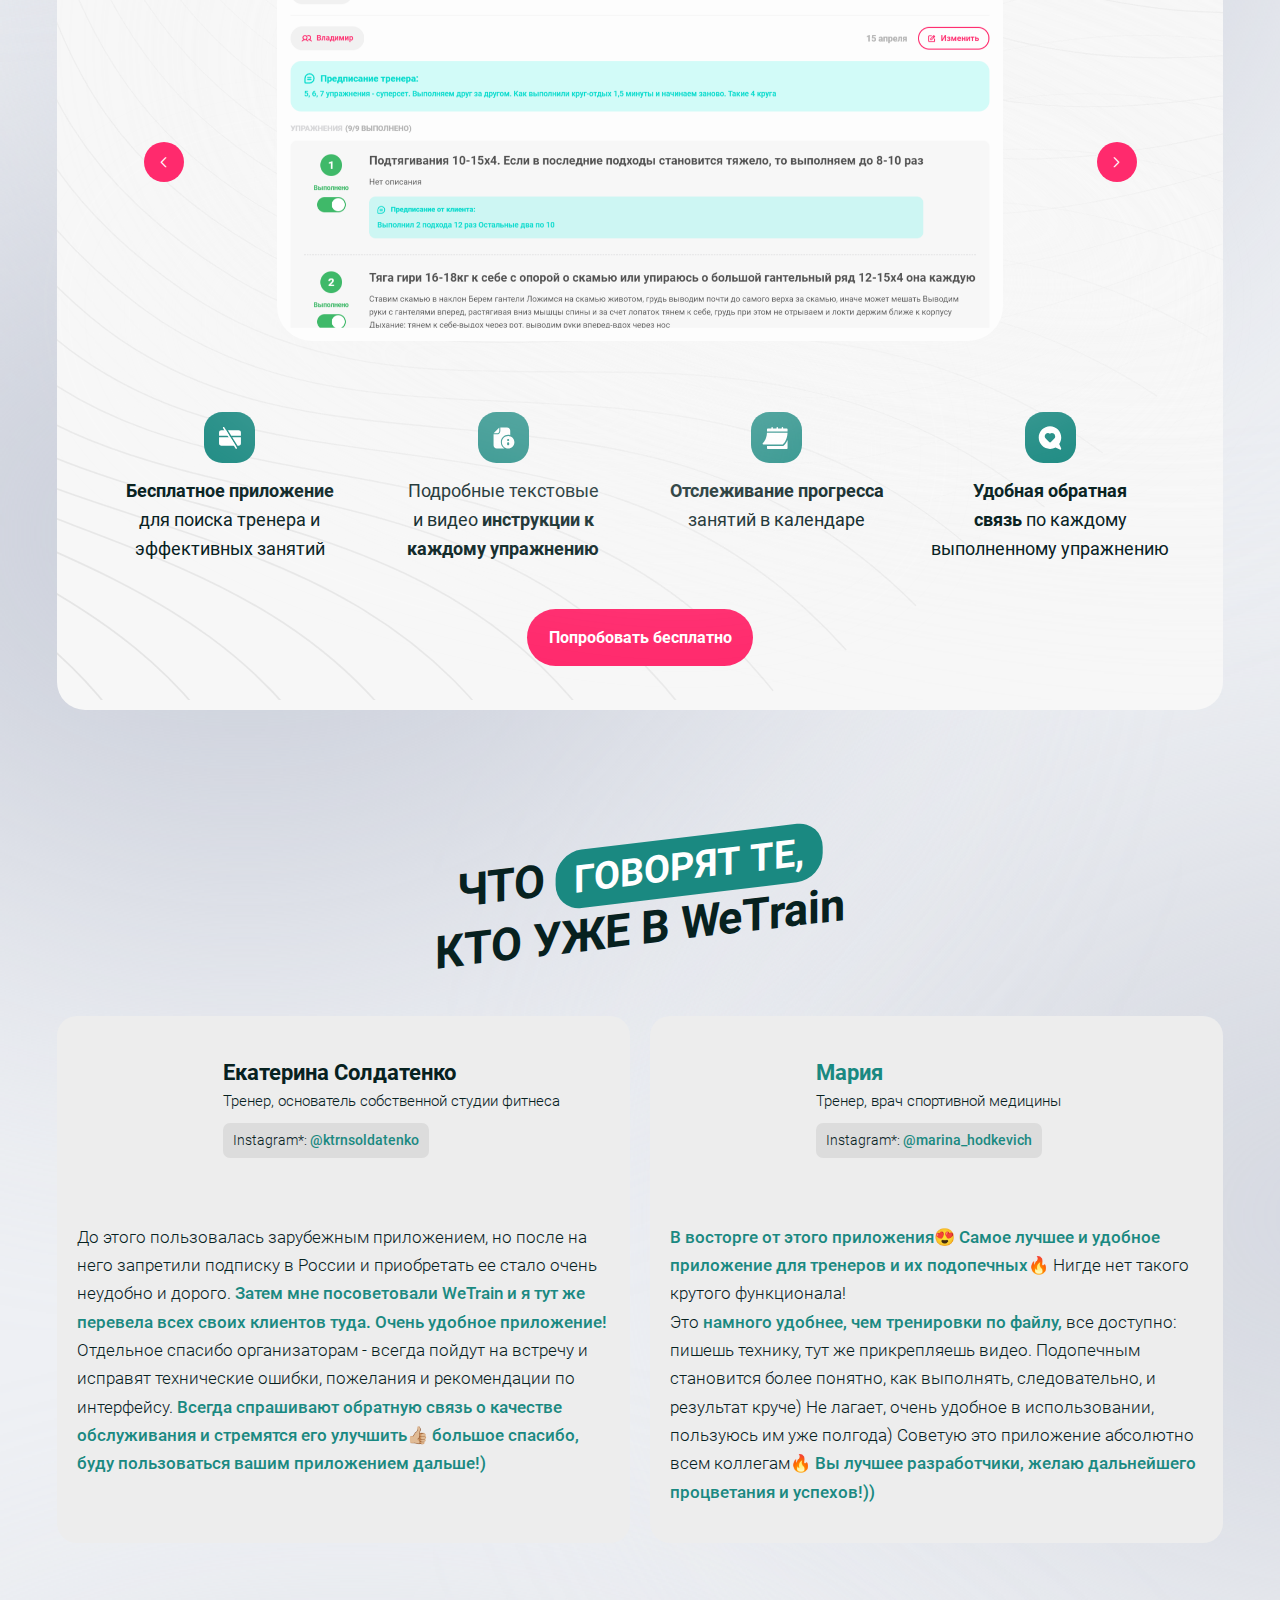
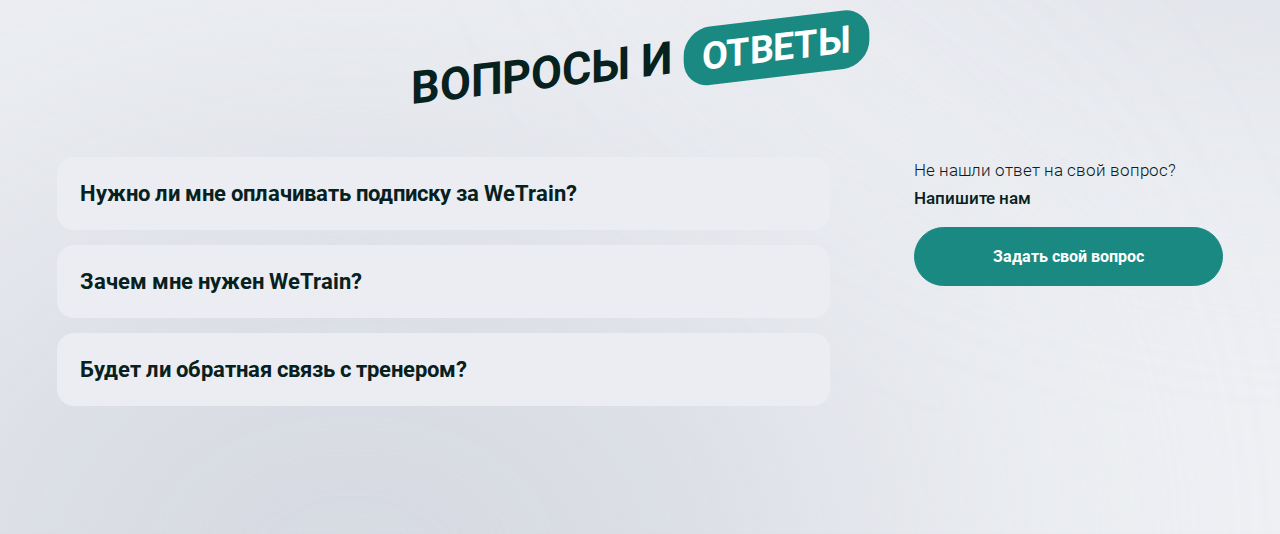
==== commit b0dbd7cf: "fix" ====
--- a/indexWhite.html
+++ b/indexWhite.html
@@ -9,7 +9,7 @@
   <link rel="stylesheet" href="https://cdn.jsdelivr.net/npm/swiper@11/swiper-bundle.min.css" />
   <link rel="stylesheet" href="https://cdn.jsdelivr.net/npm/@fancyapps/ui@5.0/dist/fancybox/fancybox.css" />
   <link rel="stylesheet" href="./styles/css/normalize.css" />
-  <link rel="stylesheet" href="./styles/css/style.css?v=0.0001" />
+  <link rel="stylesheet" href="./styles/css/style.min.css" />
   <title>WeTrain</title>
 </head>
 
@@ -290,13 +290,13 @@
               <div class="platform__swiper swiper">
                 <div class="swiper-wrapper">
                   <div class="swiper-slide">
-                    <img class="platform__img" loading="lazy" src="./assets/images/platform/1.png" data-fancybox="gallery" alt="">
+                    <img class="platform__img" loading="lazy" src="./assets/images/platform/1-w.webp" data-fancybox="gallery" alt="">
                   </div>
                   <div class="swiper-slide">
-                    <img class="platform__img" loading="lazy" src="./assets/images/platform/2.png" data-fancybox="gallery" alt="">
+                    <img class="platform__img" loading="lazy" src="./assets/images/platform/2-w.webp" data-fancybox="gallery" alt="">
                   </div>
                   <div class="swiper-slide">
-                    <img class="platform__img" loading="lazy" src="./assets/images/platform/3.png" data-fancybox="gallery" alt="">
+                    <img class="platform__img" loading="lazy" src="./assets/images/platform/3-w.webp" data-fancybox="gallery" alt="">
                   </div>
                 </div>
                 <div class="platform__arrow">
--- a/styles/css/style.min.css
+++ b/styles/css/style.min.css
@@ -0,0 +1 @@
+@font-face{font-family:"Roboto";font-weight:300;font-style:normal;src:url("../../assets/fonts/Roboto-Light.woff2") format("woff2"),url("../../assets/fonts/Roboto-Light.woff") format("woff");font-display:swap}@font-face{font-family:"Roboto";font-weight:400;font-style:normal;src:url("../../assets/fonts/Roboto-Regular.woff2") format("woff2"),url("../../assets/fonts/Roboto-Regular.woff") format("woff");font-display:swap}@font-face{font-family:"Roboto";font-weight:500;font-style:normal;src:url("../../assets/fonts/Roboto-Medium.woff2") format("woff2"),url("../../assets/fonts/Roboto-Medium.woff") format("woff");font-display:swap}@font-face{font-family:"Roboto";font-weight:700;font-style:normal;src:url("../../assets/fonts/Roboto-Bold.woff2") format("woff2"),url("../../assets/fonts/Roboto-Bold.woff") format("woff");font-display:swap}@font-face{font-family:"Lato";font-weight:900;font-style:normal;src:url("../../assets/fonts/Roboto-Black.woff2") format("woff2"),url("../../assets/fonts/Roboto-Black.woff2") format("woff");font-display:swap}*,*::after,*::before{box-sizing:border-box;margin:0;padding:0;border:0;-webkit-tap-highlight-color:rgba(0,0,0,0)}ul{list-style:none}img{max-width:100%;display:block}input,button{font:inherit;outline:none;background-color:rgba(0,0,0,0)}fieldset{padding:0}a{text-decoration:none}html{scroll-behavior:smooth}html,body{position:relative;height:100%}body{background-color:#0a0a0a;font-family:"Roboto";font-weight:400;font-size:14px;line-height:1.6;color:#fff}@media(min-width: 992px){body{font-size:calc(0.0106951872*100vw + 3.3903743316px)}}@media(min-width: 1366px){body{font-size:18px}}body.no-scroll{overflow-y:hidden}.wrapper{position:relative;max-width:1920px;min-height:100%;min-width:320px;display:flex;flex-direction:column;margin-left:auto;margin-right:auto}.wrapper__bg{position:absolute;top:0;left:0;width:100%;height:100%;z-index:-2}.wrapper__bg img{width:100%;height:100%;-o-object-fit:cover;object-fit:cover}.main{flex-grow:1}.container{width:962px;width:100%;max-width:1320px;margin:0 auto;padding-left:20px;padding-right:20px}@media(min-width: 992px){.container{width:calc(0.8502673797*100vw + 118.5347593583px)}}@media(min-width: 1366px){.container{width:1280px}}@media screen and (max-width: 992px){.container{max-width:720px}}@media screen and (max-width: 768px){.container{max-width:540px}}@media screen and (max-width: 576px){.container{max-width:none}}[class$=__icon],[class$=-icon]{display:flex;align-items:center}[class$=__icon] svg path,[class$=-icon] svg path{transition:fill .23s ease-in-out,stroke .23s ease-in-out}@media(max-width: 992px){.container{width:100%}}.header{margin-top:20px;margin-bottom:20px}@media(min-width: 992px){.header{margin-top:calc(0.0882352941*100vw + -67.5294117647px)}}@media(min-width: 1366px){.header{margin-top:53px}}@media(min-width: 992px){.header{margin-bottom:calc(0.0802139037*100vw + -59.5721925134px)}}@media(min-width: 1366px){.header{margin-bottom:50px}}.header--alt{margin-top:24px;margin-bottom:30px}@media(min-width: 992px){.header--alt{margin-top:calc(0.0106951872*100vw + 13.3903743316px)}}@media(min-width: 1366px){.header--alt{margin-top:28px}}@media(min-width: 992px){.header--alt{margin-bottom:calc(-0.0053475936*100vw + 35.3048128342px)}}@media(min-width: 1366px){.header--alt{margin-bottom:28px}}.header--alt .header__inner{padding:20px 28px;background-color:#fff;border-radius:22px}.header--alt .menu{position:relative}.header--alt .menu::after{content:"";position:absolute;left:0;left:-20px;top:50%;transform:translateY(-50%);width:1px;height:150%;background-color:rgba(124,124,124,.5)}@media(min-width: 992px){.header--alt .menu::after{left:calc(-0.0481283422*100vw + 27.743315508px)}}@media(min-width: 1366px){.header--alt .menu::after{left:-38px}}.header--alt .burger{background-color:#f4f4f4}.header .btn{margin-left:auto}.header__inner{max-width:1180px;margin-left:auto;margin-right:auto;display:flex;align-items:center;gap:50px}@media(min-width: 992px){.header__inner{gap:calc(0.1390374332*100vw + -87.9251336898px)}}@media(min-width: 1366px){.header__inner{gap:102px}}@media(max-width: 992px){.header--alt .header__inner{padding:0;background-color:unset}.header--alt .menu{position:absolute}.header--alt .menu::after{content:none}.header__inner{gap:8px}}.menu__list{display:flex;align-items:center;justify-content:space-between;gap:20px}@media(min-width: 992px){.menu__list{gap:calc(0.1069518717*100vw + -86.0962566845px)}}@media(min-width: 1366px){.menu__list{gap:60px}}.menu__item--hidden{display:none}.menu__item:nth-child(odd):hover .menu__link{color:#07f1e0}.menu__item:nth-child(even):hover .menu__link{color:#ff2a6d}.menu__link{font-size:14px;color:#7c7c7c;transition:color .23s ease-in-out}@media(min-width: 992px){.menu__link{font-size:calc(0.0026737968*100vw + 11.3475935829px)}}@media(min-width: 1366px){.menu__link{font-size:15px}}.menu__close{position:relative;width:16px;height:16px;z-index:5;cursor:pointer;margin-left:auto}.menu__close::before,.menu__close::after{content:"";width:16px;height:2px;position:absolute;top:50%;right:0;background:#2b2b28;border-radius:3px;transition:all .23s ease-in-out}.menu__close::before{transform:translateY(-50%) rotate(45deg)}.menu__close::after{transform:translateY(-50%) rotate(-45deg)}@media(max-width: 992px){.menu{position:absolute;top:0;left:0;width:50%;height:100%;transform:translateX(-200%);flex-direction:column;padding:20px 20px 20px 20px;background-color:#0a0a0a;opacity:0;visibility:hidden;z-index:-1;flex-shrink:unset;transition:transform .23s ease-in-out,opacity .23s ease-in-out,visibility .23s ease-in-out,z-index .23s ease-in-out;overflow-y:auto}.menu__list{flex-direction:column}.menu--active{opacity:1;visibility:visible;z-index:3;transform:translateX(0%);transition:transform .23s ease-in-out,opacity .23s ease-in-out,visibility .23s ease-in-out,z-index .23s ease-in-out;justify-content:unset}.menu__item{padding:10px 0px}}@media(max-width: 576px){.menu{width:100%}.menu__item--hidden{display:block}.menu__link{text-align:center}}.burger{display:none}@media(max-width: 992px){.burger{width:36px;height:36px;display:flex;align-items:center;justify-content:center;position:relative;background-color:#202323;padding:12px 8px;z-index:5;border-radius:7px;cursor:pointer}.burger__line{position:relative;display:block;width:12px;height:1px;border-radius:3px;background:#454a4a;transition:all .23s ease-in-out}.burger__line::before,.burger__line::after{content:"";position:absolute;left:50%;width:18px;height:1px;background:#454a4a;border-radius:3px;transition:all .23s ease-in-out}.burger__line::before{transform:translateX(-50%) translateY(-5px)}.burger__line::after{transform:translateX(-50%) translateY(5px)}.burger--active .burger__line{width:0;background:rgba(0,0,0,0)}.burger--active .burger__line::before{transform:translateX(-50%) rotate(45deg)}.burger--active .burger__line::after{transform:translateX(-50%) rotate(-45deg)}}.logo__img{height:28px;-o-object-fit:contain;object-fit:contain}.btn{height:-moz-fit-content;height:fit-content;width:-moz-fit-content;width:fit-content;display:flex;align-items:center;justify-content:center;gap:5px;padding-top:15px;padding-bottom:15px;padding-left:19px;padding-right:19px;font-size:15px;line-height:1.17;font-weight:700;color:#fff;background-color:#ff2a6d;border-radius:50px;transition:background-color .23s ease-in-out,color .23s ease-in-out,border-color .23s ease-in-out;cursor:pointer}@media(min-width: 992px){.btn{gap:calc(0.0053475936*100vw + -0.3048128342px)}}@media(min-width: 1366px){.btn{gap:7px}}@media(min-width: 992px){.btn{padding-top:calc(0.0240641711*100vw + -8.871657754px)}}@media(min-width: 1366px){.btn{padding-top:24px}}@media(min-width: 992px){.btn{padding-bottom:calc(0.0240641711*100vw + -8.871657754px)}}@media(min-width: 1366px){.btn{padding-bottom:24px}}@media(min-width: 992px){.btn{padding-left:calc(0.0267379679*100vw + -7.5240641711px)}}@media(min-width: 1366px){.btn{padding-left:29px}}@media(min-width: 992px){.btn{padding-right:calc(0.0267379679*100vw + -7.5240641711px)}}@media(min-width: 1366px){.btn{padding-right:29px}}@media(min-width: 992px){.btn{font-size:calc(0.0213903743*100vw + -6.2192513369px)}}@media(min-width: 1366px){.btn{font-size:23px}}.btn:hover{color:#ff2a6d;background-color:#fff}.btn--center{margin-left:auto;margin-right:auto}.btn--faq{border:1px solid #07f1e0;color:#062321;background-color:#07f1e0}.btn--faq:hover{color:#07f1e0;background-color:#062321}.btn--faqAlt{border:1px solid #1a8981;color:#fff;background-color:#1a8981}.btn--faqAlt:hover{color:#1a8981;background-color:#fff}.btn--headerAlt{padding:9px 22px;font-size:14px;border:1px solid #1a8981;color:#1a8981;background-color:#fff}.btn--headerAlt:hover{color:#fff;background-color:#1a8981}.btn--header{font-size:14px;background-color:#0e2826;border:1px solid #07f1e0;color:#07f1e0;padding:9px 22px}.btn--header:hover{color:#0e2826;background-color:#07f1e0}.btn--width{width:100%}.btn--small{font-size:14px;padding-top:17px;padding-bottom:17px;padding-left:10px;padding-right:10px}@media(min-width: 992px){.btn--small{font-size:calc(0.0080213904*100vw + 6.0427807487px)}}@media(min-width: 1366px){.btn--small{font-size:17px}}@media(min-width: 992px){.btn--small{padding-top:calc(0.0080213904*100vw + 9.0427807487px)}}@media(min-width: 1366px){.btn--small{padding-top:20px}}@media(min-width: 992px){.btn--small{padding-bottom:calc(0.0080213904*100vw + 9.0427807487px)}}@media(min-width: 1366px){.btn--small{padding-bottom:20px}}@media(min-width: 992px){.btn--small{padding-left:calc(0.0401069519*100vw + -29.7860962567px)}}@media(min-width: 1366px){.btn--small{padding-left:25px}}@media(min-width: 992px){.btn--small{padding-right:calc(0.0401069519*100vw + -29.7860962567px)}}@media(min-width: 1366px){.btn--small{padding-right:25px}}.btn--photo{width:100%;padding-top:17px;padding-bottom:17px;padding-left:10px;padding-right:10px;border:1px solid #484848;color:#484848;font-size:13px;background-color:rgba(0,0,0,0)}@media(min-width: 992px){.btn--photo{padding-top:calc(0.0080213904*100vw + 9.0427807487px)}}@media(min-width: 1366px){.btn--photo{padding-top:20px}}@media(min-width: 992px){.btn--photo{padding-bottom:calc(0.0080213904*100vw + 9.0427807487px)}}@media(min-width: 1366px){.btn--photo{padding-bottom:20px}}@media(min-width: 992px){.btn--photo{font-size:calc(0.0080213904*100vw + 5.0427807487px)}}@media(min-width: 1366px){.btn--photo{font-size:16px}}.btn--photo:hover{color:#fff;border-color:#fff;background-color:rgba(0,0,0,0)}.btn--photo:hover .btn__icon svg path{fill:#fff}.btn__icon svg path{transition:fill .23s ease-in-out}.title{font-size:32px;line-height:1.15;font-weight:900;text-transform:uppercase;transform:rotate(-6.81deg) skew(-6.81deg);text-align:center}@media(min-width: 992px){.title{font-size:calc(0.0534759358*100vw + -21.0481283422px)}}@media(min-width: 1366px){.title{font-size:52px}}.title--initial{text-transform:initial}.title--dark{color:#07211f}.title--alt{color:#07211f}.title--alt .title__fon{background-color:#1a8981}.title__icon{position:relative;top:4px;display:inline;width:29px;height:29px}@media(min-width: 992px){.title__icon{top:calc(0.0053475936*100vw + -1.3048128342px)}}@media(min-width: 1366px){.title__icon{top:6px}}@media(min-width: 992px){.title__icon{width:calc(0.0427807487*100vw + -13.4385026738px)}}@media(min-width: 1366px){.title__icon{width:45px}}@media(min-width: 992px){.title__icon{height:calc(0.0427807487*100vw + -13.4385026738px)}}@media(min-width: 1366px){.title__icon{height:45px}}.title__fon{font-size:25px;padding-left:12px;padding-right:12px;padding-top:4px;padding-bottom:4px;border-radius:26px;background-color:#ff2a6e;color:#fff}@media(min-width: 992px){.title__fon{font-size:calc(0.0481283422*100vw + -22.743315508px)}}@media(min-width: 1366px){.title__fon{font-size:43px}}@media(min-width: 992px){.title__fon{padding-left:calc(0.0240641711*100vw + -11.871657754px)}}@media(min-width: 1366px){.title__fon{padding-left:21px}}@media(min-width: 992px){.title__fon{padding-right:calc(0.0240641711*100vw + -11.871657754px)}}@media(min-width: 1366px){.title__fon{padding-right:21px}}@media(min-width: 992px){.title__fon{padding-top:calc(0.0106951872*100vw + -6.6096256684px)}}@media(min-width: 1366px){.title__fon{padding-top:8px}}@media(min-width: 992px){.title__fon{padding-bottom:calc(0.0106951872*100vw + -6.6096256684px)}}@media(min-width: 1366px){.title__fon{padding-bottom:8px}}.title__fon--initial{text-transform:initial}.hotPink{color:#ff2a6e}.bluishGreen{color:#07f1e0}.pinkishСoral{color:#1a8981}.promo--alt .promo__wrapper{margin-top:30px;margin-bottom:100px}@media(min-width: 992px){.promo--alt .promo__wrapper{margin-top:calc(-0.0053475936*100vw + 35.3048128342px)}}@media(min-width: 1366px){.promo--alt .promo__wrapper{margin-top:28px}}@media(min-width: 992px){.promo--alt .promo__wrapper{margin-bottom:calc(0.2593582888*100vw + -157.2834224599px)}}@media(min-width: 1366px){.promo--alt .promo__wrapper{margin-bottom:197px}}.promo--alt .promo__item{margin-top:0px}@media(min-width: 992px){.promo--alt .promo__item{margin-top:calc(0.1122994652*100vw + -111.4010695187px)}}@media(min-width: 1366px){.promo--alt .promo__item{margin-top:42px}}.promo--alt .promo__item-title{margin-bottom:18px}@media(min-width: 992px){.promo--alt .promo__item-title{margin-bottom:calc(0.0294117647*100vw + -11.1764705882px)}}@media(min-width: 1366px){.promo--alt .promo__item-title{margin-bottom:29px}}.promo--alt .promo__item-text{color:#273a38;margin-bottom:35px}@media(min-width: 992px){.promo--alt .promo__item-text{margin-bottom:calc(0.0347593583*100vw + 0.5187165775px)}}@media(min-width: 1366px){.promo--alt .promo__item-text{margin-bottom:48px}}.promo--alt .promo__box{grid-template-columns:1fr .73fr}.promo--alt .promo__box-text{max-width:154px;color:#676767}.promo--alt .promo__box-text span{color:#acacac}.promo--alt .promo__elem-img{margin-right:unset;height:337px}@media(min-width: 992px){.promo--alt .promo__elem-img{height:calc(1.0935828877*100vw + -747.8342245989px)}}@media(min-width: 1366px){.promo--alt .promo__elem-img{height:746px}}.promo__wrapper{margin-top:25px;margin-bottom:125px}@media(min-width: 992px){.promo__wrapper{margin-top:calc(0.0935828877*100vw + -67.8342245989px)}}@media(min-width: 1366px){.promo__wrapper{margin-top:60px}}@media(min-width: 992px){.promo__wrapper{margin-bottom:calc(0.3529411765*100vw + -225.1176470588px)}}@media(min-width: 1366px){.promo__wrapper{margin-bottom:257px}}.promo__inner{max-width:1140px;margin-left:0px;display:grid;grid-template-columns:.9fr 1fr;gap:23px}@media(min-width: 992px){.promo__inner{margin-left:calc(0.0748663102*100vw + -74.2673796791px)}}@media(min-width: 1366px){.promo__inner{margin-left:28px}}.promo__item-title{font-size:39px;text-transform:initial;margin-bottom:14px;transform:unset;text-align:left;line-height:1.1}@media(min-width: 992px){.promo__item-title{font-size:calc(0.0588235294*100vw + -19.3529411765px)}}@media(min-width: 1366px){.promo__item-title{font-size:61px}}@media(min-width: 992px){.promo__item-title{margin-bottom:calc(0.0401069519*100vw + -25.7860962567px)}}@media(min-width: 1366px){.promo__item-title{margin-bottom:29px}}.promo__item-text{max-width:272px;font-size:14px;margin-bottom:35px;line-height:1.45}@media(min-width: 992px){.promo__item-text{max-width:calc(0.4144385027*100vw + -139.1229946524px)}}@media(min-width: 1366px){.promo__item-text{max-width:427px}}@media(min-width: 992px){.promo__item-text{font-size:calc(0.0213903743*100vw + -7.2192513369px)}}@media(min-width: 1366px){.promo__item-text{font-size:22px}}@media(min-width: 992px){.promo__item-text{margin-bottom:calc(0.0695187166*100vw + -33.9625668449px)}}@media(min-width: 1366px){.promo__item-text{margin-bottom:61px}}.promo__item-text span{font-weight:700}.promo__item .btn{min-width:100px}@media(min-width: 992px){.promo__item .btn{min-width:calc(0.4090909091*100vw + -305.8181818182px)}}@media(min-width: 1366px){.promo__item .btn{min-width:253px}}.promo__box{max-width:350px;display:grid;grid-template-columns:1fr .53fr;-moz-column-gap:20px;column-gap:20px}@media(min-width: 992px){.promo__box{max-width:calc(0.4545454545*100vw + -100.9090909091px)}}@media(min-width: 1366px){.promo__box{max-width:520px}}@media(min-width: 992px){.promo__box{-moz-column-gap:calc(-0.0401069519*100vw + 59.7860962567px);column-gap:calc(-0.0401069519*100vw + 59.7860962567px)}}@media(min-width: 1366px){.promo__box{-moz-column-gap:5px;column-gap:5px}}.promo__box-icon{height:57px;margin-top:15px;margin-bottom:7px;margin-bottom:7px}@media(min-width: 992px){.promo__box-icon{margin-top:calc(0.0267379679*100vw + -11.5240641711px)}}@media(min-width: 1366px){.promo__box-icon{margin-top:25px}}@media(min-width: 992px){.promo__box-icon{margin-bottom:calc(0.0294117647*100vw + -22.1764705882px)}}@media(min-width: 1366px){.promo__box-icon{margin-bottom:18px}}.promo__box-text{grid-column:2/3;line-height:1.4;font-size:13px}@media(min-width: 992px){.promo__box-text{font-size:calc(0.0080213904*100vw + 5.0427807487px)}}@media(min-width: 1366px){.promo__box-text{font-size:16px}}.promo__box-text span{color:#acacac}.promo__elem{position:relative}.promo__elem-imgSmall{position:absolute;top:0;left:160px;height:196px}@media(min-width: 992px){.promo__elem-imgSmall{left:calc(-0.4278074866*100vw + 584.385026738px)}}@media(min-width: 1366px){.promo__elem-imgSmall{left:0px}}@media(min-width: 992px){.promo__elem-imgSmall{height:calc(0.449197861*100vw + -249.6042780749px)}}@media(min-width: 1366px){.promo__elem-imgSmall{height:364px}}.promo__elem-img{margin-left:auto;height:352px}@media(min-width: 992px){.promo__elem-img{height:calc(0.807486631*100vw + -449.0267379679px)}}@media(min-width: 1366px){.promo__elem-img{height:654px}}.promo__block{position:relative}.promo__block-inner{position:absolute;top:10px;left:-25px;display:flex;align-items:center;justify-content:center;background-color:rgba(255,255,255,.6);border-radius:999px;padding-top:8px;padding-bottom:8px;padding-left:6px;padding-right:6px;z-index:1}@media(min-width: 992px){.promo__block-inner{top:calc(0.1417112299*100vw + -130.577540107px)}}@media(min-width: 1366px){.promo__block-inner{top:63px}}@media(min-width: 992px){.promo__block-inner{left:calc(0.128342246*100vw + -152.3155080214px)}}@media(min-width: 1366px){.promo__block-inner{left:23px}}@media(min-width: 992px){.promo__block-inner{padding-top:calc(0.0267379679*100vw + -18.5240641711px)}}@media(min-width: 1366px){.promo__block-inner{padding-top:18px}}@media(min-width: 992px){.promo__block-inner{padding-bottom:calc(0.0267379679*100vw + -18.5240641711px)}}@media(min-width: 1366px){.promo__block-inner{padding-bottom:18px}}@media(min-width: 992px){.promo__block-inner{padding-left:calc(0.0187165775*100vw + -12.5668449198px)}}@media(min-width: 1366px){.promo__block-inner{padding-left:13px}}@media(min-width: 992px){.promo__block-inner{padding-right:calc(0.0187165775*100vw + -12.5668449198px)}}@media(min-width: 1366px){.promo__block-inner{padding-right:13px}}.promo__block-inner::after,.promo__block-inner::before{content:"";position:absolute;left:50%;transform:translateX(-50%);width:1.5px;height:6px;background-color:#ff2a6d;border-radius:.45px}@media(min-width: 992px){.promo__block-inner::after,.promo__block-inner::before{width:calc(0.0040106952*100vw + -2.4786096257px)}}@media(min-width: 1366px){.promo__block-inner::after,.promo__block-inner::before{width:3px}}@media(min-width: 992px){.promo__block-inner::after,.promo__block-inner::before{height:calc(0.0160427807*100vw + -9.9144385027px)}}@media(min-width: 1366px){.promo__block-inner::after,.promo__block-inner::before{height:12px}}.promo__block-inner::before{top:-3px}@media(min-width: 992px){.promo__block-inner::before{top:calc(-0.0080213904*100vw + 4.9572192513px)}}@media(min-width: 1366px){.promo__block-inner::before{top:-6px}}.promo__block-inner::after{bottom:-3px}@media(min-width: 992px){.promo__block-inner::after{bottom:calc(-0.0080213904*100vw + 4.9572192513px)}}@media(min-width: 1366px){.promo__block-inner::after{bottom:-6px}}.promo__block-item{display:flex;flex-direction:column;align-items:center;justify-content:center;gap:16px;border-radius:999px;border:1px dashed #d9d9d9;padding-top:22px;padding-bottom:22px;padding-left:12px;padding-right:12px}@media(min-width: 992px){.promo__block-item{gap:calc(0.050802139*100vw + -34.3957219251px)}}@media(min-width: 1366px){.promo__block-item{gap:35px}}@media(min-width: 992px){.promo__block-item{padding-top:calc(0.0695187166*100vw + -46.9625668449px)}}@media(min-width: 1366px){.promo__block-item{padding-top:48px}}@media(min-width: 992px){.promo__block-item{padding-bottom:calc(0.0695187166*100vw + -46.9625668449px)}}@media(min-width: 1366px){.promo__block-item{padding-bottom:48px}}@media(min-width: 992px){.promo__block-item{padding-left:calc(0.0347593583*100vw + -22.4812834225px)}}@media(min-width: 1366px){.promo__block-item{padding-left:25px}}@media(min-width: 992px){.promo__block-item{padding-right:calc(0.0347593583*100vw + -22.4812834225px)}}@media(min-width: 1366px){.promo__block-item{padding-right:25px}}.promo__block-text{text-align:center;text-wrap:balance;font-weight:500;color:#1b1b1b;font-size:8px;max-width:75px;line-height:1.45}@media(min-width: 992px){.promo__block-text{font-size:calc(0.0213903743*100vw + -13.2192513369px)}}@media(min-width: 1366px){.promo__block-text{font-size:16px}}@media(min-width: 992px){.promo__block-text{max-width:calc(0.2326203209*100vw + -155.7593582888px)}}@media(min-width: 1366px){.promo__block-text{max-width:162px}}.promo__block-icon{height:43px}@media(min-width: 992px){.promo__block-icon{height:calc(0.1390374332*100vw + -94.9251336898px)}}@media(min-width: 1366px){.promo__block-icon{height:95px}}@media(max-width: 1200px){.promo--alt .promo__elem-img{margin-right:auto}}@media(max-width: 992px){.promo--alt .promo__box{position:relative;display:flex}.promo--alt .promo__box-icon{position:absolute;top:-80%;left:50%;transform:translateX(-50%) rotate(-30deg)}.promo--alt .promo__box-text{grid-column:2/3;max-width:114px;margin-top:4px}.promo--alt .promo__elem-img{margin-right:unset;margin-left:unset}.promo__inner{grid-template-columns:repeat(2, 1fr)}.promo__box{grid-template-columns:1fr .3fr}.promo__box-text{grid-column:1/3}.promo__item .btn{min-width:unset}.promo__elem-imgSmall{left:10px}}@media(max-width: 768px){.promo__inner{grid-template-columns:1fr;justify-items:center}.promo__elem{max-width:320px;margin-left:auto;margin-right:auto;width:100%}.promo__elem-imgSmall{left:0}.promo__elem-img{margin-right:unset}}@media(max-width: 576px){.promo--alt .promo__box-icon{height:37px;top:-65%;left:58%}.promo--alt .promo__block{margin-left:auto;margin-right:auto}.promo__inner{justify-items:start}.promo__box-text{margin-top:-10px;text-align:right}}.about--alt .about__wrapper{margin-top:100px;margin-bottom:30px}@media(min-width: 992px){.about--alt .about__wrapper{margin-top:calc(0.2593582888*100vw + -157.2834224599px)}}@media(min-width: 1366px){.about--alt .about__wrapper{margin-top:197px}}@media(min-width: 992px){.about--alt .about__wrapper{margin-bottom:calc(0.1604278075*100vw + -129.1443850267px)}}@media(min-width: 1366px){.about--alt .about__wrapper{margin-bottom:90px}}.about--alt .about__inner{gap:20px}@media(min-width: 992px){.about--alt .about__inner{gap:calc(0.1978609626*100vw + -176.2780748663px)}}@media(min-width: 1366px){.about--alt .about__inner{gap:94px}}.about--alt .about__item-num span{color:#1a8981}.about--alt .about__item-num span::after{background:linear-gradient(92.86deg, rgb(233, 235, 240) 4.085%, rgb(223, 227, 236) 96.088%)}.about--alt .about__item-text{color:#104441;line-height:1.5;margin-bottom:12px}@media(min-width: 992px){.about--alt .about__item-text{margin-bottom:calc(0.0160427807*100vw + -3.9144385027px)}}@media(min-width: 1366px){.about--alt .about__item-text{margin-bottom:18px}}.about__wrapper{margin-top:125px;margin-bottom:27px}@media(min-width: 992px){.about__wrapper{margin-top:calc(0.3529411765*100vw + -225.1176470588px)}}@media(min-width: 1366px){.about__wrapper{margin-top:257px}}@media(min-width: 992px){.about__wrapper{margin-bottom:calc(0.2352941176*100vw + -206.4117647059px)}}@media(min-width: 1366px){.about__wrapper{margin-bottom:115px}}.about__title{margin-bottom:43px}@media(min-width: 992px){.about__title{margin-bottom:calc(0.1497326203*100vw + -105.5347593583px)}}@media(min-width: 1366px){.about__title{margin-bottom:99px}}.about__inner{display:grid;grid-template-columns:repeat(3, 1fr);gap:30px}@media(min-width: 992px){.about__inner{gap:calc(0.1711229947*100vw + -139.7540106952px)}}@media(min-width: 1366px){.about__inner{gap:94px}}.about__inner:has(+*){margin-bottom:60px}@media(min-width: 992px){.about__inner:has(+*){margin-bottom:calc(0.1069518717*100vw + -46.0962566845px)}}@media(min-width: 1366px){.about__inner:has(+*){margin-bottom:100px}}.about__item{display:flex;flex-direction:column;align-items:center}.about__item-num{position:relative;display:flex;align-items:center;justify-content:center;gap:4px;margin-bottom:15px}@media(min-width: 992px){.about__item-num{gap:calc(0.0080213904*100vw + -3.9572192513px)}}@media(min-width: 1366px){.about__item-num{gap:7px}}@media(min-width: 992px){.about__item-num{margin-bottom:calc(0.013368984*100vw + 1.7379679144px)}}@media(min-width: 1366px){.about__item-num{margin-bottom:20px}}.about__item-num span{position:relative;padding-top:5px;padding-bottom:5px;padding-left:4px;padding-right:4px;font-size:42px;color:#07f1e0;line-height:1.1;font-weight:900;transform:skewY(-3.81deg)}@media(min-width: 992px){.about__item-num span{padding-left:calc(0.0106951872*100vw + -6.6096256684px)}}@media(min-width: 1366px){.about__item-num span{padding-left:8px}}@media(min-width: 992px){.about__item-num span{padding-right:calc(0.0106951872*100vw + -6.6096256684px)}}@media(min-width: 1366px){.about__item-num span{padding-right:8px}}@media(min-width: 992px){.about__item-num span{font-size:calc(0.0695187166*100vw + -26.9625668449px)}}@media(min-width: 1366px){.about__item-num span{font-size:68px}}.about__item-num span::after{content:"";position:absolute;top:0;left:0;width:100%;height:100%;border-radius:9.24px;transform:skew(-3.81deg);background:linear-gradient(92.86deg, rgb(22, 22, 22) 4.085%, rgb(16, 16, 16) 96.088%);z-index:-1}.about__item-text{text-align:center;font-size:16px;margin-bottom:22px}@media(min-width: 992px){.about__item-text{font-size:calc(0.0240641711*100vw + -7.871657754px)}}@media(min-width: 1366px){.about__item-text{font-size:25px}}@media(min-width: 992px){.about__item-text{margin-bottom:calc(0.0267379679*100vw + -4.5240641711px)}}@media(min-width: 1366px){.about__item-text{margin-bottom:32px}}.about__item-text span{font-weight:700}.about__item-icon{-o-object-fit:cover;object-fit:cover}.about__bot{display:flex;align-items:center;justify-content:center}@media(max-width: 992px){.about__inner{grid-template-columns:1fr}.about__item-line{max-width:200px;margin-left:auto;margin-right:auto}}.clients__wrapper{margin-top:27px;margin-bottom:27px}@media(min-width: 992px){.clients__wrapper{margin-top:calc(0.2352941176*100vw + -206.4117647059px)}}@media(min-width: 1366px){.clients__wrapper{margin-top:115px}}@media(min-width: 992px){.clients__wrapper{margin-bottom:calc(0.2165775401*100vw + -187.8449197861px)}}@media(min-width: 1366px){.clients__wrapper{margin-bottom:108px}}.clients__title{margin-bottom:20px}@media(min-width: 992px){.clients__title{margin-bottom:calc(0.0802139037*100vw + -59.5721925134px)}}@media(min-width: 1366px){.clients__title{margin-bottom:50px}}.clients__subtitle{margin-bottom:50px;font-weight:500;text-align:center;text-wrap:balance;line-height:1.3;font-size:15px}@media(min-width: 992px){.clients__subtitle{margin-bottom:calc(0.0802139037*100vw + -29.5721925134px)}}@media(min-width: 1366px){.clients__subtitle{margin-bottom:80px}}@media(min-width: 992px){.clients__subtitle{font-size:calc(0.0160427807*100vw + -0.9144385027px)}}@media(min-width: 1366px){.clients__subtitle{font-size:21px}}.clients__subtitle span{font-weight:300;color:#a4a4a4}.clients__inner{display:grid;grid-template-columns:repeat(6, 1fr);-moz-column-gap:25px;column-gap:25px;row-gap:28px;margin-bottom:25px;max-width:1150px;margin-left:auto;margin-right:auto}@media(min-width: 992px){.clients__inner{-moz-column-gap:calc(0.0935828877*100vw + -67.8342245989px);column-gap:calc(0.0935828877*100vw + -67.8342245989px)}}@media(min-width: 1366px){.clients__inner{-moz-column-gap:60px;column-gap:60px}}@media(min-width: 992px){.clients__inner{row-gap:calc(0.1657754011*100vw + -136.449197861px)}}@media(min-width: 1366px){.clients__inner{row-gap:90px}}.clients__item{grid-column:span 2;display:flex;flex-direction:column;align-items:center;gap:22px}@media(min-width: 992px){.clients__item{gap:calc(0.013368984*100vw + 8.7379679144px)}}@media(min-width: 1366px){.clients__item{gap:27px}}.clients__item:nth-child(5n-1),.clients__item:nth-child(5n+5){grid-column:span 3}.clients__item-box{position:relative;width:72px;height:72px;display:flex;align-items:center;justify-content:center;border-radius:13px;background:radial-gradient(66% 66% at 51% 66%, rgb(4, 139, 129), rgb(7, 241, 224) 95%)}@media(min-width: 992px){.clients__item-box{width:calc(0.0588235294*100vw + 13.6470588235px)}}@media(min-width: 1366px){.clients__item-box{width:94px}}@media(min-width: 992px){.clients__item-box{height:calc(0.0588235294*100vw + 13.6470588235px)}}@media(min-width: 1366px){.clients__item-box{height:94px}}.clients__item-img{position:absolute;top:50%;left:50%;transform:translate(-50%, -50%)}.clients__item-img--alt{top:30%}.clients__item-text{max-width:306px;text-align:center;font-size:16px;color:#678b88;line-height:1.5}@media(min-width: 992px){.clients__item-text{max-width:calc(0.1978609626*100vw + 109.7219251337px)}}@media(min-width: 1366px){.clients__item-text{max-width:380px}}@media(min-width: 992px){.clients__item-text{font-size:calc(0.0160427807*100vw + 0.0855614973px)}}@media(min-width: 1366px){.clients__item-text{font-size:22px}}.clients__item-text span{color:#c6fffb;font-weight:700}.clients__bot{display:flex;align-items:center;justify-content:center}@media(max-width: 992px){.clients__inner{grid-template-columns:repeat(4, 1fr)}.clients__item:nth-child(5n-1),.clients__item:nth-child(5n+5){grid-column:span 2}}@media(max-width: 768px){.clients__inner{grid-template-columns:1fr}.clients__item{grid-column:unset}.clients__item:nth-child(5n-1),.clients__item:nth-child(5n+5){grid-column:unset}.clients__item-text{max-width:284px;margin-left:auto;margin-right:auto}}.info__wrapper{margin-top:27px;margin-bottom:38px}@media(min-width: 992px){.info__wrapper{margin-top:calc(0.2165775401*100vw + -187.8449197861px)}}@media(min-width: 1366px){.info__wrapper{margin-top:108px}}@media(min-width: 992px){.info__wrapper{margin-bottom:calc(0.3235294118*100vw + -282.9411764706px)}}@media(min-width: 1366px){.info__wrapper{margin-bottom:159px}}.info__inner{position:relative;max-width:1200px;margin-left:auto;margin-right:auto;display:flex;justify-content:space-between;padding:51px 26px 51px 59px;overflow:hidden}.info__inner-bg{position:absolute;top:0;left:50%;transform:translateX(-50%);width:100%;height:234px;z-index:-1;overflow:hidden}@media(min-width: 992px){.info__inner-bg{height:calc(0.1042780749*100vw + 130.5561497326px)}}@media(min-width: 1366px){.info__inner-bg{height:273px}}.info__inner-bg img{height:100%}.info__img{position:absolute;top:0px;left:50%;height:250px;transform:translateX(-40%)}@media(min-width: 992px){.info__img{top:calc(-0.013368984*100vw + 13.2620320856px)}}@media(min-width: 1366px){.info__img{top:-5px}}@media(min-width: 992px){.info__img{height:calc(0.0614973262*100vw + 188.9946524064px)}}@media(min-width: 1366px){.info__img{height:273px}}.info__text{font-size:23px;font-weight:900;line-height:1.25}@media(min-width: 992px){.info__text{font-size:calc(0.0267379679*100vw + -3.5240641711px)}}@media(min-width: 1366px){.info__text{font-size:33px}}.info__text--mobile{display:none}.info__text-icon{position:relative;display:inline;top:4px;margin-top:auto;margin-bottom:auto;height:21px}@media(min-width: 992px){.info__text-icon{top:calc(0.0053475936*100vw + -1.3048128342px)}}@media(min-width: 1366px){.info__text-icon{top:6px}}@media(min-width: 992px){.info__text-icon{height:calc(0.0267379679*100vw + -5.5240641711px)}}@media(min-width: 1366px){.info__text-icon{height:31px}}.info__text-icon--arrow{height:14px;top:unset}@media(max-width: 992px){.info__inner{max-width:314px;flex-direction:column;padding:34px 35px 243px}.info__inner-bg{height:480px}.info__img{top:unset;bottom:0;transform:translateX(-50%)}.info__text{display:none}.info__text--mobile{display:block}}.use__wrapper{margin-top:38px;margin-bottom:84px}@media(min-width: 992px){.use__wrapper{margin-top:calc(0.3235294118*100vw + -282.9411764706px)}}@media(min-width: 1366px){.use__wrapper{margin-top:159px}}@media(min-width: 992px){.use__wrapper{margin-bottom:calc(0.0160427807*100vw + 68.0855614973px)}}@media(min-width: 1366px){.use__wrapper{margin-bottom:90px}}.use__inner{display:grid;grid-template-columns:.8fr 1fr;gap:28px;gap:28px;padding-top:40px;padding-left:20px;padding-right:20px;padding-bottom:20px;border:1px solid #303636;border-radius:28px}@media(min-width: 992px){.use__inner{gap:calc(0.0855614973*100vw + -56.8770053476px)}}@media(min-width: 1366px){.use__inner{gap:60px}}@media(min-width: 992px){.use__inner{padding-top:calc(0.050802139*100vw + -10.3957219251px)}}@media(min-width: 1366px){.use__inner{padding-top:59px}}@media(min-width: 992px){.use__inner{padding-left:calc(0.1122994652*100vw + -91.4010695187px)}}@media(min-width: 1366px){.use__inner{padding-left:62px}}@media(min-width: 992px){.use__inner{padding-right:calc(-0.0160427807*100vw + 35.9144385027px)}}@media(min-width: 1366px){.use__inner{padding-right:14px}}@media(min-width: 992px){.use__inner{padding-bottom:calc(0.1497326203*100vw + -128.5347593583px)}}@media(min-width: 1366px){.use__inner{padding-bottom:76px}}.use__item-title{font-size:24px;margin-bottom:20px;margin-top:15px;line-height:1.4}@media(min-width: 992px){.use__item-title{font-size:calc(0.050802139*100vw + -26.3957219251px)}}@media(min-width: 1366px){.use__item-title{font-size:43px}}@media(min-width: 992px){.use__item-title{margin-bottom:calc(0.0534759358*100vw + -33.0481283422px)}}@media(min-width: 1366px){.use__item-title{margin-bottom:40px}}@media(min-width: 992px){.use__item-title{margin-top:calc(0.0401069519*100vw + -24.7860962567px)}}@media(min-width: 1366px){.use__item-title{margin-top:30px}}.use__item-text{font-size:13px;color:#b3b3b3;text-wrap:balance;text-align:center;margin-bottom:21px}@media(min-width: 992px){.use__item-text{font-size:calc(0.0187165775*100vw + -5.5668449198px)}}@media(min-width: 1366px){.use__item-text{font-size:20px}}@media(min-width: 992px){.use__item-text{margin-bottom:calc(0.0721925134*100vw + -50.614973262px)}}@media(min-width: 1366px){.use__item-text{margin-bottom:48px}}.use__free{max-width:460px;position:relative;border:1px solid #303636;padding-top:19px;padding-bottom:15px;padding-left:20px;padding-right:20px;border-radius:15px;margin-bottom:15px}@media(min-width: 992px){.use__free{padding-top:calc(0.0294117647*100vw + -10.1764705882px)}}@media(min-width: 1366px){.use__free{padding-top:30px}}@media(min-width: 992px){.use__free{padding-bottom:calc(0.0240641711*100vw + -8.871657754px)}}@media(min-width: 1366px){.use__free{padding-bottom:24px}}@media(min-width: 992px){.use__free{margin-bottom:calc(0.013368984*100vw + 1.7379679144px)}}@media(min-width: 1366px){.use__free{margin-bottom:20px}}.use__free-sum{position:absolute;left:50%;top:-20%;transform:translateX(-50%);font-size:12px;font-weight:700}@media(min-width: 992px){.use__free-sum{font-size:calc(0.0160427807*100vw + -3.9144385027px)}}@media(min-width: 1366px){.use__free-sum{font-size:18px}}.use__free-sum::after{content:"";position:absolute;top:50%;left:50%;transform:translate(-50%, -50%);width:23px;height:23px;border-radius:11px;background:radial-gradient(66% 66% at 51% 66%, rgb(4, 139, 129), rgb(7, 241, 224) 95%);z-index:-1}@media(min-width: 992px){.use__free-sum::after{width:calc(0.0320855615*100vw + -8.8288770053px)}}@media(min-width: 1366px){.use__free-sum::after{width:35px}}@media(min-width: 992px){.use__free-sum::after{height:calc(0.0320855615*100vw + -8.8288770053px)}}@media(min-width: 1366px){.use__free-sum::after{height:35px}}.use__free-text{text-align:center;font-weight:700;font-size:12px}@media(min-width: 992px){.use__free-text{font-size:calc(0.0160427807*100vw + -3.9144385027px)}}@media(min-width: 1366px){.use__free-text{font-size:18px}}.use__box{display:flex;align-items:center;gap:5px}@media(min-width: 992px){.use__box{gap:calc(0.064171123*100vw + -58.6577540107px)}}@media(min-width: 1366px){.use__box{gap:29px}}.use__img{height:350px;margin-top:-10px;margin-left:auto;margin-right:auto}@media(min-width: 992px){.use__img{height:calc(0.5561497326*100vw + -201.7005347594px)}}@media(min-width: 1366px){.use__img{height:558px}}@media(min-width: 992px){.use__img{margin-top:calc(-0.0267379679*100vw + 16.5240641711px)}}@media(min-width: 1366px){.use__img{margin-top:-20px}}@media(max-width: 992px){.use__inner{grid-template-columns:repeat(2, 1fr)}.use__img{height:290px}}@media(max-width: 768px){.use__inner{grid-template-columns:1fr}}@media(max-width: 576px){.use__item-text{max-width:260px;margin-left:auto;margin-right:auto}.use__box{position:relative;justify-content:center}.use__box-icon{position:absolute;top:-40px;left:18px}.use__box .btn{width:100%;max-width:215px}.use__img{margin-top:unset;margin-bottom:-50px}}.platform--alt .platform__wrapper{margin-top:52px;margin-bottom:45px}@media(min-width: 992px){.platform--alt .platform__wrapper{margin-top:calc(0.0748663102*100vw + -22.2673796791px)}}@media(min-width: 1366px){.platform--alt .platform__wrapper{margin-top:80px}}@media(min-width: 992px){.platform--alt .platform__wrapper{margin-bottom:calc(0.2967914439*100vw + -249.4171122995px)}}@media(min-width: 1366px){.platform--alt .platform__wrapper{margin-bottom:156px}}.platform--alt .platform__title{font-size:24px;margin-bottom:30px}@media(min-width: 992px){.platform--alt .platform__title{font-size:calc(0.0401069519*100vw + -15.7860962567px)}}@media(min-width: 1366px){.platform--alt .platform__title{font-size:39px}}@media(min-width: 992px){.platform--alt .platform__title{margin-bottom:calc(0.0802139037*100vw + -49.5721925134px)}}@media(min-width: 1366px){.platform--alt .platform__title{margin-bottom:60px}}.platform--alt .platform__title .title__fon{font-size:20px}@media(min-width: 992px){.platform--alt .platform__title .title__fon{font-size:calc(0.0347593583*100vw + -14.4812834225px)}}@media(min-width: 1366px){.platform--alt .platform__title .title__fon{font-size:33px}}.platform--alt .platform__inner{padding-top:30px;padding-bottom:38px}@media(min-width: 992px){.platform--alt .platform__inner{padding-top:calc(0.0588235294*100vw + -28.3529411765px)}}@media(min-width: 1366px){.platform--alt .platform__inner{padding-top:52px}}@media(min-width: 992px){.platform--alt .platform__inner{padding-bottom:calc(0.0213903743*100vw + 16.7807486631px)}}@media(min-width: 1366px){.platform--alt .platform__inner{padding-bottom:46px}}.platform--alt .platform__box-text{font-size:16px;color:#07211f}@media(min-width: 992px){.platform--alt .platform__box-text{font-size:calc(0.0080213904*100vw + 8.0427807487px)}}@media(min-width: 1366px){.platform--alt .platform__box-text{font-size:19px}}.platform--alt .platform__swiper{margin-bottom:46px}@media(min-width: 992px){.platform--alt .platform__swiper{margin-bottom:calc(0.0347593583*100vw + 11.5187165775px)}}@media(min-width: 1366px){.platform--alt .platform__swiper{margin-bottom:59px}}.platform--alt .platform__swiper .swiper-wrapper{margin-bottom:15px}.platform--alt .platform__arrow-prev{left:10px}.platform--alt .platform__arrow-next{right:10px}.platform--alt .platform__arrow-prev::before,.platform--alt .platform__arrow-next::before{width:40px;height:40px}.platform__wrapper{position:relative;margin-top:84px;margin-bottom:68px}@media(min-width: 992px){.platform__wrapper{margin-top:calc(0.0160427807*100vw + 68.0855614973px)}}@media(min-width: 1366px){.platform__wrapper{margin-top:90px}}@media(min-width: 992px){.platform__wrapper{margin-bottom:calc(0.2807486631*100vw + -210.5026737968px)}}@media(min-width: 1366px){.platform__wrapper{margin-bottom:173px}}.platform__wrapper::after{content:"";position:absolute;top:50%;left:50%;transform:translate(-50%, -46%);width:100%;height:150%;background-image:url("../../assets/images/platform/fon.svg");background-repeat:no-repeat;background-position:center;background-size:contain;pointer-events:none}.platform__inner{position:relative;background-color:#f7f7f7;border-radius:28px;padding-top:30px;padding-bottom:38px;padding-left:20px;padding-right:20px}@media(min-width: 992px){.platform__inner{padding-top:calc(0.1069518717*100vw + -76.0962566845px)}}@media(min-width: 1366px){.platform__inner{padding-top:70px}}@media(min-width: 992px){.platform__inner{padding-bottom:calc(0.0481283422*100vw + -9.743315508px)}}@media(min-width: 1366px){.platform__inner{padding-bottom:56px}}@media(min-width: 992px){.platform__inner{padding-left:calc(0.0935828877*100vw + -72.8342245989px)}}@media(min-width: 1366px){.platform__inner{padding-left:55px}}@media(min-width: 992px){.platform__inner{padding-right:calc(0.0935828877*100vw + -72.8342245989px)}}@media(min-width: 1366px){.platform__inner{padding-right:55px}}.platform__inner-bg{position:absolute;top:0;left:0;width:100%;height:100%;-o-object-fit:cover;object-fit:cover;z-index:0;pointer-events:none}.platform__title{font-size:37px;margin-bottom:15px;transform:rotate(-3.81deg) skew(-3.81deg)}@media(min-width: 992px){.platform__title{font-size:calc(0.0320855615*100vw + 5.1711229947px)}}@media(min-width: 1366px){.platform__title{font-size:49px}}@media(min-width: 992px){.platform__title{margin-bottom:calc(0.0401069519*100vw + -24.7860962567px)}}@media(min-width: 1366px){.platform__title{margin-bottom:30px}}.platform__swiper{max-width:1000px;margin-left:auto;margin-right:auto;margin-bottom:32px}@media(min-width: 992px){.platform__swiper{margin-bottom:calc(0.0721925134*100vw + -39.614973262px)}}@media(min-width: 1366px){.platform__swiper{margin-bottom:59px}}.platform__swiper .swiper-slide{display:flex;align-items:center;justify-content:center}.platform__arrow-prev{left:15px}.platform__arrow-next{right:15px}.platform__arrow-prev,.platform__arrow-next{color:#fff}.platform__arrow-prev::after,.platform__arrow-next::after{font-size:10px;font-weight:900}.platform__arrow-prev::before,.platform__arrow-next::before{content:"";position:absolute;top:50%;left:50%;transform:translate(-50%, -50%);width:51px;height:51px;border-radius:50%;background-color:#ff2a6d;z-index:-1}.platform__img{height:300px;-o-object-fit:contain;object-fit:contain;border-radius:35px}@media(min-width: 992px){.platform__img{height:calc(0.256684492*100vw + 45.3689839572px)}}@media(min-width: 1366px){.platform__img{height:396px}}.platform__box{position:relative;display:grid;grid-template-columns:repeat(4, 1fr);gap:21px}.platform__box:has(+*){margin-bottom:32px}@media(min-width: 992px){.platform__box:has(+*){margin-bottom:calc(0.0454545455*100vw + -13.0909090909px)}}@media(min-width: 1366px){.platform__box:has(+*){margin-bottom:49px}}.platform__box-item{display:flex;flex-direction:column;align-items:center;gap:10px}@media(min-width: 992px){.platform__box-item{gap:calc(0.0080213904*100vw + 2.0427807487px)}}@media(min-width: 1366px){.platform__box-item{gap:13px}}.platform__box-img{height:45px}@media(min-width: 992px){.platform__box-img{height:calc(0.0213903743*100vw + 23.7807486631px)}}@media(min-width: 1366px){.platform__box-img{height:53px}}.platform__box-text{font-size:19px;color:#07211f;text-align:center;text-wrap:balance}.platform__box-text span{font-weight:700}.platform .btn{position:relative}@media(max-width: 992px){.platform__title{margin-bottom:45px}.platform__box{grid-template-columns:repeat(2, 1fr)}}@media(max-width: 768px){.platform__swiper .swiper-wrapper{margin-bottom:20px}.platform__img{height:240px}.platform__arrow{position:relative;max-width:94px;height:52px;margin-left:auto;margin-right:auto;display:flex}.platform__arrow-prev{left:0}.platform__arrow-next{right:0}.platform__arrow-prev,.platform__arrow-next{top:unset;bottom:5px}}@media(max-width: 576px){.platform--alt .platform__title{max-width:276px;margin-left:auto;margin-right:auto;text-wrap:balance}.platform .container{padding-left:0;padding-right:0}.platform__img{height:160px}.platform__box{grid-template-columns:1fr;gap:24px}.platform__box-text{position:relative;max-width:280px;margin-left:auto;margin-right:auto}.platform__box-text:not(:last-child)::after{content:"";position:absolute;bottom:-10px;left:50%;transform:translateX(-50%);height:1px;width:100px;background-color:#ff2a6d}}.step__wrapper{margin-top:68px;margin-bottom:135px}@media(min-width: 992px){.step__wrapper{margin-top:calc(0.2807486631*100vw + -210.5026737968px)}}@media(min-width: 1366px){.step__wrapper{margin-top:173px}}@media(min-width: 992px){.step__wrapper{margin-bottom:calc(0.0668449198*100vw + 68.6898395722px)}}@media(min-width: 1366px){.step__wrapper{margin-bottom:160px}}.step__title{margin-bottom:64px}@media(min-width: 992px){.step__title{margin-bottom:calc(0.0160427807*100vw + 48.0855614973px)}}@media(min-width: 1366px){.step__title{margin-bottom:70px}}.step__inner{display:grid;grid-template-columns:repeat(4, 1fr);counter-reset:num;justify-content:center;max-width:1150px;margin-right:0px}@media(min-width: 992px){.step__inner{margin-right:calc(0.0401069519*100vw + -39.7860962567px)}}@media(min-width: 1366px){.step__inner{margin-right:15px}}.step__item{position:relative;display:flex;flex-direction:column;padding-top:60px;padding-bottom:39px;padding-left:24px;padding-right:24px}@media(min-width: 992px){.step__item{padding-top:calc(0.0320855615*100vw + 28.1711229947px)}}@media(min-width: 1366px){.step__item{padding-top:72px}}@media(min-width: 992px){.step__item{padding-bottom:calc(0.0213903743*100vw + 17.7807486631px)}}@media(min-width: 1366px){.step__item{padding-bottom:47px}}@media(min-width: 992px){.step__item{padding-left:calc(0.0213903743*100vw + 2.7807486631px)}}@media(min-width: 1366px){.step__item{padding-left:32px}}@media(min-width: 992px){.step__item{padding-right:calc(0.0213903743*100vw + 2.7807486631px)}}@media(min-width: 1366px){.step__item{padding-right:32px}}.step__item-bg{position:absolute;top:0;left:0;width:100%;max-width:unset;min-height:401px;height:401px;z-index:-1}@media(min-width: 992px){.step__item-bg{min-height:calc(0.2245989305*100vw + 178.1978609626px)}}@media(min-width: 1366px){.step__item-bg{min-height:485px}}@media(min-width: 992px){.step__item-bg{height:calc(0.2245989305*100vw + 178.1978609626px)}}@media(min-width: 1366px){.step__item-bg{height:485px}}.step__item-bg img{width:100%;height:100%;max-width:unset}.step__item:last-child .step__item-num:before{-webkit-text-stroke:5px #07f1e0;text-stroke:5px #07f1e0}.step__item-num{text-align:center;margin-bottom:34px}.step__item-num:before{content:counter(num, decimal-leading-zero);counter-increment:num;font-size:70px;font-weight:900;line-height:1.1;text-align:center;color:rgba(0,0,0,0);-webkit-text-stroke:5px #ff2a6d;text-stroke:5px #ff2a6d}@media(min-width: 992px){.step__item-num:before{font-size:calc(0.064171123*100vw + 6.3422459893px)}}@media(min-width: 1366px){.step__item-num:before{font-size:94px}}.step__item-text{margin-bottom:12px;font-size:20px;text-align:center;text-wrap:balance;font-weight:300}@media(min-width: 992px){.step__item-text{margin-bottom:calc(0.013368984*100vw + -1.2620320856px)}}@media(min-width: 1366px){.step__item-text{margin-bottom:17px}}@media(min-width: 992px){.step__item-text{font-size:calc(0.0106951872*100vw + 9.3903743316px)}}@media(min-width: 1366px){.step__item-text{font-size:24px}}.step__item-text span{font-weight:500}.step__btn{margin-top:auto}@media(max-width: 992px){.step__inner{max-width:470px;grid-template-columns:repeat(2, 1fr);margin-left:auto;margin-right:auto}.step__item{max-width:285px}}@media(max-width: 768px){.step__inner{grid-template-columns:1fr;justify-items:center}.step__item{max-width:236px}.step__item:not(:first-child){margin-top:-15px}}.reviews--alt .reviews__wrapper{margin-top:45px;margin-bottom:85px}@media(min-width: 992px){.reviews--alt .reviews__wrapper{margin-top:calc(0.2967914439*100vw + -249.4171122995px)}}@media(min-width: 1366px){.reviews--alt .reviews__wrapper{margin-top:156px}}@media(min-width: 992px){.reviews--alt .reviews__wrapper{margin-bottom:calc(0.0267379679*100vw + 58.4759358289px)}}@media(min-width: 1366px){.reviews--alt .reviews__wrapper{margin-bottom:95px}}.reviews--alt .reviews__title{font-size:26px;margin-bottom:47px}@media(min-width: 992px){.reviews--alt .reviews__title{font-size:calc(0.0668449198*100vw + -40.3101604278px)}}@media(min-width: 1366px){.reviews--alt .reviews__title{font-size:51px}}@media(min-width: 992px){.reviews--alt .reviews__title{margin-bottom:calc(0.0374331551*100vw + 9.8663101604px)}}@media(min-width: 1366px){.reviews--alt .reviews__title{margin-bottom:61px}}.reviews--alt .reviews__title .title__fon{font-size:21px}@media(min-width: 992px){.reviews--alt .reviews__title .title__fon{font-size:calc(0.0588235294*100vw + -37.3529411765px)}}@media(min-width: 1366px){.reviews--alt .reviews__title .title__fon{font-size:43px}}.reviews--alt .reviews__item{background-color:#ededed;padding-bottom:26px}@media(min-width: 992px){.reviews--alt .reviews__item{padding-bottom:calc(0.0401069519*100vw + -13.7860962567px)}}@media(min-width: 1366px){.reviews--alt .reviews__item{padding-bottom:41px}}.reviews--alt .reviews__item-text{color:#07211f}.reviews--alt .reviews__item-text span{color:#1a8981}.reviews--alt .reviews__user-name,.reviews--alt .reviews__user-who,.reviews--alt .reviews__user-social{color:#07211f}.reviews--alt .reviews__user-name--alt{color:#1a8981}.reviews--alt .reviews__user-social{background-color:#dcdcdc}.reviews--alt .reviews__user-social span{color:#1a8981}.reviews__wrapper{margin-top:135px;margin-bottom:35px}@media(min-width: 992px){.reviews__wrapper{margin-top:calc(0.0935828877*100vw + 42.1657754011px)}}@media(min-width: 1366px){.reviews__wrapper{margin-top:170px}}@media(min-width: 992px){.reviews__wrapper{margin-bottom:calc(0.1069518717*100vw + -71.0962566845px)}}@media(min-width: 1366px){.reviews__wrapper{margin-bottom:75px}}.reviews__title{max-width:500px;text-align:center;margin-left:auto;margin-right:auto;margin-bottom:63px;line-height:1.3}@media(min-width: 992px){.reviews__title{margin-bottom:calc(0.0213903743*100vw + 41.7807486631px)}}@media(min-width: 1366px){.reviews__title{margin-bottom:71px}}.reviews__inner{display:grid;grid-template-columns:repeat(2, 1fr);gap:16px;max-width:1200px;margin-left:auto;margin-right:auto}@media(min-width: 992px){.reviews__inner{gap:calc(0.013368984*100vw + 2.7379679144px)}}@media(min-width: 1366px){.reviews__inner{gap:21px}}.reviews__item{padding-top:18px;padding-bottom:44px;padding-left:15px;padding-right:15px;background-color:#121212;border-radius:20px}@media(min-width: 992px){.reviews__item{padding-top:calc(0.0294117647*100vw + -11.1764705882px)}}@media(min-width: 1366px){.reviews__item{padding-top:29px}}@media(min-width: 992px){.reviews__item{padding-bottom:calc(-0.0080213904*100vw + 51.9572192513px)}}@media(min-width: 1366px){.reviews__item{padding-bottom:41px}}@media(min-width: 992px){.reviews__item{padding-left:calc(0.0187165775*100vw + -3.5668449198px)}}@media(min-width: 1366px){.reviews__item{padding-left:22px}}@media(min-width: 992px){.reviews__item{padding-right:calc(0.0187165775*100vw + -3.5668449198px)}}@media(min-width: 1366px){.reviews__item{padding-right:22px}}.reviews__item-line{width:100%;height:20px;margin-bottom:10px}@media(min-width: 992px){.reviews__item-line{margin-bottom:calc(0.013368984*100vw + -3.2620320856px)}}@media(min-width: 1366px){.reviews__item-line{margin-bottom:15px}}.reviews__item-text{font-weight:300;color:#d9d9d9;font-size:14px;line-height:1.66}@media(min-width: 992px){.reviews__item-text{font-size:calc(0.0106951872*100vw + 3.3903743316px)}}@media(min-width: 1366px){.reviews__item-text{font-size:18px}}.reviews__item-text span{font-weight:500;color:#fff}.reviews__user{display:grid;grid-template-columns:127px 1fr;align-items:center;gap:15px;margin-bottom:15px}@media(min-width: 992px){.reviews__user{gap:calc(0.013368984*100vw + 1.7379679144px)}}@media(min-width: 1366px){.reviews__user{gap:20px}}@media(min-width: 992px){.reviews__user{margin-bottom:calc(0.013368984*100vw + 1.7379679144px)}}@media(min-width: 1366px){.reviews__user{margin-bottom:20px}}.reviews__user-img{-o-object-fit:cover;object-fit:cover;height:127px;border-radius:13px}.reviews__user-name{font-size:16px;font-weight:700}@media(min-width: 992px){.reviews__user-name{font-size:calc(0.0213903743*100vw + -5.2192513369px)}}@media(min-width: 1366px){.reviews__user-name{font-size:24px}}.reviews__user-name--alt{color:#1a8981}.reviews__user-who{font-size:11px;font-weight:300;color:#d9d9d9;margin-bottom:6px}@media(min-width: 992px){.reviews__user-who{font-size:calc(0.013368984*100vw + -2.2620320856px)}}@media(min-width: 1366px){.reviews__user-who{font-size:16px}}@media(min-width: 992px){.reviews__user-who{margin-bottom:calc(0.0106951872*100vw + -4.6096256684px)}}@media(min-width: 1366px){.reviews__user-who{margin-bottom:10px}}.reviews__user-social{width:-moz-fit-content;width:fit-content;font-weight:300;color:#d9d9d9;font-size:10px;border-radius:7px;background-color:#222;padding-left:7px;padding-right:7px;padding-top:5px;padding-bottom:5px}@media(min-width: 992px){.reviews__user-social{font-size:calc(0.013368984*100vw + -3.2620320856px)}}@media(min-width: 1366px){.reviews__user-social{font-size:15px}}@media(min-width: 992px){.reviews__user-social{padding-left:calc(0.0106951872*100vw + -3.6096256684px)}}@media(min-width: 1366px){.reviews__user-social{padding-left:11px}}@media(min-width: 992px){.reviews__user-social{padding-right:calc(0.0106951872*100vw + -3.6096256684px)}}@media(min-width: 1366px){.reviews__user-social{padding-right:11px}}@media(min-width: 992px){.reviews__user-social{padding-top:calc(0.0053475936*100vw + -0.3048128342px)}}@media(min-width: 1366px){.reviews__user-social{padding-top:7px}}@media(min-width: 992px){.reviews__user-social{padding-bottom:calc(0.0053475936*100vw + -0.3048128342px)}}@media(min-width: 1366px){.reviews__user-social{padding-bottom:7px}}.reviews__user-social span{font-weight:500;color:#fff}@media(max-width: 992px){.reviews__inner{grid-template-columns:1fr}}@media(max-width: 576px){.reviews__item-text{line-height:1.6}.reviews__user{grid-template-columns:98px 1fr}.reviews__user-img{height:98px}}.faq--alt .faq__wrapper{margin-top:85px}@media(min-width: 992px){.faq--alt .faq__wrapper{margin-top:calc(0.0267379679*100vw + 58.4759358289px)}}@media(min-width: 1366px){.faq--alt .faq__wrapper{margin-top:95px}}.faq--alt .faq__title{font-size:29px;margin-bottom:50px}@media(min-width: 992px){.faq--alt .faq__title{font-size:calc(0.0561497326*100vw + -26.7005347594px)}}@media(min-width: 1366px){.faq--alt .faq__title{font-size:50px}}@media(min-width: 992px){.faq--alt .faq__title{margin-bottom:calc(0.0668449198*100vw + -16.3101604278px)}}@media(min-width: 1366px){.faq--alt .faq__title{margin-bottom:75px}}.faq--alt .faq__title .title__fon{font-size:24px}@media(min-width: 992px){.faq--alt .faq__title .title__fon{font-size:calc(0.0481283422*100vw + -23.743315508px)}}@media(min-width: 1366px){.faq--alt .faq__title .title__fon{font-size:42px}}.faq--alt .faq__accordion-item{background-color:#ebedf2}.faq--alt .faq__accordion-item::after,.faq--alt .faq__accordion-item::before{content:none}.faq--alt .faq__accordion-title{color:#07211f}.faq--alt .faq__accordion-text{color:#07211f}.faq--alt .faq__box-text{color:#07211f}.faq__wrapper{margin-top:35px;margin-bottom:53px}@media(min-width: 992px){.faq__wrapper{margin-top:calc(0.1069518717*100vw + -71.0962566845px)}}@media(min-width: 1366px){.faq__wrapper{margin-top:75px}}@media(min-width: 992px){.faq__wrapper{margin-bottom:calc(0.2593582888*100vw + -204.2834224599px)}}@media(min-width: 1366px){.faq__wrapper{margin-bottom:150px}}.faq__title{margin-bottom:60px;font-size:36px}@media(min-width: 992px){.faq__title{margin-bottom:calc(0.1898395722*100vw + -128.320855615px)}}@media(min-width: 1366px){.faq__title{margin-bottom:131px}}@media(min-width: 992px){.faq__title{font-size:calc(0.0802139037*100vw + -43.5721925134px)}}@media(min-width: 1366px){.faq__title{font-size:66px}}.faq__title .title__fon{font-size:27px}@media(min-width: 992px){.faq__title .title__fon{font-size:calc(0.0748663102*100vw + -47.2673796791px)}}@media(min-width: 1366px){.faq__title .title__fon{font-size:55px}}.faq__inner{display:grid;grid-template-columns:1fr .4fr;gap:30px;max-width:1180px;margin-left:auto;margin-right:auto}@media(min-width: 992px){.faq__inner{gap:calc(0.1871657754*100vw + -155.6684491979px)}}@media(min-width: 1366px){.faq__inner{gap:100px}}.faq__accordion{display:flex;flex-direction:column;gap:15px}.faq__accordion-item{position:relative;padding:18px;background-color:#1b1b1b;border-radius:17px;cursor:pointer;overflow:hidden}@media(min-width: 992px){.faq__accordion-item{padding:calc(0.0187165775*100vw + -0.5668449198px)}}@media(min-width: 1366px){.faq__accordion-item{padding:25px}}.faq__accordion-item::after{content:"";position:absolute;top:50%;left:0;transform:translate(-50%, -50%);width:303px;height:95px;filter:blur(149.64px);background-color:#07f1e0;transition:background-color .23s ease-in-out}.faq__accordion-item::before{content:"";position:absolute;top:100%;left:50%;transform:translateX(0%);width:150px;height:220px;filter:blur(119.64px);background-color:#ff2a6d;transition:background-color .23s ease-in-out}.faq__accordion-item.accordion--active::after{background-color:#ff2a6d}.faq__accordion-item.accordion--active::before{background-color:#07f1e0}.faq__accordion-item.accordion--active .faq__accordion-icon{transform:rotateX(-180deg)}.faq__accordion-title{display:flex;align-items:center;justify-content:space-between;gap:10px;font-size:18px;font-weight:900;line-height:1.2}@media(min-width: 992px){.faq__accordion-title{font-size:calc(0.013368984*100vw + 4.7379679144px)}}@media(min-width: 1366px){.faq__accordion-title{font-size:23px}}.faq__accordion-icon{transition:transform .23s ease-in-out}.faq__accordion-text{font-size:13px;font-weight:300;margin-top:10px;line-height:1.5}@media(min-width: 992px){.faq__accordion-text{font-size:calc(0.0106951872*100vw + 2.3903743316px)}}@media(min-width: 1366px){.faq__accordion-text{font-size:17px}}@media(min-width: 992px){.faq__accordion-text{margin-top:calc(0.0213903743*100vw + -11.2192513369px)}}@media(min-width: 1366px){.faq__accordion-text{margin-top:18px}}.faq__box{display:flex;flex-direction:column;gap:15px}.faq__box-text{font-weight:300;font-size:17px}.faq__box-text span{display:block;font-weight:500}@media(max-width: 992px){.faq__inner{grid-template-columns:1fr;justify-items:center}.faq__box-text{text-align:center}}.accordion__content{overflow:hidden;max-height:0;transition:max-height .23s ease-in-out}.forWhat__wrapper{margin-top:30px;margin-bottom:60px}@media(min-width: 992px){.forWhat__wrapper{margin-top:calc(0.1604278075*100vw + -129.1443850267px)}}@media(min-width: 1366px){.forWhat__wrapper{margin-top:90px}}@media(min-width: 992px){.forWhat__wrapper{margin-bottom:calc(0.0534759358*100vw + 6.9518716578px)}}@media(min-width: 1366px){.forWhat__wrapper{margin-bottom:80px}}.forWhat__container{width:962px;max-width:1394px}@media(min-width: 992px){.forWhat__container{width:calc(1.1550802139*100vw + -183.8395721925px)}}@media(min-width: 1366px){.forWhat__container{width:1394px}}.forWhat__title{margin-bottom:25px;font-size:27px}@media(min-width: 992px){.forWhat__title{margin-bottom:calc(0.0668449198*100vw + -41.3101604278px)}}@media(min-width: 1366px){.forWhat__title{margin-bottom:50px}}@media(min-width: 992px){.forWhat__title{font-size:calc(0.0668449198*100vw + -39.3101604278px)}}@media(min-width: 1366px){.forWhat__title{font-size:52px}}.forWhat__title .title__fon{font-size:23px}@media(min-width: 992px){.forWhat__title .title__fon{font-size:calc(0.0534759358*100vw + -30.0481283422px)}}@media(min-width: 1366px){.forWhat__title .title__fon{font-size:43px}}.forWhat__subtitle{max-width:700px;margin-left:auto;margin-right:auto;margin-bottom:31px;font-size:14px;text-align:center;text-wrap:balance;color:#104441;font-weight:300;line-height:1.5}@media(min-width: 992px){.forWhat__subtitle{margin-bottom:calc(-0.0106951872*100vw + 41.6096256684px)}}@media(min-width: 1366px){.forWhat__subtitle{margin-bottom:27px}}@media(min-width: 992px){.forWhat__subtitle{font-size:calc(0.0187165775*100vw + -4.5668449198px)}}@media(min-width: 1366px){.forWhat__subtitle{font-size:21px}}.forWhat__subtitle span{font-weight:500}.forWhat__inner{background:#eee;border-radius:70px;padding-top:51px;padding-bottom:27px;padding-left:25px;padding-right:25px}@media(min-width: 992px){.forWhat__inner{padding-top:calc(0.0721925134*100vw + -20.614973262px)}}@media(min-width: 1366px){.forWhat__inner{padding-top:78px}}@media(min-width: 992px){.forWhat__inner{padding-bottom:calc(0.0855614973*100vw + -57.8770053476px)}}@media(min-width: 1366px){.forWhat__inner{padding-bottom:59px}}@media(min-width: 992px){.forWhat__inner{padding-left:calc(0.192513369*100vw + -165.9732620321px)}}@media(min-width: 1366px){.forWhat__inner{padding-left:97px}}@media(min-width: 992px){.forWhat__inner{padding-right:calc(0.1203208556*100vw + -94.3582887701px)}}@media(min-width: 1366px){.forWhat__inner{padding-right:70px}}.forWhat__content{display:grid;grid-template-columns:.75fr 1fr .85fr;gap:20px;gap:20px}@media(min-width: 992px){.forWhat__content{gap:calc(0.0267379679*100vw + -6.5240641711px)}}@media(min-width: 1366px){.forWhat__content{gap:30px}}.forWhat__content-inner{display:flex;flex-direction:column;gap:20px;margin-top:30px}@media(min-width: 992px){.forWhat__content-inner{gap:calc(0.0213903743*100vw + -1.2192513369px)}}@media(min-width: 1366px){.forWhat__content-inner{gap:28px}}@media(min-width: 992px){.forWhat__content-inner{margin-top:calc(0.0534759358*100vw + -23.0481283422px)}}@media(min-width: 1366px){.forWhat__content-inner{margin-top:50px}}.forWhat__content-box{display:flex;gap:19px}@media(min-width: 992px){.forWhat__content-box{gap:calc(0.0187165775*100vw + 0.4331550802px)}}@media(min-width: 1366px){.forWhat__content-box{gap:26px}}.forWhat__content-left{font-weight:900;color:#314240;transform:rotate(-6.34deg);font-size:11px}@media(min-width: 992px){.forWhat__content-left{font-size:calc(0.0106951872*100vw + 0.3903743316px)}}@media(min-width: 1366px){.forWhat__content-left{font-size:15px}}.forWhat__content-text{max-width:240px;font-size:14px;font-weight:300;color:#07211f;letter-spacing:-0.02em}@media(min-width: 992px){.forWhat__content-text{max-width:calc(0.1844919786*100vw + 56.9839572193px)}}@media(min-width: 1366px){.forWhat__content-text{max-width:309px}}@media(min-width: 992px){.forWhat__content-text{font-size:calc(0.0106951872*100vw + 3.3903743316px)}}@media(min-width: 1366px){.forWhat__content-text{font-size:18px}}.forWhat__content-text span{font-weight:600}.forWhat__content-img{position:relative;height:256px;right:0px}@media(min-width: 992px){.forWhat__content-img{height:calc(0.3582887701*100vw + -99.422459893px)}}@media(min-width: 1366px){.forWhat__content-img{height:390px}}@media(min-width: 992px){.forWhat__content-img{right:calc(-0.0534759358*100vw + 53.0481283422px)}}@media(min-width: 1366px){.forWhat__content-img{right:-20px}}@media(max-width: 992px){.forWhat__container{width:unset;max-width:720px}.forWhat__content{grid-template-columns:1fr 1fr;grid-auto-flow:dense}.forWhat__content-inner{margin-top:0}.forWhat__content-img{grid-column:span 2;margin-left:auto;margin-right:auto}}@media(max-width: 768px){.forWhat__container{max-width:540px}}@media(max-width: 576px){.forWhat__container{max-width:unset}.forWhat__content{grid-template-columns:1fr}.forWhat__content-inner{max-width:276px;margin-left:auto;margin-right:auto}.forWhat__content-img{grid-column:unset;order:1}}.why__wrapper{margin-top:52px;margin-bottom:45px}@media(min-width: 992px){.why__wrapper{margin-top:calc(0.0748663102*100vw + -22.2673796791px)}}@media(min-width: 1366px){.why__wrapper{margin-top:80px}}@media(min-width: 992px){.why__wrapper{margin-bottom:calc(0.1550802139*100vw + -108.8395721925px)}}@media(min-width: 1366px){.why__wrapper{margin-bottom:103px}}.why__title{margin-bottom:38px}@media(min-width: 992px){.why__title{margin-bottom:calc(0.0962566845*100vw + -57.486631016px)}}@media(min-width: 1366px){.why__title{margin-bottom:74px}}.why__table{max-width:1190px;margin-left:auto;margin-right:auto;position:relative;display:grid;grid-template-columns:.7fr 1fr 1fr;padding-bottom:0px;margin-bottom:45px}@media(min-width: 992px){.why__table{padding-bottom:calc(0.1203208556*100vw + -119.3582887701px)}}@media(min-width: 1366px){.why__table{padding-bottom:45px}}.why__table::after,.why__table::before{content:"";position:absolute;bottom:0;height:95%;border-left:1px dashed #bababa}.why__table::after{left:24.5%}.why__table::before{right:37.5%}.why__table-icon{height:16px}@media(min-width: 992px){.why__table-icon{height:calc(0.0240641711*100vw + -7.871657754px)}}@media(min-width: 1366px){.why__table-icon{height:25px}}.why__table-text{display:flex;flex-direction:column;justify-content:center;align-items:center;padding-top:12px;padding-bottom:12px;font-size:13.5px;font-weight:700;text-align:center;color:#07211f;border-bottom:1px dashed #bababa;letter-spacing:-0.02em;text-wrap:balance}@media(min-width: 992px){.why__table-text{padding-top:calc(0.0080213904*100vw + 4.0427807487px)}}@media(min-width: 1366px){.why__table-text{padding-top:15px}}@media(min-width: 992px){.why__table-text{padding-bottom:calc(0.0080213904*100vw + 4.0427807487px)}}@media(min-width: 1366px){.why__table-text{padding-bottom:15px}}@media(min-width: 992px){.why__table-text{font-size:calc(0.0200534759*100vw + -6.3930481283px)}}@media(min-width: 1366px){.why__table-text{font-size:21px}}.why__table-text:nth-child(-n+3){padding-bottom:20px}@media(min-width: 992px){.why__table-text:nth-child(-n+3){padding-bottom:calc(0.050802139*100vw + -30.3957219251px)}}@media(min-width: 1366px){.why__table-text:nth-child(-n+3){padding-bottom:39px}}.why__table-text:nth-child(3n+4){color:#5d6a69;padding-right:10px}.why__table-text:nth-child(3n+5){color:#449e98;padding-left:10px;padding-right:10px}.why__table-text:nth-child(3n+6){color:#7c7c7c;padding-left:10px}@media(max-width: 768px){.why__table{grid-template-columns:repeat(2, 1fr)}.why__table::after{left:50%}.why__table::before{content:none}.why__table-text:nth-child(3n-2){display:none}}@media(max-width: 576px){.why__title{max-width:285px;margin-left:auto;margin-right:auto}.why__table-text:nth-child(3n+4),.why__table-text:nth-child(3n+5),.why__table-text:nth-child(3n+6){padding-left:5px;padding-right:5px}}/*# sourceMappingURL=style.min.css.map */